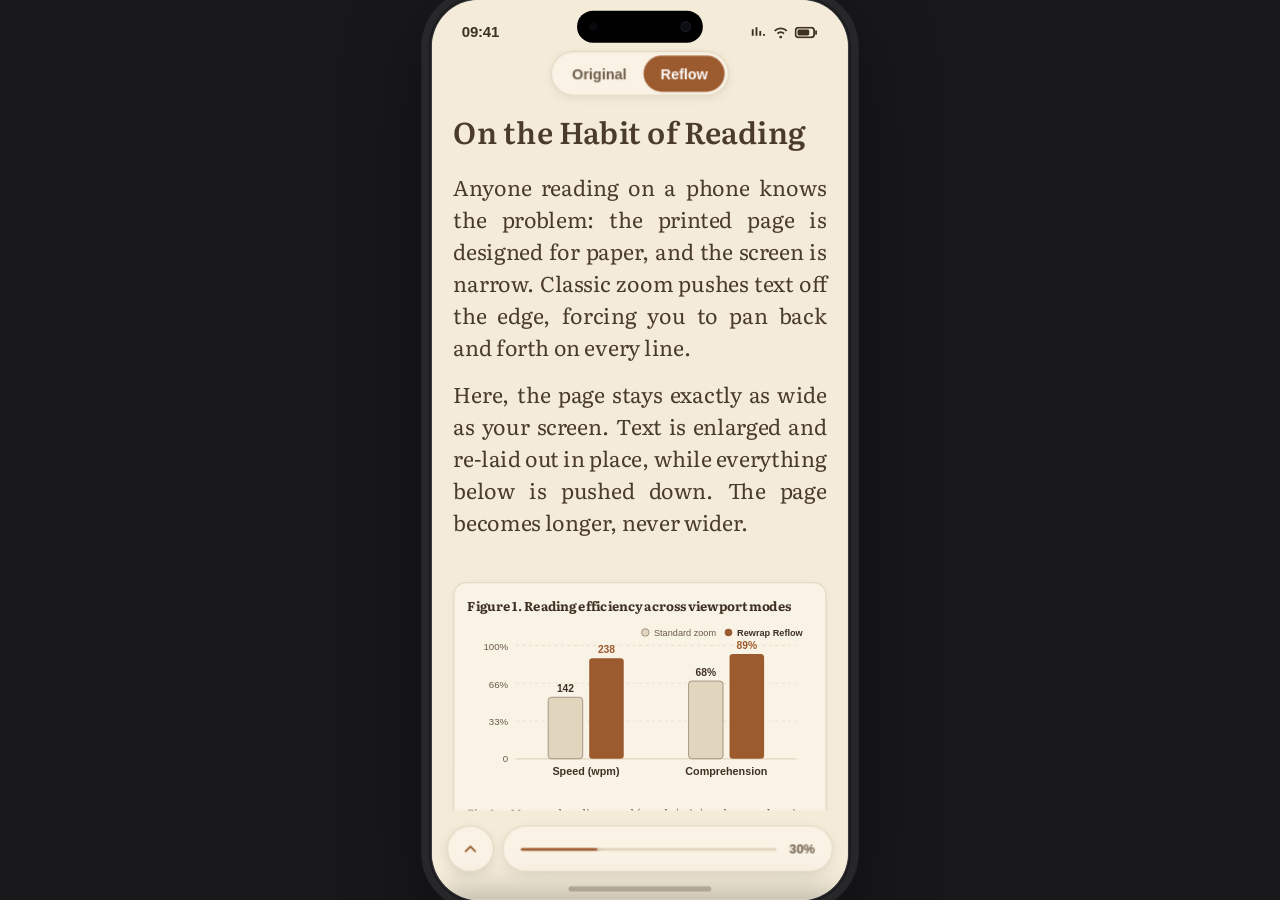
==== demo/index.html @ 90823c43 "Macheta interactiva in 9 limbi cu diagrama si derulare; redesign Hero cu banner centrat; rezolvare b" ====
<!doctype html>
<html lang="en">
<head>
  <meta charset="utf-8">
  <meta name="viewport" content="width=device-width, initial-scale=1, viewport-fit=cover">
  <title>Rewrap — Interactive Live Demo</title>
  <link rel="preconnect" href="https://fonts.googleapis.com">
  <link rel="preconnect" href="https://fonts.gstatic.com" crossorigin>
  <link href="https://fonts.googleapis.com/css2?family=Literata:ital,opsz,wght@0,7..72,400;0,7..72,500;0,7..72,600;1,7..72,400&display=swap" rel="stylesheet">
  <style>
    :root {
      --stage-bg: #18181b;
      --font-serif: "Literata", "Iowan Old Style", Georgia, serif;
      --font-sans: -apple-system, BlinkMacSystemFont, "SF Pro Text", "Segoe UI", Roboto, Helvetica, Arial, sans-serif;
      --font-mono: ui-monospace, SFMono-Regular, Menlo, monospace;
      color-scheme: light dark;
      box-sizing: border-box;
    }
    *, *::before, *::after { box-sizing: inherit; }

    html, body {
      margin: 0;
      padding: 0;
      width: 100%;
      height: 100%;
      background: var(--stage-bg);
      font-family: var(--font-sans);
      overflow: hidden;
      display: flex;
      align-items: center;
      justify-content: center;
      -webkit-font-smoothing: antialiased;
      user-select: none;
      -webkit-user-select: none;
    }

    button {
      font: inherit;
      color: inherit;
      background: transparent;
      border: 0;
      padding: 0;
      cursor: pointer;
      display: inline-flex;
      align-items: center;
      justify-content: center;
      touch-action: manipulation;
    }
    button:focus-visible {
      outline: 2px solid var(--accent);
      outline-offset: 2px;
    }

    /* Container de scalare proportionala */
    #device-viewport {
      position: absolute;
      width: 390px;
      height: 844px;
      transform-origin: 0 0;
      left: 0;
      top: 0;
    }

    /* Corpul telefonului */
    .phone {
      position: relative;
      width: 390px;
      height: 844px;
      border-radius: 44px;
      overflow: hidden;
      background: var(--page);
      color: var(--fg);
      box-shadow:
        0 0 0 1px rgba(255, 255, 255, 0.15),
        0 0 0 3px #1c1c1f,
        0 0 0 10px #27272a,
        0 0 0 11px #18181b,
        0 28px 75px rgba(0, 0, 0, 0.55);
      transition: background 0.25s ease, color 0.25s ease;
    }

    /* Dynamic Island */
    .dynamic-island {
      position: absolute;
      top: 10px;
      left: 50%;
      transform: translateX(-50%);
      width: 118px;
      height: 30px;
      background: #000;
      border-radius: 20px;
      z-index: 900;
      pointer-events: none;
      display: flex;
      align-items: center;
      justify-content: space-between;
      padding: 0 11px;
    }
    .dynamic-island .camera {
      width: 10px;
      height: 10px;
      border-radius: 50%;
      background: #0d0d16;
      border: 1px solid #1a1a24;
    }
    .dynamic-island .sensor {
      width: 8px;
      height: 8px;
      border-radius: 50%;
      background: #08080d;
    }

    /* Bara de stare iOS */
    .status-bar {
      position: absolute;
      top: 0;
      left: 0;
      right: 0;
      height: 48px;
      display: flex;
      align-items: center;
      justify-content: space-between;
      padding: 12px 28px 0 28px;
      font-size: 14px;
      font-weight: 600;
      letter-spacing: -0.2px;
      z-index: 850;
      pointer-events: none;
      color: var(--fg);
    }
    .status-bar .icons {
      display: flex;
      align-items: center;
      gap: 6px;
    }

    /* Home indicator iOS */
    .home-indicator {
      position: absolute;
      bottom: 8px;
      left: 50%;
      transform: translateX(-50%);
      width: 134px;
      height: 5px;
      border-radius: 3px;
      background: var(--fg);
      opacity: 0.28;
      z-index: 850;
      pointer-events: none;
    }

    /* Ecrane */
    .screen {
      position: absolute;
      inset: 0;
      display: none;
      flex-direction: column;
      overflow: hidden;
    }
    .screen.active {
      display: flex;
    }

    /* =========================================================
       1. BIBLIOTECA
       ========================================================= */
    #screen-library {
      padding: 54px 20px 24px 20px;
      background: var(--sheet);
    }
    .lib-header {
      display: flex;
      align-items: center;
      justify-content: space-between;
      margin-bottom: 14px;
    }
    .lib-header h1 {
      margin: 0;
      font-family: var(--font-serif);
      font-size: 32px;
      font-weight: 600;
      letter-spacing: -0.5px;
    }
    .lib-actions {
      display: flex;
      gap: 4px;
    }
    .icon-btn {
      width: 44px;
      height: 44px;
      border-radius: 12px;
      color: var(--fg);
      transition: background 0.15s;
    }
    .icon-btn:hover { background: var(--line); }

    .lib-search {
      display: flex;
      align-items: center;
      gap: 8px;
      height: 44px;
      border-radius: 12px;
      background: var(--page);
      border: 1px solid var(--line);
      padding: 0 12px;
      color: var(--sub);
      font-size: 14.5px;
      margin-bottom: 16px;
    }
    .lib-search .chip {
      margin-left: auto;
      font-size: 12.5px;
      padding: 4px 10px;
      border-radius: 999px;
      background: var(--line);
      color: var(--fg);
      font-weight: 500;
    }

    .resume-card {
      display: flex;
      gap: 16px;
      padding: 16px;
      border-radius: 18px;
      background: var(--page);
      border: 1px solid var(--line);
      margin-bottom: 20px;
      box-shadow: 0 4px 14px rgba(0,0,0,0.06);
    }
    .resume-thumb {
      width: 82px;
      height: 122px;
      border-radius: 6px;
      background: #5D7A8C;
      flex-shrink: 0;
      display: flex;
      align-items: flex-end;
      padding: 8px;
      color: #fff;
      font-family: var(--font-serif);
      font-size: 11px;
      line-height: 1.2;
      box-shadow: 0 4px 12px rgba(0,0,0,0.18);
    }
    .resume-meta {
      display: flex;
      flex-direction: column;
      gap: 5px;
      min-width: 0;
    }
    .resume-eyebrow {
      font-size: 11px;
      font-weight: 600;
      letter-spacing: 0.6px;
      text-transform: uppercase;
      color: var(--accent);
    }
    .resume-title {
      font-family: var(--font-serif);
      font-size: 16.5px;
      font-weight: 600;
      line-height: 1.25;
      color: var(--fg);
    }
    .resume-sub {
      font-size: 13px;
      color: var(--sub);
    }
    .resume-btn {
      align-self: flex-start;
      margin-top: 6px;
      height: 38px;
      padding: 0 18px;
      border-radius: 999px;
      background: var(--accent);
      color: var(--accent-fg);
      font-weight: 600;
      font-size: 13.5px;
      box-shadow: 0 3px 10px rgba(0,0,0,0.12);
    }

    .books-section-title {
      display: flex;
      align-items: baseline;
      justify-content: space-between;
      font-size: 14px;
      font-weight: 600;
      color: var(--fg);
      margin-bottom: 12px;
    }
    .books-grid {
      display: grid;
      grid-template-columns: repeat(3, 1fr);
      gap: 14px;
      overflow-y: auto;
      padding-bottom: 60px;
    }
    .book-item {
      display: flex;
      flex-direction: column;
      gap: 6px;
      text-align: left;
    }
    .book-cover {
      aspect-ratio: 2 / 3;
      width: 100%;
      border-radius: 6px;
      box-shadow: 0 3px 8px rgba(0,0,0,0.16);
      display: flex;
      align-items: flex-end;
      padding: 6px;
      color: #fff;
      font-family: var(--font-serif);
      font-size: 9.5px;
      line-height: 1.15;
      position: relative;
      overflow: hidden;
      transition: transform 0.15s ease;
    }
    .book-item:active .book-cover { transform: scale(0.97); }
    .book-title {
      font-family: var(--font-serif);
      font-size: 12px;
      line-height: 1.25;
      color: var(--fg);
      display: -webkit-box;
      -webkit-line-clamp: 2;
      -webkit-box-orient: vertical;
      overflow: hidden;
    }
    .book-meta {
      font-size: 11px;
      color: var(--sub);
    }
    .fab-add {
      position: absolute;
      right: 20px;
      bottom: 28px;
      height: 50px;
      padding: 0 20px;
      border-radius: 999px;
      background: var(--fg);
      color: var(--sheet);
      font-weight: 600;
      font-size: 14.5px;
      gap: 8px;
      box-shadow: 0 8px 22px rgba(0,0,0,0.24);
      z-index: 10;
    }

    /* =========================================================
       2. CITITORUL (READER) — Facelift v4
       ========================================================= */
    #screen-reader {
      background: var(--page);
      color: var(--ink);
    }

    /* Bara de sus cu instrumentele deschise: ‹ Library  ≡ Book */
    .reader-top-bar {
      position: absolute;
      top: 48px;
      left: 14px;
      right: 14px;
      height: 38px;
      display: none;
      align-items: center;
      justify-content: space-between;
      z-index: 100;
      animation: fadeIn 0.18s ease;
    }
    .reader-top-bar.active { display: flex; }

    .nav-pill-btn {
      height: 34px;
      padding: 0 13px;
      border-radius: 999px;
      border: 1px solid var(--line);
      background: var(--chrome);
      backdrop-filter: blur(20px);
      -webkit-backdrop-filter: blur(20px);
      font-size: 13px;
      font-weight: 500;
      color: var(--sub);
      gap: 6px;
      box-shadow: 0 2px 8px rgba(0,0,0,0.06);
    }
    .nav-pill-btn:hover { color: var(--fg); }

    /* Comutatorul central Original | Reflow */
    .mode-switch-wrap {
      position: absolute;
      top: 48px;
      left: 50%;
      transform: translateX(-50%);
      display: flex;
      padding: 3px;
      border-radius: 999px;
      background: var(--chrome);
      backdrop-filter: blur(20px);
      -webkit-backdrop-filter: blur(20px);
      border: 1px solid var(--line);
      box-shadow: 0 2px 10px rgba(0,0,0,0.08);
      z-index: 110;
      transition: top 0.22s cubic-bezier(0.16, 1, 0.3, 1);
    }
    .mode-switch-wrap.tools-open {
      top: 92px; /* Coboara sub bara de sus cand uneltele sunt deschise */
    }
    .mode-btn {
      height: 34px;
      padding: 0 16px;
      border-radius: 999px;
      font-size: 13.5px;
      font-weight: 600;
      color: var(--sub);
      transition: background 0.15s, color 0.15s;
    }
    .mode-btn.active {
      background: var(--accent);
      color: var(--accent-fg);
    }

    /* Pagina de lectura — cu scroll complet pana la capat! */
    .reader-page-viewport {
      position: absolute;
      left: 0;
      right: 0;
      top: 98px;
      bottom: 84px;
      overflow-y: auto;
      -webkit-overflow-scrolling: touch;
      padding: 8px 20px 96px; /* 96px spatiu generos pentru a derula pana la capatul textului! */
      scrollbar-width: thin;
      scrollbar-color: var(--line) transparent;
      transition: top 0.22s cubic-bezier(0.16, 1, 0.3, 1);
    }
    .reader-page-viewport.tools-open {
      top: 140px;
    }
    .reader-page-viewport::-webkit-scrollbar { width: 4px; }
    .reader-page-viewport::-webkit-scrollbar-thumb { background: var(--line); border-radius: 4px; }

    /* Text Reflow */
    .view-reflow {
      display: flex;
      flex-direction: column;
      gap: 16px;
    }
    .view-reflow h2 {
      margin: 0 0 4px;
      font-family: var(--font-serif);
      font-weight: 600;
      line-height: 1.22;
      color: var(--ink);
    }
    .view-reflow p {
      margin: 0;
      color: var(--ink);
      text-align: justify;
    }

    /* Diagrama intercalata */
    .doc-figure-card {
      margin: 12px 0 6px 0;
      padding: 12px;
      border-radius: 12px;
      background: var(--sheet);
      border: 1px solid var(--line);
      box-shadow: 0 2px 8px rgba(0,0,0,0.04);
      display: flex;
      flex-direction: column;
      gap: 8px;
    }
    .doc-figure-card .fig-title {
      font-size: 12px;
      font-weight: 700;
      color: var(--fg);
      letter-spacing: -0.1px;
    }
    .doc-figure-card svg {
      width: 100%;
      height: auto;
      display: block;
    }
    .doc-figure-card .fig-caption {
      font-size: 11px;
      line-height: 1.4;
      color: var(--sub);
      font-style: italic;
    }

    /* Sfarsit de pagina indicator */
    .page-end-mark {
      text-align: center;
      margin: 20px 0 10px;
      color: var(--sub);
      font-size: 12px;
      letter-spacing: 2px;
      opacity: 0.7;
    }

    /* Modul Original (2 coloane, fidel tiparului) */
    .view-original {
      display: none;
      flex-direction: column;
      gap: 10px;
      font-family: var(--font-serif);
    }
    .view-original .orig-header {
      font-size: 13px;
      font-weight: 600;
      text-align: center;
      margin-bottom: 6px;
      border-bottom: 1px solid var(--line);
      padding-bottom: 6px;
    }
    .view-original .orig-cols {
      column-count: 2;
      column-gap: 16px;
      font-size: 8.5px;
      line-height: 1.42;
      text-align: justify;
    }
    .view-original p {
      margin: 0 0 6px 0;
      text-indent: 8px;
    }

    /* Rigla de citire */
    .reading-ruler-overlay {
      position: absolute;
      inset: 0;
      pointer-events: none;
      display: none;
      z-index: 50;
    }
    .reading-ruler-overlay.active { display: block; }
    .ruler-dim-top {
      position: absolute;
      left: 0; right: 0; top: 0;
      height: 140px;
      background: rgba(0,0,0,0.45);
      backdrop-filter: blur(1.5px);
    }
    .ruler-dim-bottom {
      position: absolute;
      left: 0; right: 0; bottom: 0; top: 250px;
      background: rgba(0,0,0,0.45);
      backdrop-filter: blur(1.5px);
    }

    /* =========================================================
       BARA DE JOS (CHROME JOS) — FACELIFT v4
       ========================================================= */
    .reader-bottom-chrome {
      position: absolute;
      left: 14px;
      right: 14px;
      bottom: 22px;
      display: flex;
      align-items: center;
      gap: 8px;
      z-index: 120;
      height: 52px;
    }

    /* Butonul rotund ▲ / ▼ */
    .btn-toggle-arrow {
      width: 44px;
      height: 44px;
      border-radius: 50%;
      background: var(--chrome);
      backdrop-filter: blur(20px);
      -webkit-backdrop-filter: blur(20px);
      border: 1px solid var(--line);
      box-shadow: 0 3px 12px rgba(0,0,0,0.1);
      color: var(--accent);
      flex-shrink: 0;
      transition: background 0.15s;
    }
    .btn-toggle-arrow svg {
      transition: transform 0.25s cubic-bezier(0.16, 1, 0.3, 1);
    }
    .btn-toggle-arrow.open svg {
      transform: rotate(180deg);
    }

    /* 1. Starea DE REPAUS: Linia de progres subțire + procent */
    .progress-track-row {
      flex: 1;
      height: 44px;
      border-radius: 999px;
      background: var(--chrome);
      backdrop-filter: blur(20px);
      -webkit-backdrop-filter: blur(20px);
      border: 1px solid var(--line);
      box-shadow: 0 3px 12px rgba(0,0,0,0.08);
      display: flex;
      align-items: center;
      padding: 0 16px;
      gap: 12px;
      cursor: pointer;
      position: relative;
    }
    .progress-line-track {
      flex: 1;
      height: 3px;
      border-radius: 3px;
      background: var(--line);
      overflow: hidden;
      position: relative;
    }
    .progress-line-fill {
      width: 30%;
      height: 100%;
      border-radius: 3px;
      background: var(--accent);
      box-shadow: 0 0 6px var(--accent);
    }
    .progress-label-pct {
      font-size: 12px;
      color: var(--sub);
      font-variant-numeric: tabular-nums;
      font-weight: 600;
    }
    /* Info bucla: Titlu · Pagina (apare PE LOC la tap pe bara) */
    .progress-info-bubble {
      position: absolute;
      inset: 0;
      display: none;
      align-items: center;
      justify-content: center;
      gap: 6px;
      font-size: 13px;
      color: var(--fg);
      background: var(--chrome);
      border-radius: 999px;
      padding: 0 14px;
    }
    .progress-info-bubble.active { display: flex; }
    .progress-info-bubble .b-title {
      font-family: var(--font-serif);
      font-weight: 700;
      white-space: nowrap;
      overflow: hidden;
      text-overflow: ellipsis;
    }
    .progress-info-bubble .b-pos {
      color: var(--sub);
      font-variant-numeric: tabular-nums;
      white-space: nowrap;
    }

    /* 2. Starea CU INSTRUMENTE: Pill cu 7 unelte + Buton Aa */
    .tools-pill-group {
      flex: 1;
      display: none;
      align-items: center;
      gap: 8px;
    }
    .tools-pill-group.active { display: flex; }

    .actions-pill {
      flex: 1;
      height: 44px;
      border-radius: 999px;
      background: var(--chrome);
      backdrop-filter: blur(24px);
      -webkit-backdrop-filter: blur(24px);
      border: 1px solid var(--line);
      box-shadow: 0 4px 16px rgba(0,0,0,0.12);
      display: flex;
      align-items: center;
      justify-content: space-around;
      padding: 0 4px;
    }
    .tool-btn {
      width: 36px;
      height: 38px;
      border-radius: 8px;
      color: var(--accent);
      transition: background 0.15s;
    }
    .tool-btn:hover { background: var(--line); }

    .btn-aa {
      height: 44px;
      min-width: 54px;
      padding: 0 14px;
      border-radius: 999px;
      background: var(--accent);
      color: var(--accent-fg);
      font-family: var(--font-serif);
      font-weight: 600;
      font-size: 18px;
      flex-shrink: 0;
      box-shadow: 0 4px 14px rgba(0,0,0,0.14);
      transition: transform 0.15s ease;
    }
    .btn-aa:active { transform: scale(0.96); }

    /* =========================================================
       3. SERTARUL „Aa” REAL (FACELIFT v4)
       316px lățime, plutitor deasupra butonului Aa
       ========================================================= */
    .aa-drawer-card {
      position: absolute;
      right: 14px;
      bottom: 76px;
      width: 316px;
      border-radius: 20px;
      background: var(--menu);
      backdrop-filter: blur(32px) saturate(180%);
      -webkit-backdrop-filter: blur(32px) saturate(180%);
      border: 0.5px solid var(--line);
      box-shadow: 0 14px 44px rgba(0,0,0,0.28);
      color: var(--fg);
      z-index: 650;
      display: none;
      flex-direction: column;
      overflow: hidden;
      animation: drawerRise 0.2s cubic-bezier(0.16, 1, 0.3, 1);
    }
    .aa-drawer-card.active { display: flex; }
    @keyframes drawerRise {
      from { opacity: 0; transform: translateY(12px) scale(0.96); }
      to { opacity: 1; transform: translateY(0) scale(1); }
    }

    /* Filele din UISegmentedControl */
    .segmented-tabs-bar {
      display: flex;
      padding: 3px;
      margin: 10px 10px 6px 10px;
      border-radius: 10px;
      background: var(--line);
      gap: 2px;
    }
    .seg-tab-btn {
      flex: 1;
      height: 30px;
      border-radius: 8px;
      font-size: 12px;
      font-weight: 500;
      color: var(--sub);
      transition: background 0.15s, color 0.15s;
    }
    .seg-tab-btn.active {
      background: var(--page);
      color: var(--fg);
      font-weight: 600;
      box-shadow: 0 1px 3px rgba(0,0,0,0.1);
    }

    .drawer-content-body {
      padding: 6px 12px 14px 12px;
      display: flex;
      flex-direction: column;
      gap: 4px;
      max-height: 480px;
      overflow-y: auto;
    }

    .drawer-stepper-row {
      display: flex;
      align-items: center;
      justify-content: space-between;
      min-height: 42px;
    }
    .drawer-stepper-row .s-title {
      font-size: 14px;
      color: var(--fg);
    }
    .stepper-controls {
      display: flex;
      align-items: center;
      gap: 2px;
      background: var(--line);
      border-radius: 999px;
      padding: 2px;
    }
    .stepper-btn {
      width: 32px;
      height: 30px;
      border-radius: 50%;
      background: var(--page);
      color: var(--fg);
      font-size: 15px;
      font-weight: 600;
      box-shadow: 0 1px 2px rgba(0,0,0,0.06);
    }
    .stepper-val-label {
      min-width: 52px;
      text-align: center;
      font-size: 13px;
      font-weight: 600;
      font-variant-numeric: tabular-nums;
    }

    .drawer-switch-row {
      display: flex;
      align-items: center;
      justify-content: space-between;
      min-height: 42px;
    }
    .drawer-switch-row .sw-label-group {
      display: flex;
      flex-direction: column;
      gap: 1px;
    }
    .drawer-switch-row .sw-title { font-size: 14px; color: var(--fg); }
    .drawer-switch-row .sw-sub { font-size: 11.5px; color: var(--sub); }

    .drawer-sep {
      height: 0.5px;
      background: var(--line);
      margin: 6px 0;
    }

    .turn-pages-seg {
      display: flex;
      padding: 2px;
      border-radius: 8px;
      background: var(--line);
      gap: 2px;
    }
    .turn-pages-btn {
      padding: 4px 12px;
      border-radius: 6px;
      font-size: 14px;
      color: var(--sub);
    }
    .turn-pages-btn.active {
      background: var(--page);
      color: var(--fg);
      font-weight: 600;
      box-shadow: 0 1px 2px rgba(0,0,0,0.08);
    }

    /* 4 buline curate de temă */
    .theme-dots-row {
      display: flex;
      justify-content: space-around;
      align-items: center;
      padding: 8px 10px 4px 10px;
    }
    .theme-dot-btn {
      width: 40px;
      height: 40px;
      border-radius: 50%;
      border: 1px solid var(--line);
      transition: transform 0.15s ease, box-shadow 0.15s ease;
      cursor: pointer;
    }
    .theme-dot-btn:active { transform: scale(0.92); }
    .theme-dot-btn.active {
      box-shadow: 0 0 0 3px var(--accent) !important;
    }

    .ios-switch {
      width: 46px;
      height: 28px;
      border-radius: 999px;
      background: var(--off);
      position: relative;
      cursor: pointer;
      flex-shrink: 0;
      transition: background 0.2s ease;
    }
    .ios-switch.on { background: var(--accent); }
    .ios-switch .knob {
      position: absolute;
      top: 2px;
      left: 2px;
      width: 24px;
      height: 24px;
      border-radius: 50%;
      background: #fff;
      box-shadow: 0 2px 4px rgba(0,0,0,0.22);
      transition: transform 0.2s cubic-bezier(0.16, 1, 0.3, 1);
    }
    .ios-switch.on .knob { transform: translateX(18px); }

    .drawer-action-btn {
      display: flex;
      align-items: center;
      justify-content: space-between;
      height: 40px;
      padding: 0 12px;
      border-radius: 10px;
      background: var(--page);
      border: 1px solid var(--line);
      font-size: 13.5px;
      color: var(--fg);
      margin-top: 4px;
    }
    .drawer-action-btn:hover { background: var(--sheet); }
    .drawer-reset-btn {
      height: 38px;
      color: var(--accent);
      font-size: 13.5px;
      font-weight: 600;
      margin-top: 6px;
      justify-content: center;
    }

    .drawer-group-header {
      font-size: 11px;
      font-weight: 700;
      color: var(--sub);
      text-transform: uppercase;
      letter-spacing: 0.5px;
      margin: 8px 0 2px 0;
    }

    .drawer-tab-view { display: none; flex-direction: column; gap: 4px; }
    .drawer-tab-view.active { display: flex; }

    /* =========================================================
       4. MENIUL CARTEA (iOS DROPDOWN)
       ========================================================= */
    .book-menu {
      position: absolute;
      top: 86px;
      right: 14px;
      width: 254px;
      border-radius: 16px;
      background: var(--menu);
      backdrop-filter: blur(28px) saturate(180%);
      -webkit-backdrop-filter: blur(28px) saturate(180%);
      border: 0.5px solid var(--line);
      box-shadow: 0 14px 40px rgba(0,0,0,0.22);
      color: var(--fg);
      z-index: 700;
      overflow: hidden;
      display: none;
      transform-origin: top right;
      animation: menuIn 0.18s cubic-bezier(0.16, 1, 0.3, 1);
    }
    .book-menu.active { display: block; }
    @keyframes menuIn {
      from { opacity: 0; transform: scale(0.92); }
      to { opacity: 1; transform: scale(1); }
    }
    .menu-item {
      width: 100%;
      display: flex;
      align-items: center;
      gap: 10px;
      min-height: 42px;
      padding: 0 16px;
      border-top: 0.5px solid var(--line);
      font-size: 15px;
      color: var(--fg);
      text-align: left;
    }
    .menu-item:first-child { border-top: 0; }
    .menu-item:hover { background: var(--line); }
    .menu-item .label { flex: 1; }
    .menu-item .count { font-size: 13.5px; color: var(--sub); font-variant-numeric: tabular-nums; }
    .menu-gap { height: 7px; background: var(--menu-gap); }

    /* =========================================================
       5. SETĂRILE APLICAȚIEI
       ========================================================= */
    #screen-app {
      padding: 54px 20px 24px 20px;
      background: var(--sheet);
      gap: 12px;
    }
    .app-cards-list {
      display: flex;
      flex-direction: column;
      gap: 10px;
      overflow-y: auto;
      padding-bottom: 40px;
    }
    .app-card-btn {
      display: flex;
      align-items: center;
      gap: 12px;
      min-height: 58px;
      padding: 10px 14px;
      border-radius: 14px;
      background: var(--page);
      border: 1px solid var(--line);
      text-align: left;
      color: var(--fg);
    }
    .app-card-btn:hover { background: var(--sheet); }
    .app-card-btn.premium-highlight { border-color: var(--accent); }
    .app-card-btn .card-meta { display: flex; flex-direction: column; gap: 2px; flex-grow: 1; }
    .app-card-btn .card-title { font-weight: 600; font-size: 14.5px; }
    .app-card-btn .card-sub { font-size: 12.5px; color: var(--sub); }
    .app-card-btn.premium-highlight .card-sub { color: var(--accent); font-weight: 500; }

    .dismiss-scrim {
      position: absolute;
      inset: 0;
      z-index: 600;
      display: none;
    }
    .dismiss-scrim.active { display: block; }

    /* Modal Premium */
    .premium-sheet {
      position: absolute;
      left: 0;
      right: 0;
      bottom: 0;
      top: 50px;
      border-radius: 26px 26px 0 0;
      background: var(--sheet);
      color: var(--fg);
      padding: 18px 22px 34px 22px;
      display: flex;
      flex-direction: column;
      gap: 12px;
      box-shadow: 0 -8px 30px rgba(0,0,0,0.24);
      z-index: 750;
      transform: translateY(100%);
      transition: transform 0.25s cubic-bezier(0.16, 1, 0.3, 1);
    }
    .premium-sheet.active { transform: translateY(0); }
    .premium-sheet h2 {
      margin: 0;
      font-family: var(--font-serif);
      font-size: 26px;
      font-weight: 600;
    }
    .premium-reason-pill { font-size: 13px; color: var(--accent); font-weight: 600; }
    .feature-list { font-size: 14px; line-height: 1.6; color: var(--fg); margin: 4px 0; }

    /* Modal Selector Limbă (9 limbi) */
    .lang-sheet {
      position: absolute;
      left: 0;
      right: 0;
      bottom: 0;
      top: 80px;
      border-radius: 26px 26px 0 0;
      background: var(--sheet);
      color: var(--fg);
      padding: 16px 20px 34px 20px;
      display: flex;
      flex-direction: column;
      gap: 12px;
      box-shadow: 0 -8px 30px rgba(0,0,0,0.32);
      z-index: 760;
      transform: translateY(105%);
      transition: transform 0.28s cubic-bezier(0.16, 1, 0.3, 1);
    }
    .lang-sheet.active { transform: translateY(0); }
    .lang-sheet-header {
      display: flex;
      align-items: center;
      justify-content: space-between;
      border-bottom: 1px solid var(--line);
      padding-bottom: 10px;
    }
    .lang-sheet-title {
      font-size: 17px;
      font-weight: 700;
      color: var(--fg);
    }
    .lang-options-list {
      display: flex;
      flex-direction: column;
      gap: 4px;
      overflow-y: auto;
      flex: 1;
      padding-right: 2px;
    }
    .lang-option-btn {
      display: flex;
      align-items: center;
      justify-content: space-between;
      padding: 12px 14px;
      border-radius: 12px;
      border: 1px solid transparent;
      color: var(--fg);
      font-size: 15px;
      font-weight: 500;
      text-align: left;
      transition: background 0.15s, border-color 0.15s;
      width: 100%;
    }
    .lang-option-btn:hover { background: var(--page); }
    .lang-option-btn.active {
      background: var(--page);
      border-color: var(--line);
      color: var(--accent);
      font-weight: 700;
    }
    .lang-option-btn .opt-left {
      display: flex;
      align-items: center;
      gap: 12px;
    }
    .lang-option-btn .opt-flag { font-size: 20px; line-height: 1; }
    .lang-option-btn .opt-check {
      font-size: 16px;
      color: var(--accent);
      opacity: 0;
      font-weight: 700;
    }
    .lang-option-btn.active .opt-check { opacity: 1; }

    /* Toast */
    .toast-pill {
      position: absolute;
      left: 20px;
      right: 20px;
      top: 108px;
      padding: 12px 16px;
      border-radius: 14px;
      background: var(--fg);
      color: var(--sheet);
      font-size: 13.5px;
      text-align: center;
      box-shadow: 0 8px 24px rgba(0,0,0,0.25);
      z-index: 950;
      opacity: 0;
      transform: translateY(-8px);
      transition: opacity 0.2s, transform 0.2s;
      pointer-events: none;
    }
    .toast-pill.visible { opacity: 1; transform: translateY(0); }

    /* Palete de culori */
    .theme-alb {
      --page: #FFFFFF;
      --ink: #1F1F1F;
      --sheet: #F4F4F6;
      --fg: #1C1C1E;
      --sub: #636366;
      --line: #E2E2E6;
      --chrome: rgba(244,244,246,0.94);
      --accent: #9C5B2E;
      --accent-fg: #FFFFFF;
      --off: #C9C9CF;
      --menu: rgba(250,250,252,0.92);
      --menu-gap: rgba(0,0,0,0.06);
    }
    .theme-sepia {
      --page: #F4ECD8;
      --ink: #4A3B2C;
      --sheet: #F9F3E6;
      --fg: #3E3124;
      --sub: #6B5A47;
      --line: #E2D5BE;
      --chrome: rgba(249,243,230,0.94);
      --accent: #9C5B2E;
      --accent-fg: #FFFFFF;
      --off: #CDBFA6;
      --menu: rgba(251,246,236,0.94);
      --menu-gap: rgba(90,60,30,0.08);
    }
    .theme-noapte {
      --page: #121212;
      --ink: #E4E4E4;
      --sheet: #1E2126;
      --fg: #ECE8E1;
      --sub: #ADA79D;
      --line: #353A41;
      --chrome: rgba(30,33,38,0.94);
      --accent: #D98B6F;
      --accent-fg: #1A1410;
      --off: #4A4F57;
      --menu: rgba(38,41,47,0.94);
      --menu-gap: rgba(0,0,0,0.28);
    }
    .theme-amoled {
      --page: #000000;
      --ink: #D8D8D8;
      --sheet: #121212;
      --fg: #ECECEC;
      --sub: #A8A8A8;
      --line: #282828;
      --chrome: rgba(18,18,18,0.94);
      --accent: #D98B6F;
      --accent-fg: #1A1410;
      --off: #444444;
      --menu: rgba(26,26,28,0.95);
      --menu-gap: rgba(0,0,0,0.45);
    }
  </style>
</head>
<body class="theme-sepia">

  <div id="device-viewport">
    <div class="phone theme-sepia" id="phone-container">

      <!-- Dynamic Island -->
      <div class="dynamic-island">
        <div class="sensor"></div>
        <div class="camera"></div>
      </div>

      <!-- Bara de stare iOS -->
      <div class="status-bar">
        <span>09:41</span>
        <div class="icons">
          <!-- Semnal -->
          <svg width="15" height="11" viewBox="0 0 17 11" fill="currentColor"><path d="M1 9h2V2H1v7zm4 0h2V0H5v9zm4 0h2V4H9v5zm4 0h2V7h-2v2z"/></svg>
          <!-- Wi-Fi -->
          <svg width="14" height="11" viewBox="0 0 16 12" fill="currentColor"><path d="M8 9.5a1.5 1.5 0 1 1 0 3 1.5 1.5 0 0 1 0-3zm-4.2-3a5.9 5.9 0 0 1 8.4 0l-1.4 1.4a3.9 3.9 0 0 0-5.6 0L3.8 6.5zm-3-3a10.1 10.1 0 0 1 14.4 0l-1.4 1.4a8.1 8.1 0 0 0-11.6 0L.8 3.5z"/></svg>
          <!-- Baterie -->
          <svg width="22" height="11" viewBox="0 0 24 12" fill="currentColor"><rect x="1" y="1" width="19" height="10" rx="3" fill="none" stroke="currentColor" stroke-width="1.8"/><path d="M22 4.5v3" stroke="currentColor" stroke-width="1.8" stroke-linecap="round"/><rect x="3" y="3" width="12" height="6" rx="1.5"/></svg>
        </div>
      </div>

      <!-- =========================================================
           1. ECRAN BIBLIOTECA
           ========================================================= -->
      <section class="screen" id="screen-library">
        <div class="lib-header">
          <h1 id="txt-lib-title">Library</h1>
          <div class="lib-actions">
            <button class="icon-btn" id="btn-lib-toggle-view" aria-label="Toggle view">
              <svg width="22" height="22" viewBox="0 0 24 24" fill="none" stroke="currentColor" stroke-width="1.8" stroke-linecap="round"><path d="M8 6h13M8 12h13M8 18h13M3.5 6h.01M3.5 12h.01M3.5 18h.01"/></svg>
            </button>
            <button class="icon-btn" id="btn-open-app-settings" aria-label="Settings">
              <svg width="22" height="22" viewBox="0 0 24 24" fill="none" stroke="currentColor" stroke-width="1.8" stroke-linecap="round"><circle cx="12" cy="12" r="3"/><path d="M19.4 15a1.65 1.65 0 0 0 .33 1.82l.06.06a2 2 0 1 1-2.83 2.83l-.06-.06a1.65 1.65 0 0 0-1.82-.33 1.65 1.65 0 0 0-1 1.51V21a2 2 0 1 1-4 0v-.09A1.65 1.65 0 0 0 9 19.4a1.65 1.65 0 0 0-1.82.33l-.06.06a2 2 0 1 1-2.83-2.83l.06-.06A1.65 1.65 0 0 0 4.68 15a1.65 1.65 0 0 0-1.51-1H3a2 2 0 1 1 0-4h.09A1.65 1.65 0 0 0 4.6 9a1.65 1.65 0 0 0-.33-1.82l-.06-.06a2 2 0 1 1 2.83-2.83l.06.06A1.65 1.65 0 0 0 9 4.68a1.65 1.65 0 0 0 1-1.51V3a2 2 0 1 1 4 0v.09a1.65 1.65 0 0 0 1 1.51 1.65 1.65 0 0 0 1.82-.33l.06-.06a2 2 0 1 1 2.83 2.83l-.06.06A1.65 1.65 0 0 0 19.4 9a1.65 1.65 0 0 0 1.51 1H21a2 2 0 1 1 0 4h-.09a1.65 1.65 0 0 0-1.51 1z"/></svg>
            </button>
          </div>
        </div>

        <div class="lib-search">
          <svg width="18" height="18" viewBox="0 0 24 24" fill="none" stroke="currentColor" stroke-width="2" stroke-linecap="round"><circle cx="11" cy="11" r="7"/><path d="m20 20-3.5-3.5"/></svg>
          <span id="txt-lib-search">Search library…</span>
          <span class="chip" id="txt-lib-recent">Recent</span>
        </div>

        <!-- Continuă lectura -->
        <div class="resume-card">
          <div class="resume-thumb" id="resume-thumb-title">On the Habit of Reading</div>
          <div class="resume-meta">
            <span class="resume-eyebrow" id="txt-continue-eyebrow">Continue reading</span>
            <span class="resume-title" id="resume-card-title">On the Habit of Reading</span>
            <span class="resume-sub" id="txt-continue-pos">Page 3 of 10 · 30%</span>
            <button class="resume-btn" id="btn-resume-read">Continue</button>
          </div>
        </div>

        <div class="books-section-title">
          <span id="txt-all-books">All books · 6</span>
        </div>

        <div class="books-grid" id="books-grid-container"></div>

        <button class="fab-add" id="btn-fab-add">
          <svg width="18" height="18" viewBox="0 0 24 24" fill="none" stroke="currentColor" stroke-width="2.4" stroke-linecap="round"><path d="M12 5v14M5 12h14"/></svg>
          <span id="txt-btn-add">Add</span>
        </button>
      </section>

      <!-- =========================================================
           2. ECRAN CITITOR (READER)
           ========================================================= -->
      <section class="screen active" id="screen-reader">
        <!-- Bara de sus: apare DOAR cu instrumentele deschise -->
        <div class="reader-top-bar" id="reader-top-bar">
          <button class="nav-pill-btn" id="btn-back-library">‹ <span id="txt-back-lib">Library</span></button>
          <button class="nav-pill-btn" id="btn-open-book-menu">
            <svg width="14" height="14" viewBox="0 0 24 24" fill="none" stroke="currentColor" stroke-width="2.2" stroke-linecap="round"><path d="M4 7h16M4 12h16M4 17h16"/></svg>
            <span id="txt-btn-book">Book</span>
          </button>
        </div>

        <!-- Comutator central Original | Reflow -->
        <div class="mode-switch-wrap" id="mode-switch-pill">
          <button class="mode-btn" id="btn-mode-orig">Original</button>
          <button class="mode-btn active" id="btn-mode-reflow">Reflow</button>
        </div>

        <!-- Rigla de citire -->
        <div class="reading-ruler-overlay" id="reading-ruler">
          <div class="ruler-dim-top"></div>
          <div class="ruler-dim-bottom"></div>
        </div>

        <!-- Pagina cărții (în fundal, observabilă direct la ajustări și cu derulare completă!) -->
        <div class="reader-page-viewport" id="reader-viewport">
          <!-- Modul Reflow -->
          <div class="view-reflow" id="view-reflow-content">
            <h2 id="reflow-heading" style="font-size: 26px;">On the Habit of Reading</h2>
            <div id="reflow-paragraphs-p1"></div>

            <!-- DIAGRAMA INTERCALATĂ (FIGURA 1) -->
            <div class="doc-figure-card" id="reflow-figure-card">
              <span class="fig-title" id="fig-title-text">Figure 1. Reading efficiency across viewport modes</span>
              <svg viewBox="0 0 320 160" fill="none" xmlns="http://www.w3.org/2000/svg">
                <!-- Linii de grilă fundal -->
                <line x1="45" y1="20" x2="305" y2="20" stroke="var(--line)" stroke-dasharray="3 3" opacity="0.6"/>
                <line x1="45" y1="55" x2="305" y2="55" stroke="var(--line)" stroke-dasharray="3 3" opacity="0.6"/>
                <line x1="45" y1="90" x2="305" y2="90" stroke="var(--line)" stroke-dasharray="3 3" opacity="0.6"/>
                <line x1="45" y1="125" x2="305" y2="125" stroke="var(--line)" stroke-width="1.2"/>

                <!-- Etichete axa Y -->
                <text x="38" y="24" fill="var(--sub)" font-size="9" text-anchor="end" font-family="sans-serif">100%</text>
                <text x="38" y="59" fill="var(--sub)" font-size="9" text-anchor="end" font-family="sans-serif">66%</text>
                <text x="38" y="94" fill="var(--sub)" font-size="9" text-anchor="end" font-family="sans-serif">33%</text>
                <text x="38" y="128" fill="var(--sub)" font-size="9" text-anchor="end" font-family="sans-serif">0</text>

                <!-- Bare Grupul 1: Reading Speed -->
                <rect x="75" y="68" width="32" height="57" rx="3" fill="var(--line)" stroke="var(--sub)" stroke-width="0.5"/>
                <text x="91" y="63" fill="var(--fg)" font-size="9.5" font-weight="600" text-anchor="middle" font-family="sans-serif">142</text>
                <rect x="113" y="32" width="32" height="93" rx="3" fill="var(--accent)"/>
                <text x="129" y="27" fill="var(--accent)" font-size="9.5" font-weight="700" text-anchor="middle" font-family="sans-serif">238</text>
                <text x="110" y="140" fill="var(--fg)" font-size="10" font-weight="600" text-anchor="middle" font-family="sans-serif" id="fig-lbl-speed">Speed (wpm)</text>

                <!-- Bare Grupul 2: Comprehension Retention -->
                <rect x="205" y="53" width="32" height="72" rx="3" fill="var(--line)" stroke="var(--sub)" stroke-width="0.5"/>
                <text x="221" y="48" fill="var(--fg)" font-size="9.5" font-weight="600" text-anchor="middle" font-family="sans-serif">68%</text>
                <rect x="243" y="28" width="32" height="97" rx="3" fill="var(--accent)"/>
                <text x="259" y="23" fill="var(--accent)" font-size="9.5" font-weight="700" text-anchor="middle" font-family="sans-serif">89%</text>
                <text x="240" y="140" fill="var(--fg)" font-size="10" font-weight="600" text-anchor="middle" font-family="sans-serif" id="fig-lbl-comp">Comprehension</text>

                <!-- Legendă sus dreapta -->
                <circle cx="165" cy="8" r="3.5" fill="var(--line)" stroke="var(--sub)" stroke-width="0.5"/>
                <text x="173" y="11" fill="var(--sub)" font-size="8.5" font-family="sans-serif" id="fig-legend-zoom">Standard zoom</text>
                <circle cx="242" cy="8" r="3.5" fill="var(--accent)"/>
                <text x="250" y="11" fill="var(--fg)" font-size="8.5" font-weight="600" font-family="sans-serif" id="fig-legend-reflow">Rewrap Reflow</text>
              </svg>
              <div class="fig-caption" id="fig-caption-text">Fig. 1 — Measured reading speed (words/min) and comprehension retention under adaptive reflow vs. manual viewport zoom.</div>
            </div>

            <div id="reflow-paragraphs-p2"></div>

            <div class="page-end-mark" id="page-end-indicator">❖ Page 3 of 10 ❖</div>
          </div>

          <!-- Modul Original (2 coloane, fidel tiparului) -->
          <div class="view-original" id="view-original-content">
            <div class="orig-header" id="orig-heading">On the Habit of Reading — Academic Edition</div>
            <div class="orig-cols" id="orig-paragraphs"></div>
          </div>
        </div>

        <!-- =========================================================
             CHROME DE JOS (FACELIFT v4)
             ========================================================= -->
        <div class="reader-bottom-chrome">
          <!-- Butonul săgeată ▲ / ▼ (în stânga, 44px, fără suprapunere) -->
          <button class="btn-toggle-arrow" id="btn-toggle-tools" aria-label="Tools">
            <svg width="18" height="18" viewBox="0 0 24 24" fill="none" stroke="currentColor" stroke-width="2.4" stroke-linecap="round" stroke-linejoin="round"><path d="m18 15-6-6-6 6"/></svg>
          </button>

          <!-- 1. Starea DE REPAUS: Linia de progres + procent -->
          <div class="progress-track-row" id="progress-track-row">
            <div class="progress-line-track">
              <div class="progress-line-fill"></div>
            </div>
            <span class="progress-label-pct">30%</span>

            <!-- Info balon la tap pe linie -->
            <div class="progress-info-bubble" id="progress-info-bubble">
              <span class="b-title" id="info-bubble-title">On the Habit of Reading</span>
              <span class="b-pos" id="info-bubble-pos">· Page 3 of 10</span>
            </div>
          </div>

          <!-- 2. Starea CU INSTRUMENTE: Pill-ul celor 7 unelte + Butonul Aa -->
          <div class="tools-pill-group" id="tools-pill-group">
            <div class="actions-pill">
              <button class="tool-btn" id="btn-tool-search" aria-label="Search">
                <svg width="18" height="18" viewBox="0 0 24 24" fill="none" stroke="currentColor" stroke-width="2" stroke-linecap="round"><circle cx="11" cy="11" r="7"/><path d="m20 20-3.5-3.5"/></svg>
              </button>
              <button class="tool-btn" id="btn-tool-page" aria-label="Go to page">
                <svg width="18" height="18" viewBox="0 0 24 24" fill="none" stroke="currentColor" stroke-width="2" stroke-linecap="round"><path d="M5 4h14v16H5z"/><path d="m9 9 3-3 3 3M12 6v8"/></svg>
              </button>
              <button class="tool-btn" id="btn-tool-voice" aria-label="Voice">
                <svg width="18" height="18" viewBox="0 0 24 24" fill="none" stroke="currentColor" stroke-width="2" stroke-linecap="round"><rect x="9" y="3" width="6" height="11" rx="3"/><path d="M5 11a7 7 0 0 0 14 0M12 18v3"/></svg>
              </button>
              <button class="tool-btn" id="btn-tool-highlight" aria-label="Highlight">
                <svg width="18" height="18" viewBox="0 0 24 24" fill="none" stroke="currentColor" stroke-width="2" stroke-linecap="round"><path d="m4 20 4-1 11-11-3-3L5 16zM14 7l3 3"/></svg>
              </button>
              <button class="tool-btn" id="btn-tool-note" aria-label="Note">
                <svg width="18" height="18" viewBox="0 0 24 24" fill="none" stroke="currentColor" stroke-width="2" stroke-linecap="round"><path d="M5 3h10l4 4v14H5z"/><path d="M14 3v5h5M8 13h8M8 17h5"/></svg>
              </button>
              <button class="tool-btn" id="btn-tool-bookmark" aria-label="Bookmark">
                <svg width="18" height="18" viewBox="0 0 24 24" fill="none" stroke="currentColor" stroke-width="2" stroke-linecap="round"><path d="M6 3h12v18l-6-4-6 4z"/></svg>
              </button>
              <button class="tool-btn" id="btn-tool-correct" aria-label="Correct">
                <svg width="18" height="18" viewBox="0 0 24 24" fill="none" stroke="currentColor" stroke-width="2" stroke-linecap="round"><path d="M4 19 9 5l5 14M6 14h6M18 5v14"/></svg>
              </button>
            </div>
            <button class="btn-aa" id="btn-open-aa" aria-label="Aa Settings">Aa</button>
          </div>
        </div>

        <!-- =========================================================
             SERTARUL „Aa” REAL (FACELIFT v4)
             ========================================================= -->
        <div class="aa-drawer-card" id="aa-drawer">
          <div class="segmented-tabs-bar">
            <button class="seg-tab-btn active" data-tab="rapid" id="tab-btn-aa">Aa</button>
            <button class="seg-tab-btn" data-tab="citire" id="tab-btn-reading">Reading</button>
            <button class="seg-tab-btn" data-tab="voce" id="tab-btn-voice">Voice</button>
            <button class="seg-tab-btn" data-tab="text" id="tab-btn-text">Text</button>
            <button class="seg-tab-btn" data-tab="document" id="tab-btn-doc">Document</button>
          </div>

          <div class="drawer-content-body">
            <!-- 1. FILA Aa (Meniul rapid) -->
            <div class="drawer-tab-view active" id="tab-v-rapid">
              <div class="drawer-stepper-row">
                <span class="s-title" id="txt-aa-fs">Text size</span>
                <div class="stepper-controls">
                  <button class="stepper-btn" id="btn-dec-fs">−</button>
                  <span class="stepper-val-label" id="lbl-fs">140%</span>
                  <button class="stepper-btn" id="btn-inc-fs">+</button>
                </div>
              </div>

              <div class="drawer-stepper-row">
                <span class="s-title" id="txt-aa-lh">Line spacing</span>
                <div class="stepper-controls">
                  <button class="stepper-btn" id="btn-dec-lh">−</button>
                  <span class="stepper-val-label" id="lbl-lh">Normal</span>
                  <button class="stepper-btn" id="btn-inc-lh">+</button>
                </div>
              </div>

              <div class="drawer-stepper-row">
                <span class="s-title" id="txt-aa-ls">Letter spacing</span>
                <div class="stepper-controls">
                  <button class="stepper-btn" id="btn-dec-ls">−</button>
                  <span class="stepper-val-label" id="lbl-ls">+0%</span>
                  <button class="stepper-btn" id="btn-inc-ls">+</button>
                </div>
              </div>

              <div class="drawer-switch-row">
                <div class="sw-label-group">
                  <span class="sw-title" id="txt-aa-orig">Original letters</span>
                  <span class="sw-sub" id="txt-aa-orig-sub">printed letters cut from page</span>
                </div>
                <div class="ios-switch on" id="sw-orig-letters"><div class="knob"></div></div>
              </div>

              <div class="drawer-sep"></div>

              <div class="drawer-stepper-row">
                <span class="s-title" id="txt-aa-turn">Turn pages</span>
                <div class="turn-pages-seg">
                  <button class="turn-pages-btn active" id="btn-turn-scroll">↕</button>
                  <button class="turn-pages-btn" id="btn-turn-pages">↔</button>
                </div>
              </div>

              <div class="theme-dots-row">
                <button class="theme-dot-btn" data-theme="alb" style="background: #FFFFFF;" aria-label="White"></button>
                <button class="theme-dot-btn active" data-theme="sepia" style="background: #F4ECD8;" aria-label="Sepia"></button>
                <button class="theme-dot-btn" data-theme="noapte" style="background: #121212;" aria-label="Night"></button>
                <button class="theme-dot-btn" data-theme="amoled" style="background: #000000;" aria-label="AMOLED"></button>
              </div>
            </div>

            <!-- 2. FILA Citire -->
            <div class="drawer-tab-view" id="tab-v-citire">
              <div class="drawer-stepper-row">
                <div class="sw-label-group">
                  <span class="sw-title" id="txt-speed-title">Scroll speed</span>
                  <span class="sw-sub" id="lbl-speed-sub">one screen in ~42 s</span>
                </div>
                <div class="stepper-controls">
                  <button class="stepper-btn" id="btn-dec-speed">−</button>
                  <span class="stepper-val-label" id="lbl-speed">55 px/s</span>
                  <button class="stepper-btn" id="btn-inc-speed">+</button>
                </div>
              </div>

              <div class="drawer-group-header" id="txt-theme-hdr">THEME</div>

              <div class="drawer-switch-row">
                <div class="sw-label-group">
                  <span class="sw-title" id="txt-follow-sys">Follow phone theme</span>
                  <span class="sw-sub" id="txt-follow-sys-sub">dark at night, light by day</span>
                </div>
                <div class="ios-switch" id="sw-follow-sys"><div class="knob"></div></div>
              </div>

              <div class="drawer-switch-row">
                <div class="sw-label-group">
                  <span class="sw-title" id="txt-book-only">This book only</span>
                  <span class="sw-sub" id="txt-book-only-sub">theme applies only to this book</span>
                </div>
                <div class="ios-switch" id="sw-book-only"><div class="knob"></div></div>
              </div>

              <div class="drawer-switch-row">
                <div class="sw-label-group">
                  <span class="sw-title" id="txt-orig-colors">Original colors</span>
                  <span class="sw-sub" id="txt-orig-colors-sub">uncolored original page</span>
                </div>
                <div class="ios-switch" id="sw-orig-colors"><div class="knob"></div></div>
              </div>
            </div>

            <!-- 3. FILA Voce -->
            <div class="drawer-tab-view" id="tab-v-voce">
              <div class="drawer-stepper-row">
                <div class="sw-label-group">
                  <span class="sw-title" id="txt-voice-speed">Voice speed</span>
                  <span class="sw-sub" id="lbl-voice-sub">natural</span>
                </div>
                <div class="stepper-controls">
                  <button class="stepper-btn" id="btn-dec-voice">−</button>
                  <span class="stepper-val-label" id="lbl-voice">×1.00</span>
                  <button class="stepper-btn" id="btn-inc-voice">+</button>
                </div>
              </div>

              <button class="drawer-action-btn" id="btn-pick-voice">
                <span id="txt-voice-name">Voice: English (Samantha)</span>
                <span style="color: var(--sub);">›</span>
              </button>

              <div class="drawer-action-btn" style="border: 0; background: transparent; padding: 0;">
                <span style="color: var(--sub); font-size: 12.5px;" id="txt-voice-engine">Engine: Apple system speech</span>
              </div>
            </div>

            <!-- 4. FILA Text -->
            <div class="drawer-tab-view" id="tab-v-text">
              <div class="drawer-switch-row">
                <div class="sw-label-group">
                  <span class="sw-title" id="txt-dyslexia">Dyslexia font</span>
                  <span class="sw-sub" id="txt-dyslexia-sub">OpenDyslexic, even on scans</span>
                </div>
                <div class="ios-switch" id="sw-dyslexia"><div class="knob"></div></div>
              </div>

              <div class="drawer-switch-row">
                <div class="sw-label-group">
                  <span class="sw-title" id="txt-bionic">Bionic reading</span>
                  <span class="sw-sub" id="txt-bionic-sub">start of each word in bold</span>
                </div>
                <div class="ios-switch" id="sw-bionic"><div class="knob"></div></div>
              </div>

              <div class="drawer-switch-row">
                <div class="sw-label-group">
                  <span class="sw-title" id="txt-ruler">Reading ruler</span>
                  <span class="sw-sub" id="txt-ruler-sub">dims the rest of the page</span>
                </div>
                <div class="ios-switch" id="sw-ruler"><div class="knob"></div></div>
              </div>

              <button class="drawer-reset-btn" id="btn-reset-text">Reset text settings</button>
            </div>

            <!-- 5. FILA Document -->
            <div class="drawer-tab-view" id="tab-v-document">
              <button class="drawer-action-btn" id="btn-pick-doc-lang">
                <span id="txt-doc-lang">Language: Auto (English)</span>
                <span style="color: var(--sub);">›</span>
              </button>

              <div class="drawer-switch-row">
                <div class="sw-label-group">
                  <span class="sw-title" id="txt-force-ocr">Force OCR</span>
                  <span class="sw-sub" id="txt-force-ocr-sub">file text layer is damaged</span>
                </div>
                <div class="ios-switch" id="sw-force-ocr"><div class="knob"></div></div>
              </div>

              <div class="drawer-switch-row">
                <div class="sw-label-group">
                  <span class="sw-title" id="txt-enhance">Enhance scans</span>
                  <span class="sw-sub" id="txt-enhance-sub">higher contrast for OCR</span>
                </div>
                <div class="ios-switch on" id="sw-enhance"><div class="knob"></div></div>
              </div>

              <div class="drawer-switch-row">
                <div class="sw-label-group">
                  <span class="sw-title" id="txt-clean-read">Clean reading</span>
                  <span class="sw-sub" id="txt-clean-read-sub">remove headers and page numbers</span>
                </div>
                <div class="ios-switch" id="sw-clean-read"><div class="knob"></div></div>
              </div>
            </div>
          </div>
        </div>

        <div class="dismiss-scrim" id="dismiss-scrim"></div>
      </section>

      <!-- =========================================================
           MENIUL CARTEA (iOS DROPDOWN)
           ========================================================= -->
      <div class="book-menu" id="book-menu">
        <button class="menu-item" data-action="toc">
          <span class="label" id="bm-toc">Table of contents</span>
          <svg width="18" height="18" viewBox="0 0 24 24" fill="none" stroke="currentColor" stroke-width="1.8"><path d="M8 6h13M8 12h13M8 18h13M3.5 6h.01M3.5 12h.01M3.5 18h.01"/></svg>
        </button>
        <button class="menu-item" data-action="goto">
          <span class="label" id="bm-goto">Go to page…</span>
          <svg width="18" height="18" viewBox="0 0 24 24" fill="none" stroke="currentColor" stroke-width="1.8"><path d="M5 12h14M13 6l6 6-6 6"/></svg>
        </button>

        <div class="menu-gap"></div>

        <button class="menu-item" data-action="bookmarks">
          <span class="label" id="bm-bm">Bookmarks</span>
          <span class="count">3</span>
          <svg width="18" height="18" viewBox="0 0 24 24" fill="none" stroke="currentColor" stroke-width="1.8"><path d="M6 3h12v18l-6-4-6 4z"/></svg>
        </button>
        <button class="menu-item" data-action="highlights">
          <span class="label" id="bm-hl">Highlights</span>
          <span class="count">5</span>
          <svg width="18" height="18" viewBox="0 0 24 24" fill="none" stroke="currentColor" stroke-width="1.8"><path d="m4 20 4-1 11-11-3-3L5 16zM14 7l3 3"/></svg>
        </button>
        <button class="menu-item" data-action="notes">
          <span class="label" id="bm-nt">Notes</span>
          <span class="count">2</span>
          <svg width="18" height="18" viewBox="0 0 24 24" fill="none" stroke="currentColor" stroke-width="1.8"><path d="M5 3h10l4 4v14H5z"/><path d="M14 3v5h5M8 13h8M8 17h5"/></svg>
        </button>
        <button class="menu-item" data-action="corrections">
          <span class="label" id="bm-cr">Corrections</span>
          <span class="count">1</span>
          <svg width="18" height="18" viewBox="0 0 24 24" fill="none" stroke="currentColor" stroke-width="1.8"><path d="M4 19 9 5l5 14M6 14h6M18 5v14"/></svg>
        </button>

        <div class="menu-gap"></div>

        <button class="menu-item" data-action="export">
          <span class="label" id="bm-ex">Export as…</span>
          <svg width="18" height="18" viewBox="0 0 24 24" fill="none" stroke="currentColor" stroke-width="1.8"><path d="M12 3v12M8 7l4-4 4 4M5 13v7h14v-7"/></svg>
        </button>
        <button class="menu-item" data-action="share">
          <span class="label" id="bm-sh">Share file</span>
          <svg width="18" height="18" viewBox="0 0 24 24" fill="none" stroke="currentColor" stroke-width="1.8"><path d="M21 3 3 10l7 3 3 7zM10 13 21 3"/></svg>
        </button>

        <div class="menu-gap"></div>

        <button class="menu-item" data-action="report">
          <span class="label" id="bm-rp">Report an issue</span>
          <svg width="18" height="18" viewBox="0 0 24 24" fill="none" stroke="currentColor" stroke-width="1.8"><path d="M12 9v4M12 16.5h.01M10.3 3.9 2 18a2 2 0 0 0 1.7 3h16.6a2 2 0 0 0 1.7-3L13.7 3.9a2 2 0 0 0-3.4 0z"/></svg>
        </button>
        <button class="menu-item" data-action="guide">
          <span class="label" id="bm-gd">Quick guide</span>
          <svg width="18" height="18" viewBox="0 0 24 24" fill="none" stroke="currentColor" stroke-width="1.8"><path d="M4 4h12a4 4 0 0 1 4 4v12H8a4 4 0 0 0-4 4zM4 4v16a4 4 0 0 1 4-4h12"/></svg>
        </button>
      </div>

      <!-- =========================================================
           5. ECRAN SETĂRILE APLICAȚIEI
           ========================================================= -->
      <section class="screen" id="screen-app">
        <div class="lib-header">
          <h1 id="txt-app-title">Settings</h1>
          <button class="icon-btn" id="btn-close-app-settings" aria-label="Close">
            <svg width="20" height="20" viewBox="0 0 24 24" fill="none" stroke="currentColor" stroke-width="2.2" stroke-linecap="round"><path d="M18 6 6 18M6 6l12 12"/></svg>
          </button>
        </div>
        <span style="font-size: 13px; color: var(--sub);" id="txt-app-sub">App only. Book settings are inside the book at “Aa”.</span>

        <div class="app-cards-list">
          <button class="app-card-btn premium-highlight" id="btn-open-premium-card">
            <div class="card-meta">
              <span class="card-title">Rewrap Premium</span>
              <span class="card-sub" id="txt-card-premium-sub">14-day free trial available — unlock all</span>
            </div>
            <svg width="16" height="16" viewBox="0 0 24 24" fill="none" stroke="currentColor" stroke-width="2.2" stroke-linecap="round"><path d="m9 6 6 6-6 6"/></svg>
          </button>

          <!-- Comutare limbă direct din mock-up! -->
          <button class="app-card-btn" id="btn-app-toggle-lang">
            <div class="card-meta">
              <span class="card-title" id="txt-card-lang-title">App language</span>
              <span class="card-sub" id="txt-card-lang-sub">English (tap to change)</span>
            </div>
            <svg width="16" height="16" viewBox="0 0 24 24" fill="none" stroke="currentColor" stroke-width="2.2" stroke-linecap="round"><path d="m9 6 6 6-6 6"/></svg>
          </button>

          <button class="app-card-btn" data-action="about">
            <div class="card-meta">
              <span class="card-title" id="txt-card-about-title">About Rewrap</span>
              <span class="card-sub" id="txt-card-about-sub">What Rewrap does — and quick guide</span>
            </div>
            <svg width="16" height="16" viewBox="0 0 24 24" fill="none" stroke="currentColor" stroke-width="2.2" stroke-linecap="round"><path d="m9 6 6 6-6 6"/></svg>
          </button>

          <button class="app-card-btn" data-action="cloud">
            <div class="card-meta">
              <span class="card-title" id="txt-card-backup-title">Backups</span>
              <span class="card-sub" id="txt-card-backup-sub">Optional — phone's standard backup</span>
            </div>
            <svg width="16" height="16" viewBox="0 0 24 24" fill="none" stroke="currentColor" stroke-width="2.2" stroke-linecap="round"><path d="m9 6 6 6-6 6"/></svg>
          </button>

          <button class="app-card-btn" data-action="storage">
            <div class="card-meta">
              <span class="card-title" id="txt-card-storage-title">Storage used</span>
              <span class="card-sub" id="txt-card-storage-sub">Recognized text and temp files: 13 MB</span>
            </div>
            <svg width="16" height="16" viewBox="0 0 24 24" fill="none" stroke="currentColor" stroke-width="2.2" stroke-linecap="round"><path d="m9 6 6 6-6 6"/></svg>
          </button>
        </div>
      </section>

      <!-- =========================================================
           MODAL DEBLOCARE PREMIUM
           ========================================================= -->
      <div class="premium-sheet" id="premium-sheet">
        <div style="display: flex; justify-content: flex-end;">
          <button class="icon-btn" id="btn-close-premium" style="width: 32px; height: 32px;">✕</button>
        </div>
        <h2 id="txt-prem-title">Unlock Rewrap</h2>
        <div class="premium-reason-pill" id="premium-reason-text">All heavy-lifting features with a single purchase.</div>
        <div style="font-weight: 600; font-size: 15px;" id="txt-prem-included">One unlock, everything below:</div>
        <div class="feature-list" id="txt-prem-features">
          • On-device scan recognition (local OCR)<br>
          • Camera book scanner<br>
          • Read aloud with zero limits<br>
          • Convert to EPUB, TXT, DOCX, PDF<br>
          • Clean reading (remove headers and page numbers)
        </div>
        <span style="font-size: 12px; color: var(--sub); line-height: 1.4;" id="txt-prem-note">
          Free for 14 days with everything open. When the trial ends, basic reading remains free forever; advanced tools require the one-time unlock (£6.99).
        </span>
        <button class="resume-btn" id="btn-start-trial" style="height: 48px; border-radius: 14px; width: 100%; justify-content: center; font-size: 15px; margin-top: 4px;">
          Start 14-day free trial
        </button>
        <span style="font-size: 12px; color: var(--sub); text-align: center;" id="txt-prem-sub">One-time payment. No subscriptions.</span>
      </div>

      <!-- =========================================================
           MODAL SELECTOR LIMBĂ (9 LIMBI)
           ========================================================= -->
      <div class="lang-sheet" id="lang-sheet">
        <div class="lang-sheet-header">
          <span class="lang-sheet-title" id="txt-lang-sheet-title">Select Language</span>
          <button class="icon-btn" id="btn-close-lang-sheet" style="width: 32px; height: 32px;">✕</button>
        </div>
        <div class="lang-options-list" id="lang-options-container"></div>
      </div>

      <!-- TOAST NOTIFICARE -->
      <div class="toast-pill" id="toast-pill"></div>

      <!-- Home Indicator -->
      <div class="home-indicator"></div>

    </div>
  </div>

  <script>
    (function() {
      // Dictionar bilingv complet (Engleză implicită + Română)
      const ALL_LANGS = ["en","ro","de","fr","hu","pl","ru","lt","lv"];
      const LANG_NAMES = {
  "en": "English",
  "ro": "Română",
  "de": "Deutsch",
  "fr": "Français",
  "hu": "Magyar",
  "pl": "Polski",
  "ru": "Русский",
  "lt": "Lietuvių",
  "lv": "Latviešu"
};
      const I18N = {
  "en": {
    "lib_title": "Library",
    "lib_search": "Search library…",
    "lib_recent": "Recent",
    "continue_eyebrow": "Continue reading",
    "book_title": "On the Habit of Reading",
    "continue_pos": "Page 3 of 10 · 30%",
    "continue_btn": "Continue",
    "all_books": "All books · 6",
    "btn_add": "Add",
    "back_lib": "Library",
    "btn_book": "Book",
    "mode_orig": "Original",
    "mode_reflow": "Reflow",
    "tab_aa": "Aa",
    "tab_reading": "Reading",
    "tab_voice": "Voice",
    "tab_text": "Text",
    "tab_doc": "Document",
    "aa_fs": "Text size",
    "aa_lh": "Line spacing",
    "aa_ls": "Letter spacing",
    "aa_orig": "Original letters",
    "aa_orig_sub": "printed letters cut from page",
    "aa_turn": "Turn pages",
    "speed_title": "Scroll speed",
    "speed_sub": "one screen in ~",
    "theme_hdr": "THEME",
    "follow_sys": "Follow phone theme",
    "follow_sys_sub": "dark at night, light by day",
    "book_only": "This book only",
    "book_only_sub": "theme applies only to this book",
    "orig_colors": "Original colors",
    "orig_colors_sub": "uncolored original page",
    "voice_speed": "Voice speed",
    "voice_speed_natural": "natural",
    "voice_speed_slower": "slower",
    "voice_speed_faster": "faster",
    "voice_name": "Voice: English (Samantha)",
    "voice_engine": "Engine: Apple system speech",
    "dyslexia": "Dyslexia font",
    "dyslexia_sub": "OpenDyslexic, even on scans",
    "bionic": "Bionic reading",
    "bionic_sub": "start of each word in bold",
    "ruler": "Reading ruler",
    "ruler_sub": "dims the rest of the page",
    "reset_text": "Reset text settings",
    "doc_lang": "Language: Auto (English)",
    "force_ocr": "Force OCR",
    "force_ocr_sub": "file text layer is damaged",
    "enhance": "Enhance scans",
    "enhance_sub": "higher contrast for OCR",
    "clean_read": "Clean reading",
    "clean_read_sub": "remove headers and page numbers",
    "app_title": "Settings",
    "app_sub": "App only. Book settings are inside the book at “Aa”.",
    "app_lang_title": "App language",
    "app_lang_sub": "English (tap to change)",
    "prem_card_sub": "14-day free trial available — unlock all",
    "prem_title": "Unlock Rewrap",
    "prem_reason_default": "All heavy-lifting features with a single purchase.",
    "prem_included": "One unlock, everything below:",
    "prem_note": "Free for 14 days with everything open. When the trial ends, basic reading remains free forever; advanced tools require the one-time unlock (£6.99).",
    "prem_btn": "Start 14-day free trial",
    "prem_footer": "One-time payment. No subscriptions.",
    "fig_title": "Figure 1. Reading efficiency across viewport modes",
    "fig_lbl_speed": "Speed (wpm)",
    "fig_lbl_comp": "Comprehension",
    "fig_legend_zoom": "Standard zoom",
    "fig_legend_reflow": "Rewrap Reflow",
    "fig_caption": "Fig. 1 — Measured reading speed (words/min) and comprehension retention under adaptive reflow vs. manual viewport zoom.",
    "page_end": "❖ Page 3 of 10 ❖",
    "orig_header": "On the Habit of Reading — Academic Edition",
    "toast_orig": "Original: exact two-column printed page.",
    "toast_reflow": "Reflow: text reflowed to your screen width.",
    "toast_ruler_on": "Reading ruler enabled",
    "toast_ruler_off": "Reading ruler disabled",
    "toast_bionic_on": "Bionic reading enabled",
    "toast_bionic_off": "Standard text enabled",
    "toast_dyslexia_on": "Dyslexia-friendly font enabled",
    "toast_dyslexia_off": "Standard font enabled",
    "toast_reset_text": "Text settings have been reset",
    "toast_trial_started": "14-day free trial started — everything is unlocked!",
    "books": [
      {
        "title": "On the Habit of Reading",
        "meta": "30%",
        "color": "#5D7A8C"
      },
      {
        "title": "Letters from Transylvania",
        "meta": "scan · 12%",
        "color": "#8C5D4A"
      },
      {
        "title": "The Winter Garden",
        "meta": "EPUB · completed",
        "color": "#5E7F5C"
      },
      {
        "title": "Manual of Photography",
        "meta": "unread",
        "color": "#3F4A63"
      },
      {
        "title": "Travel Notes",
        "meta": "TXT · 64%",
        "color": "#9A7B3E"
      },
      {
        "title": "Atlas of Northern Birds",
        "meta": "scan · unread",
        "color": "#6E5A7E"
      }
    ],
    "paragraphs_p1": [
      "Anyone reading on a phone knows the problem: the printed page is designed for paper, and the screen is narrow. Classic zoom pushes text off the edge, forcing you to pan back and forth on every line.",
      "Here, the page stays exactly as wide as your screen. Text is enlarged and re-laid out in place, while everything below is pushed down. The page becomes longer, never wider."
    ],
    "paragraphs_p2": [
      "Images, tables, and figures stay where the author placed them and scale with the font. Your notes and highlights stay anchored to their paragraph, no matter how much you enlarge.",
      "And when you want to see the page exactly as printed, a single tap takes you back to the original view, on the exact same page.",
      "Scanned books and photographed pages are recognized directly on your device. Local OCR repairs broken words using context from the document itself, with zero cloud upload.",
      "Old typefaces, accents, and special characters can be preserved as printed — smoothly redrawn from the original page cuts instead of being swapped for a generic phone font."
    ]
  },
  "ro": {
    "lib_title": "Biblioteca",
    "lib_search": "Caută în bibliotecă…",
    "lib_recent": "Recente",
    "continue_eyebrow": "Continuă lectura",
    "book_title": "Despre obiceiul de a citi",
    "continue_pos": "Pagina 3 din 10 · 30%",
    "continue_btn": "Continuă",
    "all_books": "Toate cărțile · 6",
    "btn_add": "Adaugă",
    "back_lib": "Bibliotecă",
    "btn_book": "Cartea",
    "mode_orig": "Original",
    "mode_reflow": "Reașază",
    "tab_aa": "Aa",
    "tab_reading": "Citire",
    "tab_voice": "Voce",
    "tab_text": "Text",
    "tab_doc": "Document",
    "aa_fs": "Mărimea textului",
    "aa_lh": "Spațierea rândurilor",
    "aa_ls": "Spațierea literelor",
    "aa_orig": "Literele originale",
    "aa_orig_sub": "literele din tipar, decupate din pagină",
    "aa_turn": "Întoarcerea paginilor",
    "speed_title": "Viteza derulării",
    "speed_sub": "un ecran în ~",
    "theme_hdr": "TEMA",
    "follow_sys": "Tema după telefon",
    "follow_sys_sub": "întunecată noaptea, luminoasă ziua",
    "book_only": "Doar cartea asta",
    "book_only_sub": "tema aleasă se aplică numai acestei cărți",
    "orig_colors": "Culorile originale",
    "orig_colors_sub": "pagina originală nerecolorată",
    "voice_speed": "Viteza vocii",
    "voice_speed_natural": "natural",
    "voice_speed_slower": "mai lent",
    "voice_speed_faster": "mai rapid",
    "voice_name": "Vocea: Română (Ioana)",
    "voice_engine": "Motorul: Sinteza Apple pe iPhone",
    "dyslexia": "Font pentru dislexie",
    "dyslexia_sub": "OpenDyslexic, și pe cărțile scanate",
    "bionic": "Îngroșare bionică",
    "bionic_sub": "începutul fiecărui cuvânt aldin",
    "ruler": "Riglă de citire",
    "ruler_sub": "estompează restul paginii",
    "reset_text": "Resetează setările de text",
    "doc_lang": "Limba: Auto (Română)",
    "force_ocr": "OCR forțat",
    "force_ocr_sub": "stratul de text al fișierului e defect",
    "enhance": "Îmbunătățirea scanurilor",
    "enhance_sub": "contrast sporit pentru recunoaștere",
    "clean_read": "Lectură curată",
    "clean_read_sub": "fără anteturi și numere de pagină",
    "app_title": "Setări",
    "app_sub": "Doar ce ține de aplicație. Setările cărții sunt în carte, la „Aa”.",
    "app_lang_title": "Limba aplicației",
    "app_lang_sub": "Română (atinge pentru engleză)",
    "prem_card_sub": "Probă gratuită de 14 zile disponibilă — deblochează tot",
    "prem_title": "Deblochează Rewrap",
    "prem_reason_default": "Toate funcțiile avansate, cu o singură plată.",
    "prem_included": "O deblocare, tot ce urmează:",
    "prem_note": "Gratuit 14 zile, cu tot deblocat — nu se plătește nimic. Când proba se încheie, cititul de bază rămâne gratuit; funcțiile cer deblocarea unică (£6,99).",
    "prem_btn": "Începe proba gratuită de 14 zile",
    "prem_footer": "O singură plată. Fără abonamente.",
    "fig_title": "Figura 1. Eficiența lecturii în funcție de mod",
    "fig_lbl_speed": "Viteză (cpm)",
    "fig_lbl_comp": "Comprehensiune",
    "fig_legend_zoom": "Zoom clasic",
    "fig_legend_reflow": "Reașezare Rewrap",
    "fig_caption": "Fig. 1 — Viteza de lectură măsurată (cuvinte/minut) și retenția informației sub reașezarea adaptivă (Reflow) comparată cu mărirea clasică prin zoom pe mobil.",
    "page_end": "❖ Pagina 3 din 10 ❖",
    "orig_header": "Despre obiceiul de a citi — Exemplar tipărit",
    "toast_orig": "Original: pagina exact ca în tipar pe două coloane.",
    "toast_reflow": "Reașază: text adaptat lățimii ecranului.",
    "toast_ruler_on": "Riglă de citire activată",
    "toast_ruler_off": "Riglă de citire dezactivată",
    "toast_bionic_on": "Îngroșare bionică activată",
    "toast_bionic_off": "Citire standard activată",
    "toast_dyslexia_on": "Font pentru dislexie activat",
    "toast_dyslexia_off": "Font standard activat",
    "toast_reset_text": "Setările de text au fost resetate",
    "toast_trial_started": "Proba de 14 zile a pornit — totul este deblocat!",
    "books": [
      {
        "title": "Despre obiceiul de a citi",
        "meta": "30%",
        "color": "#5D7A8C"
      },
      {
        "title": "Scrisori din Ardeal",
        "meta": "scan · 12%",
        "color": "#8C5D4A"
      },
      {
        "title": "Grădina de iarnă",
        "meta": "EPUB · terminată",
        "color": "#5E7F5C"
      },
      {
        "title": "Manual de fotografie",
        "meta": "necitită",
        "color": "#3F4A63"
      },
      {
        "title": "Note de călătorie",
        "meta": "TXT · 64%",
        "color": "#9A7B3E"
      },
      {
        "title": "Atlasul păsărilor",
        "meta": "scan · necitită",
        "color": "#6E5A7E"
      }
    ],
    "paragraphs_p1": [
      "Cine citește pe telefon cunoaște problema: pagina tipărită e gândită pentru hârtie, iar ecranul e îngust. Mărirea clasică împinge textul în lateral și te obligă să muți pagina cu degetul la fiecare rând.",
      "Aici pagina rămâne lată cât ecranul. Textul se mărește și se reașază pe loc, iar tot ce era dedesubt coboară. Pagina devine mai lungă, niciodată mai lată."
    ],
    "paragraphs_p2": [
      "Imaginile, tabelele și figurile rămân unde le-a pus autorul și cresc odată cu textul. Notițele și evidențierile tale stau legate de paragraf, oricât ai mări.",
      "Iar când vrei pagina exact cum a fost tipărită, un singur comutator te duce înapoi la original, pe aceeași pagină.",
      "Cărțile scanate și paginile fotografiate sunt recunoscute direct pe dispozitiv. OCR-ul local repară cuvintele defecte pe baza contextului cărții, fără încărcare în cloud.",
      "Literele tipărite pot fi păstrate exact din tipar — decupate din pagină și redesenate clar, fără a fi înlocuite cu un font generic de telefon."
    ]
  },
  "de": {
    "lib_title": "Bibliothek",
    "lib_search": "In Bibliothek suchen…",
    "lib_recent": "Zuletzt",
    "continue_eyebrow": "Weiterlesen",
    "book_title": "Vom Brauch des Lesens",
    "continue_pos": "Seite 3 von 10 · 30%",
    "continue_btn": "Weiterlesen",
    "all_books": "Alle Bücher · 6",
    "btn_add": "Hinzufügen",
    "back_lib": "Bibliothek",
    "btn_book": "Buch",
    "mode_orig": "Original",
    "mode_reflow": "Reflow",
    "tab_aa": "Aa",
    "tab_reading": "Lesen",
    "tab_voice": "Stimme",
    "tab_text": "Text",
    "tab_doc": "Dokument",
    "aa_fs": "Schriftgröße",
    "aa_lh": "Zeilenabstand",
    "aa_ls": "Zeichenabstand",
    "aa_orig": "Gedruckte Buchstaben",
    "aa_orig_sub": "aus der Seite ausgeschnitten",
    "aa_turn": "Umblättern",
    "speed_title": "Scroll-Tempo",
    "speed_sub": "ein Bildschirm in ~",
    "theme_hdr": "DESIGN",
    "follow_sys": "Wie Systemeinstellung",
    "follow_sys_sub": "nachts dunkel, tagsüber hell",
    "book_only": "Nur dieses Buch",
    "book_only_sub": "Design gilt nur hier",
    "orig_colors": "Originalfarben",
    "orig_colors_sub": "originale Seite ohne Umfärbung",
    "voice_speed": "Sprechtempo",
    "voice_speed_natural": "natürlich",
    "voice_speed_slower": "langsamer",
    "voice_speed_faster": "schneller",
    "voice_name": "Stimme: Deutsch (Anna)",
    "voice_engine": "Engine: Apple Sprachsynthese",
    "dyslexia": "Schrift für Legasthenie",
    "dyslexia_sub": "OpenDyslexic, auch auf Scans",
    "bionic": "Bionisches Lesen",
    "bionic_sub": "Wortanfänge fett hervorgehoben",
    "ruler": "Lese-Lineal",
    "ruler_sub": "dunkelt den Rest der Seite ab",
    "reset_text": "Schrift zurücksetzen",
    "doc_lang": "Sprache: Auto (Deutsch)",
    "force_ocr": "OCR erzwingen",
    "force_ocr_sub": "Textebene der Datei beschädigt",
    "enhance": "Scans verbessern",
    "enhance_sub": "höherer Kontrast für Erkennung",
    "clean_read": "Sauberes Lesen",
    "clean_read_sub": "ohne Kopfzeilen und Seitenzahlen",
    "app_title": "Einstellungen",
    "app_sub": "Nur App. Bucheinstellungen befinden sich im Buch unter „Aa“.",
    "app_lang_title": "App-Sprache",
    "app_lang_sub": "Deutsch (tippen zum Wechseln)",
    "prem_card_sub": "14 Tage kostenlos testen — alles freischalten",
    "prem_title": "Rewrap freischalten",
    "prem_reason_default": "Alle Profi-Funktionen mit einem einzigen Kauf.",
    "prem_included": "Einmal freischalten, alles inklusive:",
    "prem_note": "14 Tage kostenlos mit allen Funktionen. Danach bleibt das normale Lesen dauerhaft kostenlos; Profi-Werkzeuge erfordern die einmalige Freischaltung (7,99 €).",
    "prem_btn": "14 Tage kostenlos testen",
    "prem_footer": "Einmalige Zahlung. Kein Abonnement.",
    "fig_title": "Abbildung 1. Lese-Effizienz nach Anzeigemodus",
    "fig_lbl_speed": "Tempo (WpM)",
    "fig_lbl_comp": "Verständnis",
    "fig_legend_zoom": "Standard-Zoom",
    "fig_legend_reflow": "Rewrap Reflow",
    "fig_caption": "Abb. 1 — Gemessene Lesegeschwindigkeit (Wörter/Min) und Textverständnis bei adaptivem Reflow im Vergleich zum manuellen Zoom.",
    "page_end": "❖ Seite 3 von 10 ❖",
    "orig_header": "Vom Brauch des Lesens — Wissenschaftliche Ausgabe",
    "toast_orig": "Original: exakte zweispaltige gedruckte Seite.",
    "toast_reflow": "Reflow: Text an die Bildschirmbreite angepasst.",
    "toast_ruler_on": "Lese-Lineal aktiviert",
    "toast_ruler_off": "Lese-Lineal deaktiviert",
    "toast_bionic_on": "Bionisches Lesen aktiviert",
    "toast_bionic_off": "Standardtext aktiviert",
    "toast_dyslexia_on": "Legasthenie-Schrift aktiviert",
    "toast_dyslexia_off": "Standardschrift aktiviert",
    "toast_reset_text": "Texteinstellungen zurückgesetzt",
    "toast_trial_started": "14-tägige Testphase gestartet — alles freigeschaltet!",
    "books": [
      {
        "title": "Vom Brauch des Lesens",
        "meta": "30%",
        "color": "#5D7A8C"
      },
      {
        "title": "Briefe aus Siebenbürgen",
        "meta": "Scan · 12%",
        "color": "#8C5D4A"
      },
      {
        "title": "Der Wintergarten",
        "meta": "EPUB · beendet",
        "color": "#5E7F5C"
      },
      {
        "title": "Handbuch der Fotografie",
        "meta": "ungelesen",
        "color": "#3F4A63"
      },
      {
        "title": "Reisenotizen",
        "meta": "TXT · 64%",
        "color": "#9A7B3E"
      },
      {
        "title": "Atlas der Vögel",
        "meta": "Scan · ungelesen",
        "color": "#6E5A7E"
      }
    ],
    "paragraphs_p1": [
      "Wer auf dem Telefon liest, kennt das Problem: Die gedruckte Seite ist für Papier gedacht, und das Display ist schmal. Klassischer Zoom schiebt den Text zur Seite und zwingt dazu, bei jeder Zeile mit dem Finger hin und her zu wischen.",
      "Hier bleibt die Seite exakt so breit wie der Bildschirm. Der Text wächst und bricht an Ort und Stelle um, während alles darunter nach unten wandert. Die Seite wird länger, niemals breiter."
    ],
    "paragraphs_p2": [
      "Bilder, Tabellen und Abbildungen bleiben dort, wo der Autor sie platziert hat, und wachsen mit der Schriftgröße mit. Deine Notizen und Markierungen bleiben fest an ihren Absatz gebunden.",
      "Und wenn du die Seite genau wie gedruckt sehen möchtest, bringt ein einziger Schalter sofort die Originalansicht auf derselben Seite zurück.",
      "Gescannte Bücher und fotografierte Seiten werden direkt auf dem Gerät erkannt. Lokales OCR repariert beschädigte Wörter anhand des Dokumentkontexts — ganz ohne Cloud.",
      "Alte Schriften, Akzente und Sonderzeichen können genau wie im Druck erhalten bleiben — gestochen scharf aus der Seite geschnitten statt durch eine Handyschrift ersetzt."
    ]
  },
  "fr": {
    "lib_title": "Bibliothèque",
    "lib_search": "Rechercher dans la bibliothèque…",
    "lib_recent": "Récents",
    "continue_eyebrow": "Reprendre la lecture",
    "book_title": "De l’habitude de lire",
    "continue_pos": "Page 3 sur 10 · 30%",
    "continue_btn": "Reprendre",
    "all_books": "Tous les livres · 6",
    "btn_add": "Ajouter",
    "back_lib": "Bibliothèque",
    "btn_book": "Livre",
    "mode_orig": "Original",
    "mode_reflow": "Réagencer",
    "tab_aa": "Aa",
    "tab_reading": "Lecture",
    "tab_voice": "Voix",
    "tab_text": "Texte",
    "tab_doc": "Document",
    "aa_fs": "Taille du texte",
    "aa_lh": "Interligne",
    "aa_ls": "Espacement lettres",
    "aa_orig": "Lettres imprimées",
    "aa_orig_sub": "découpées dans la page",
    "aa_turn": "Tourner les pages",
    "speed_title": "Vitesse de défilement",
    "speed_sub": "un écran en ~",
    "theme_hdr": "THÈME",
    "follow_sys": "Suivre le système",
    "follow_sys_sub": "sombre la nuit, clair le jour",
    "book_only": "Ce livre seulement",
    "book_only_sub": "s’applique uniquement à ce livre",
    "orig_colors": "Couleurs d’origine",
    "orig_colors_sub": "page originale non recolorée",
    "voice_speed": "Vitesse vocale",
    "voice_speed_natural": "naturel",
    "voice_speed_slower": "plus lent",
    "voice_speed_faster": "plus rapide",
    "voice_name": "Voix : Français (Thomas)",
    "voice_engine": "Moteur : Synthèse vocale Apple",
    "dyslexia": "Police dyslexie",
    "dyslexia_sub": "OpenDyslexic, même sur scans",
    "bionic": "Lecture bionique",
    "bionic_sub": "début de chaque mot en gras",
    "ruler": "Règle de lecture",
    "ruler_sub": "estompe le reste de la page",
    "reset_text": "Réinitialiser le texte",
    "doc_lang": "Langue : Auto (Français)",
    "force_ocr": "Forcer l’OCR",
    "force_ocr_sub": "couche de texte endommagée",
    "enhance": "Améliorer les scans",
    "enhance_sub": "contraste accru pour l’OCR",
    "clean_read": "Lecture propre",
    "clean_read_sub": "sans en-têtes ni numéros de page",
    "app_title": "Réglages",
    "app_sub": "Application uniquement. Les réglages du livre sont dans le livre à « Aa ».",
    "app_lang_title": "Langue de l’app",
    "app_lang_sub": "Français (toucher pour changer)",
    "prem_card_sub": "Essai gratuit de 14 jours disponible — tout débloquer",
    "prem_title": "Débloquer Rewrap",
    "prem_reason_default": "Toutes les fonctions avancées en un seul achat.",
    "prem_included": "Un seul achat, tout ce qui suit :",
    "prem_note": "Gratuit pendant 14 jours avec tout débloqué. À la fin de l’essai, la lecture de base reste gratuite pour toujours ; les fonctions avancées nécessitent le déblocage unique (7,99 €).",
    "prem_btn": "Démarrer l’essai gratuit de 14 jours",
    "prem_footer": "Paiement unique. Aucun abonnement.",
    "fig_title": "Figure 1. Efficacité de lecture selon le mode d’affichage",
    "fig_lbl_speed": "Vitesse (mots/min)",
    "fig_lbl_comp": "Compréhension",
    "fig_legend_zoom": "Zoom classique",
    "fig_legend_reflow": "Rewrap Réagencement",
    "fig_caption": "Fig. 1 — Vitesse de lecture mesurée (mots/min) et rétention de compréhension sous réagencement adaptatif vs zoom classique.",
    "page_end": "❖ Page 3 sur 10 ❖",
    "orig_header": "De l’habitude de lire — Édition universitaire",
    "toast_orig": "Original : page d’origine sur deux colonnes.",
    "toast_reflow": "Réagencement : texte adapté à la largeur de votre écran.",
    "toast_ruler_on": "Règle de lecture activée",
    "toast_ruler_off": "Règle de lecture désactivée",
    "toast_bionic_on": "Lecture bionique activée",
    "toast_bionic_off": "Texte standard activé",
    "toast_dyslexia_on": "Police dyslexie activée",
    "toast_dyslexia_off": "Police standard activée",
    "toast_reset_text": "Réglages de texte réinitialisés",
    "toast_trial_started": "Essai gratuit de 14 jours démarré — tout est débloqué !",
    "books": [
      {
        "title": "De l’habitude de lire",
        "meta": "30%",
        "color": "#5D7A8C"
      },
      {
        "title": "Lettres de Transylvanie",
        "meta": "scan · 12%",
        "color": "#8C5D4A"
      },
      {
        "title": "Le Jardin d’hiver",
        "meta": "EPUB · terminé",
        "color": "#5E7F5C"
      },
      {
        "title": "Manuel de photographie",
        "meta": "non lu",
        "color": "#3F4A63"
      },
      {
        "title": "Notes de voyage",
        "meta": "TXT · 64%",
        "color": "#9A7B3E"
      },
      {
        "title": "Atlas des oiseaux",
        "meta": "scan · non lu",
        "color": "#6E5A7E"
      }
    ],
    "paragraphs_p1": [
      "Quiconque lit sur un téléphone connaît le problème : la page imprimée est conçue pour le papier, et l’écran est étroit. Le zoom classique pousse le texte sur le côté et vous oblige à faire défiler à chaque ligne.",
      "Ici, la page reste exactement aussi large que votre écran. Le texte s’agrandit et se remet en page sur place, tandis que tout ce qui était en dessous descend. La page devient plus longue, jamais plus large."
    ],
    "paragraphs_p2": [
      "Les images, tableaux et figures restent là où l’auteur les a placés et grandissent avec la police. Vos notes et surlignages restent ancrés à leur paragraphe, quel que soit l’agrandissement.",
      "Et quand vous voulez voir la page exactement telle qu’imprimée, un seul bouton vous ramène à la vue d’origine, sur la même page.",
      "Les livres scannés et les pages photographiées sont reconnus directement sur votre appareil. L’OCR local répare les mots abîmés grâce au contexte du document, sans transfert vers le cloud.",
      "Les polices anciennes, accents et caractères spéciaux peuvent être préservés comme imprimés — redessinés nets à partir de la page au lieu d’être remplacés par une police de téléphone générique."
    ]
  },
  "hu": {
    "lib_title": "Könyvtár",
    "lib_search": "Keresés a könyvtárban…",
    "lib_recent": "Legutóbbiak",
    "continue_eyebrow": "Olvasás folytatása",
    "book_title": "Az olvasás szokásáról",
    "continue_pos": "3. oldal a 10-ből · 30%",
    "continue_btn": "Folytatás",
    "all_books": "Összes könyv · 6",
    "btn_add": "Hozzáadás",
    "back_lib": "Könyvtár",
    "btn_book": "Könyv",
    "mode_orig": "Eredeti",
    "mode_reflow": "Újratördelés",
    "tab_aa": "Aa",
    "tab_reading": "Olvasás",
    "tab_voice": "Hang",
    "tab_text": "Szöveg",
    "tab_doc": "Dokumentum",
    "aa_fs": "Betűméret",
    "aa_lh": "Sorköz",
    "aa_ls": "Betűköz",
    "aa_orig": "Eredeti betűk",
    "aa_orig_sub": "az eredeti lapból kivágva",
    "aa_turn": "Lapozás",
    "speed_title": "Görgetési sebesség",
    "speed_sub": "egy képernyő ~",
    "theme_hdr": "TÉMA",
    "follow_sys": "Rendszertéma követése",
    "follow_sys_sub": "éjjel sötét, nappal világos",
    "book_only": "Csak ez a könyv",
    "book_only_sub": "a téma csak erre érvényes",
    "orig_colors": "Eredeti színek",
    "orig_colors_sub": "színezetlen eredeti oldal",
    "voice_speed": "Beszédsebesség",
    "voice_speed_natural": "természetes",
    "voice_speed_slower": "lassabb",
    "voice_speed_faster": "gyorsabb",
    "voice_name": "Hang: Magyar (Eszter)",
    "voice_engine": "Motor: Apple beszédszintézis",
    "dyslexia": "Diszlexiabarát betűk",
    "dyslexia_sub": "OpenDyslexic, szkenneléseken is",
    "bionic": "Bionikus olvasás",
    "bionic_sub": "a szavak eleje félkövér",
    "ruler": "Olvasóvonalzó",
    "ruler_sub": "elhalványítja az oldal többi részét",
    "reset_text": "Szöveg visszaállítása",
    "doc_lang": "Nyelv: Auto (Magyar)",
    "force_ocr": "Kényszerített OCR",
    "force_ocr_sub": "a fájl szövegrétege sérült",
    "enhance": "Szkennelések javítása",
    "enhance_sub": "nagyobb kontraszt a felismeréshez",
    "clean_read": "Tiszta olvasás",
    "clean_read_sub": "fejlécek és oldalszámok nélkül",
    "app_title": "Beállítások",
    "app_sub": "Csak az alkalmazás. A könyv beállításai a könyvben, az „Aa”-nál vannak.",
    "app_lang_title": "Alkalmazás nyelve",
    "app_lang_sub": "Magyar (érintsd meg a váltáshoz)",
    "prem_card_sub": "14 napos ingyenes próba elérhető — minden feloldása",
    "prem_title": "Rewrap feloldása",
    "prem_reason_default": "Minden haladó funkció egyetlen vásárlással.",
    "prem_included": "Egyetlen feloldás, minden alábbi funkció:",
    "prem_note": "14 napig ingyenes, minden feloldva. A próba lejárta után az alapvető olvasás örökre ingyenes marad; a haladó eszközökhöz egyszeri feloldás szükséges (7,99 €).",
    "prem_btn": "14 napos ingyenes próba indítása",
    "prem_footer": "Egyszeri fizetés. Nincs előfizetés.",
    "fig_title": "1. ábra. Olvasási hatékonyság a nézetmódok szerint",
    "fig_lbl_speed": "Sebesség (szó/perc)",
    "fig_lbl_comp": "Szövegértés",
    "fig_legend_zoom": "Hagyományos zoom",
    "fig_legend_reflow": "Rewrap Újratördelés",
    "fig_caption": "1. ábra — Mért olvasási sebesség (szó/perc) és szövegértés az adaptív újratördelés és a hagyományos mobil zoom összehasonlításában.",
    "page_end": "❖ 3. oldal a 10-ből ❖",
    "orig_header": "Az olvasás szokásáról — Akadémiai kiadás",
    "toast_orig": "Eredeti: pontos kétoszlopos nyomtatott oldal.",
    "toast_reflow": "Újratördelés: a szöveg a kijelző szélességéhez igazítva.",
    "toast_ruler_on": "Olvasóvonalzó bekapcsolva",
    "toast_ruler_off": "Olvasóvonalzó kikapcsolva",
    "toast_bionic_on": "Bionikus olvasás bekapcsolva",
    "toast_bionic_off": "Normál szöveg bekapcsolva",
    "toast_dyslexia_on": "Diszlexiabarát betűkészlet bekapcsolva",
    "toast_dyslexia_off": "Normál betűkészlet bekapcsolva",
    "toast_reset_text": "A szövegbeállítások visszaállítva",
    "toast_trial_started": "14 napos próba elindult — minden feloldva!",
    "books": [
      {
        "title": "Az olvasás szokásáról",
        "meta": "30%",
        "color": "#5D7A8C"
      },
      {
        "title": "Erdélyi levelek",
        "meta": "szkennelt · 12%",
        "color": "#8C5D4A"
      },
      {
        "title": "A téli kert",
        "meta": "EPUB · befejezve",
        "color": "#5E7F5C"
      },
      {
        "title": "A fotózás kézikönyve",
        "meta": "olvasatlan",
        "color": "#3F4A63"
      },
      {
        "title": "Utazási jegyzetek",
        "meta": "TXT · 64%",
        "color": "#9A7B3E"
      },
      {
        "title": "Északi madarak atlasza",
        "meta": "szkennelt · olvasatlan",
        "color": "#6E5A7E"
      }
    ],
    "paragraphs_p1": [
      "Aki telefonon olvas, jól ismeri a gondot: a nyomtatott oldal papírra készült, a kijelző pedig keskeny. A hagyományos nagyítás kinyomja a szöveget a képernyőről, és minden sornál ujjunkkal kell ide-oda görgetnünk.",
      "Itt az oldal pontosan akkora szélességű marad, mint a képernyő. A szöveg megnő és helyben újratördelődik, míg alatta minden lejjebb csúszik. Az oldal hosszabb lesz, soha nem szélesebb."
    ],
    "paragraphs_p2": [
      "A képek, táblázatok és ábrák ott maradnak, ahová a szerző helyezte őket, és arányosan növekednek a szöveggel. A jegyzetek és kiemelések az adott bekezdéshez kötve maradnak.",
      "Amikor pedig pontosan úgy szeretnéd látni az oldalt, ahogy kinyomtatták, egyetlen érintéssel visszatérhetsz az eredeti nézethez, pontosan ugyanazon az oldalon.",
      "A szkennelt könyveket és lefotózott oldalakat a telefon közvetlenül felismeri. A helyi OCR kijavítja a hibás szavakat a dokumentum saját szövegösszefüggése alapján, felhő használata nélkül.",
      "A régi betűtípusok, ékezetek és különleges karakterek pontosan megmaradhatnak — az eredeti oldalról élesen újrarajzolva, nem pedig egy általános telefonos betűkészlettel helyettesítve."
    ]
  },
  "pl": {
    "lib_title": "Biblioteka",
    "lib_search": "Szukaj w bibliotece…",
    "lib_recent": "Ostatnie",
    "continue_eyebrow": "Kontynuuj czytanie",
    "book_title": "O nawyku czytania",
    "continue_pos": "Strona 3 z 10 · 30%",
    "continue_btn": "Kontynuuj",
    "all_books": "Wszystkie książki · 6",
    "btn_add": "Dodaj",
    "back_lib": "Biblioteka",
    "btn_book": "Książka",
    "mode_orig": "Oryginał",
    "mode_reflow": "Dostosuj",
    "tab_aa": "Aa",
    "tab_reading": "Czytanie",
    "tab_voice": "Głos",
    "tab_text": "Tekst",
    "tab_doc": "Dokument",
    "aa_fs": "Rozmiar tekstu",
    "aa_lh": "Interlinia",
    "aa_ls": "Odstęp liter",
    "aa_orig": "Oryginalne litery",
    "aa_orig_sub": "wycięte z oryginalnej strony",
    "aa_turn": "Zmiana stron",
    "speed_title": "Szybkość przewijania",
    "speed_sub": "jeden ekran w ~",
    "theme_hdr": "MOTYW",
    "follow_sys": "Zgodnie z systemem",
    "follow_sys_sub": "ciemny w nocy, jasny w dzień",
    "book_only": "Tylko ta książka",
    "book_only_sub": "motyw tylko dla tej książki",
    "orig_colors": "Kolory oryginalne",
    "orig_colors_sub": "oryginalna strona bez zmian",
    "voice_speed": "Prędkość głosu",
    "voice_speed_natural": "naturalna",
    "voice_speed_slower": "wolniej",
    "voice_speed_faster": "szybciej",
    "voice_name": "Głos: Polski (Zofia)",
    "voice_engine": "Silnik: Synteza mowy Apple",
    "dyslexia": "Czcionka dla dyslektyków",
    "dyslexia_sub": "OpenDyslexic, także na skanach",
    "bionic": "Czytanie bioniczne",
    "bionic_sub": "początek każdego słowa pogrubiony",
    "ruler": "Linijka do czytania",
    "ruler_sub": "przyciemnia resztę strony",
    "reset_text": "Zresetuj ustawienia tekstu",
    "doc_lang": "Język: Auto (Polski)",
    "force_ocr": "Wymuś OCR",
    "force_ocr_sub": "warstwa tekstu pliku jest uszkodzona",
    "enhance": "Ulepszanie skanów",
    "enhance_sub": "wyższy kontrast dla rozpoznawania",
    "clean_read": "Czyste czytanie",
    "clean_read_sub": "bez nagłówków i numerów stron",
    "app_title": "Ustawienia",
    "app_sub": "Tylko aplikacja. Ustawienia książki znajdują się w książce pod „Aa”.",
    "app_lang_title": "Język aplikacji",
    "app_lang_sub": "Polski (dotknij, aby zmienić)",
    "prem_card_sub": "Darmowy 14-dniowy okres próbny — odblokuj wszystko",
    "prem_title": "Odblokuj Rewrap",
    "prem_reason_default": "Wszystkie zaawansowane funkcje za jednym zakupem.",
    "prem_included": "Jedno odblokowanie, wszystko poniżej:",
    "prem_note": "Bezpłatnie przez 14 dni ze wszystkimi funkcjami. Po zakończeniu okresu próbnego podstawowe czytanie pozostaje bezpłatne na zawsze; zaawansowane narzędzia wymagają jednorazowego zakupu (39,99 zł).",
    "prem_btn": "Rozpocznij 14-dniowy okres próbny",
    "prem_footer": "Płatność jednorazowa. Bez subskrypcji.",
    "fig_title": "Rysunek 1. Wydajność czytania w zależności od trybu",
    "fig_lbl_speed": "Prędkość (słowa/min)",
    "fig_lbl_comp": "Zrozumienie",
    "fig_legend_zoom": "Zwykły zoom",
    "fig_legend_reflow": "Rewrap Dostosuj",
    "fig_caption": "Rys. 1 — Zmierzona prędkość czytania (słowa/min) oraz zrozumienie tekstu w trybie adaptacyjnym w porównaniu ze zwykłym powiększaniem strony na telefonie.",
    "page_end": "❖ Strona 3 z 10 ❖",
    "orig_header": "O nawyku czytania — Wydanie naukowe",
    "toast_orig": "Oryginał: dokładna dwukolumnowa strona drukowana.",
    "toast_reflow": "Dostosuj: tekst dopasowany do szerokości ekranu.",
    "toast_ruler_on": "Linijka do czytania włączona",
    "toast_ruler_off": "Linijka do czytania wyłączona",
    "toast_bionic_on": "Czytanie bioniczne włączone",
    "toast_bionic_off": "Standardowy tekst włączony",
    "toast_dyslexia_on": "Czcionka dla dyslektyków włączona",
    "toast_dyslexia_off": "Standardowa czcionka włączona",
    "toast_reset_text": "Ustawienia tekstu zostały zresetowane",
    "toast_trial_started": "14-dniowy okres próbny rozpoczęty — wszystko odblokowane!",
    "books": [
      {
        "title": "O nawyku czytania",
        "meta": "30%",
        "color": "#5D7A8C"
      },
      {
        "title": "Listy z Siedmiogrodu",
        "meta": "skan · 12%",
        "color": "#8C5D4A"
      },
      {
        "title": "Ogród zimowy",
        "meta": "EPUB · przeczytane",
        "color": "#5E7F5C"
      },
      {
        "title": "Podręcznik fotografii",
        "meta": "nieprzeczytane",
        "color": "#3F4A63"
      },
      {
        "title": "Notatki z podróży",
        "meta": "TXT · 64%",
        "color": "#9A7B3E"
      },
      {
        "title": "Atlas ptaków północy",
        "meta": "skan · nieprzeczytane",
        "color": "#6E5A7E"
      }
    ],
    "paragraphs_p1": [
      "Każdy, kto czyta na telefonie, zna ten problem: drukowana strona powstała z myślą o papierze, a ekran telefonu jest wąski. Klasyczne powiększanie wypycha tekst poza krawędź i zmusza do przesuwania strony palcem w każdej linijce.",
      "Tutaj strona zachowuje dokładnie szerokość Twojego ekranu. Tekst powiększa się i układa na nowo w miejscu, a wszystko poniżej przesuwa się w dół. Strona staje się dłuższa, nigdy szersza."
    ],
    "paragraphs_p2": [
      "Ilustracje, tabele i rysunki pozostają dokładnie tam, gdzie umieścił je autor, i skalują się proporcjonalnie do czcionki. Twoje notatki i wyróżnienia pozostają przypisane do danego akapitu.",
      "A gdy chcesz zobaczyć stronę dokładnie tak, jak została wydrukowana, jedno dotknięcie przełącza widok na oryginał na tej samej stronie.",
      "Zeskanowane książki i sfotografowane strony są rozpoznawane bezpośrednio na urządzeniu. Lokalny OCR naprawia uszkodzone słowa na podstawie kontekstu z samego dokumentu, bez wysyłania do chmury.",
      "Dawne kroje pisma, akcenty i znaki specjalne mogą zostać zachowane dokładnie jak w druku — wycięte ze strony i ostro odrysowane, zamiast zastępowane zwykłą czcionką telefonu."
    ]
  },
  "ru": {
    "lib_title": "Библиотека",
    "lib_search": "Поиск в библиотеке…",
    "lib_recent": "Недавние",
    "continue_eyebrow": "Продолжить чтение",
    "book_title": "О привычке читать",
    "continue_pos": "Страница 3 из 10 · 30%",
    "continue_btn": "Продолжить",
    "all_books": "Все книги · 6",
    "btn_add": "Добавить",
    "back_lib": "Библиотека",
    "btn_book": "Книга",
    "mode_orig": "Оригинал",
    "mode_reflow": "Перевёрстка",
    "tab_aa": "Aa",
    "tab_reading": "Чтение",
    "tab_voice": "Голос",
    "tab_text": "Текст",
    "tab_doc": "Документ",
    "aa_fs": "Размер текста",
    "aa_lh": "Интервал строк",
    "aa_ls": "Интервал букв",
    "aa_orig": "Печатные буквы",
    "aa_orig_sub": "вырезанные со страницы",
    "aa_turn": "Перелистывание",
    "speed_title": "Скорость прокрутки",
    "speed_sub": "один экран за ~",
    "theme_hdr": "ТЕМА",
    "follow_sys": "По теме системы",
    "follow_sys_sub": "тёмная ночью, светлая днём",
    "book_only": "Только эта книга",
    "book_only_sub": "тема только для этой книги",
    "orig_colors": "Исходные цвета",
    "orig_colors_sub": "исходная страница без перекрашивания",
    "voice_speed": "Скорость голоса",
    "voice_speed_natural": "естественная",
    "voice_speed_slower": "медленнее",
    "voice_speed_faster": "быстрее",
    "voice_name": "Голос: Русский (Милена)",
    "voice_engine": "Движок: Синтез речи Apple",
    "dyslexia": "Шрифт для дислексии",
    "dyslexia_sub": "OpenDyslexic, даже на сканах",
    "bionic": "Бионическое чтение",
    "bionic_sub": "начало каждого слова полужирным",
    "ruler": "Линейка для чтения",
    "ruler_sub": "затемняет остальную страницу",
    "reset_text": "Сбросить настройки текста",
    "doc_lang": "Язык: Авто (Русский)",
    "force_ocr": "Принудительный OCR",
    "force_ocr_sub": "текстовый слой файла повреждён",
    "enhance": "Улучшение сканов",
    "enhance_sub": "повышенный контраст для распознавания",
    "clean_read": "Чистое чтение",
    "clean_read_sub": "без колонтитулов и номеров страниц",
    "app_title": "Настройки",
    "app_sub": "Только приложение. Настройки книги находятся внутри книги в «Aa».",
    "app_lang_title": "Язык приложения",
    "app_lang_sub": "Русский (коснитесь для смены)",
    "prem_card_sub": "Доступен 14-дневный пробный период — разблокировать всё",
    "prem_title": "Разблокировать Rewrap",
    "prem_reason_default": "Все мощные функции с одной покупкой.",
    "prem_included": "Одна покупка, всё нижеперечисленное:",
    "prem_note": "Бесплатно 14 дней со всеми открытыми возможностями. По истечении срока базовое чтение остаётся бесплатным навсегда; расширенные инструменты требуют единоразовой покупки (£6.99).",
    "prem_btn": "Начать 14 дней бесплатно",
    "prem_footer": "Единоразовый платёж. Без подписок.",
    "fig_title": "Рис. 1. Эффективность чтения по режимам отображения",
    "fig_lbl_speed": "Скорость (слов/мин)",
    "fig_lbl_comp": "Понимание",
    "fig_legend_zoom": "Обычный зум",
    "fig_legend_reflow": "Rewrap Перевёрстка",
    "fig_caption": "Рис. 1 — Измеренная скорость чтения (слов/мин) и понимание материала при адаптивной перевёрстке в сравнении с ручным зумом на мобильном.",
    "page_end": "❖ Страница 3 из 10 ❖",
    "orig_header": "О привычке читать — Научное издание",
    "toast_orig": "Оригинал: точная двухколоночная печатная страница.",
    "toast_reflow": "Перевёрстка: текст перестроен под ширину экрана.",
    "toast_ruler_on": "Линейка для чтения включена",
    "toast_ruler_off": "Линейка для чтения отключена",
    "toast_bionic_on": "Бионическое чтение включено",
    "toast_bionic_off": "Стандартный текст включён",
    "toast_dyslexia_on": "Шрифт для дислексии включён",
    "toast_dyslexia_off": "Стандартный шрифт включён",
    "toast_reset_text": "Настройки текста сброшены",
    "toast_trial_started": "14-дневный пробный период начался — всё разблокировано!",
    "books": [
      {
        "title": "О привычке читать",
        "meta": "30%",
        "color": "#5D7A8C"
      },
      {
        "title": "Письма из Трансильвании",
        "meta": "скан · 12%",
        "color": "#8C5D4A"
      },
      {
        "title": "Зимний сад",
        "meta": "EPUB · прочитано",
        "color": "#5E7F5C"
      },
      {
        "title": "Руководство по фотографии",
        "meta": "не прочитано",
        "color": "#3F4A63"
      },
      {
        "title": "Путевые заметки",
        "meta": "TXT · 64%",
        "color": "#9A7B3E"
      },
      {
        "title": "Атлас северных птиц",
        "meta": "скан · не прочитано",
        "color": "#6E5A7E"
      }
    ],
    "paragraphs_p1": [
      "Любой, кто читает с телефона, знает проблему: печатная страница создана для бумаги, а экран смартфона узок. Обычный зум выталкивает текст за край и заставляет двигать страницу пальцем на каждой строчке.",
      "Здесь страница остаётся ровно по ширине вашего экрана. Текст увеличивается и перестраивается прямо на месте, а всё, что было ниже, опускается. Страница становится длиннее, но никогда шире."
    ],
    "paragraphs_p2": [
      "Иллюстрации, таблицы и схемы остаются там, где их разместил автор, и масштабируются вместе со шрифтом. Ваши заметки и выделения привязаны к своему абзацу, как бы сильно вы ни увеличивали текст.",
      "А когда нужно увидеть страницу ровно так, как она была напечатана, один переключатель вернёт исходный вид на той же самой странице.",
      "Отсканированные книги и сфотографированные страницы распознаются прямо на устройстве. Локальный OCR восстанавливает повреждённые слова по контексту документа — без загрузки в облако.",
      "Старые шрифты, ударения и особые символы сохраняются именно так, как напечатаны — чётко перерисованными из книги, а не заменёнными стандартным шрифтом телефона."
    ]
  },
  "lt": {
    "lib_title": "Biblioteka",
    "lib_search": "Ieškoti bibliotekoje…",
    "lib_recent": "Naujausi",
    "continue_eyebrow": "Tęsti skaitymą",
    "book_title": "Apie skaitymo įprotį",
    "continue_pos": "3 puslapis iš 10 · 30%",
    "continue_btn": "Tęsti",
    "all_books": "Visos knygos · 6",
    "btn_add": "Pridėti",
    "back_lib": "Biblioteka",
    "btn_book": "Knyga",
    "mode_orig": "Originalas",
    "mode_reflow": "Pertvarkymas",
    "tab_aa": "Aa",
    "tab_reading": "Skaitymas",
    "tab_voice": "Balsas",
    "tab_text": "Tekstas",
    "tab_doc": "Dokumentas",
    "aa_fs": "Teksto dydis",
    "aa_lh": "Eilučių tarpas",
    "aa_ls": "Burtų tarpas",
    "aa_orig": "Spausdintos raidės",
    "aa_orig_sub": "iškirptos iš puslapio",
    "aa_turn": "Puslapių vartymas",
    "speed_title": "Slinkties greitis",
    "speed_sub": "vienas ekranas per ~",
    "theme_hdr": "TEMA",
    "follow_sys": "Pagal telefono temą",
    "follow_sys_sub": "tamsi naktį, šviesi dieną",
    "book_only": "Tik šiai knygai",
    "book_only_sub": "tema galioja tik šiai knygai",
    "orig_colors": "Originalios spalvos",
    "orig_colors_sub": "neperspalvintas originalus puslapis",
    "voice_speed": "Balso greitis",
    "voice_speed_natural": "natūralus",
    "voice_speed_slower": "lėčiau",
    "voice_speed_faster": "greičiau",
    "voice_name": "Balsas: Lietuvių",
    "voice_engine": "Variklis: „Apple“ sintezė",
    "dyslexia": "Šriftas disleksijai",
    "dyslexia_sub": "OpenDyslexic, net skenuotuose",
    "bionic": "Bioninis skaitymas",
    "bionic_sub": "kiekvieno žodžio pradžia paryškinta",
    "ruler": "Skaitymo liniuotė",
    "ruler_sub": "pritemdo likusį puslapį",
    "reset_text": "Atkurti teksto nustatymus",
    "doc_lang": "Kalba: Auto (Lietuvių)",
    "force_ocr": "Priverstinis OCR",
    "force_ocr_sub": "failo teksto sluoksnis pažeistas",
    "enhance": "Pagerinti skenavimus",
    "enhance_sub": "didesnis kontrastas atpažinimui",
    "clean_read": "Švarus skaitymas",
    "clean_read_sub": "be antraščių ir puslapių numerių",
    "app_title": "Nustatymai",
    "app_sub": "Tik programėlė. Knygos nustatymai yra knygoje ties „Aa“.",
    "app_lang_title": "Programėlės kalba",
    "app_lang_sub": "Lietuvių (palieskite, kad pakeistumėte)",
    "prem_card_sub": "Galimas 14 dienų nemokamas bandymas — atrakinti viską",
    "prem_title": "Atrakinti „Rewrap“",
    "prem_reason_default": "Visos pažangios funkcijos vienu pirkiniu.",
    "prem_included": "Vienas atrakinimas, viskas toliau:",
    "prem_note": "14 dienų nemokamai su visomis atvertomis funkcijomis. Pasibaigus bandymui, pagrindinis skaitymas lieka nemokamas visam laikui; pažangūs įrankiai reikalauja vienkartinio atrakinimo (7,99 €).",
    "prem_btn": "Pradėti 14 dienų nemokamą bandymą",
    "prem_footer": "Vienkartinis mokėjimas. Be prenumeratų.",
    "fig_title": "1 pav. Skaitymo efektyvumas pagal rodymo režimą",
    "fig_lbl_speed": "Greitis (žodž./min)",
    "fig_lbl_comp": "Supratimas",
    "fig_legend_zoom": "Įprastas didinimas",
    "fig_legend_reflow": "„Rewrap“ pertvarkymas",
    "fig_caption": "1 pav. — Išmatuotas skaitymo greitis (žodžiai/min) ir teksto supratimas naudojant adaptyvų pertvarkymą, palyginti su įprastu puslapio didinimu telefone.",
    "page_end": "❖ 3 puslapis iš 10 ❖",
    "orig_header": "Apie skaitymo įprotį — Akademinis leidimas",
    "toast_orig": "Originalas: tikslus dviejų stulpelių spausdintas puslapis.",
    "toast_reflow": "Pertvarkymas: tekstas pritaikytas ekrano pločiui.",
    "toast_ruler_on": "Skaitymo liniuotė įjungta",
    "toast_ruler_off": "Skaitymo liniuotė išjungta",
    "toast_bionic_on": "Bioninis skaitymas įjungtas",
    "toast_bionic_off": "Standartinis tekstas įjungtas",
    "toast_dyslexia_on": "Disleksijos šriftas įjungtas",
    "toast_dyslexia_off": "Standartinis šriftas įjungtas",
    "toast_reset_text": "Teksto nustatymai atkurti",
    "toast_trial_started": "14 dienų bandomasis laikotarpis prasidėjo — viskas atrakinta!",
    "books": [
      {
        "title": "Apie skaitymo įprotį",
        "meta": "30%",
        "color": "#5D7A8C"
      },
      {
        "title": "Laiškai iš Transilvanijos",
        "meta": "sken. · 12%",
        "color": "#8C5D4A"
      },
      {
        "title": "Žiemos sodas",
        "meta": "EPUB · perskaityta",
        "color": "#5E7F5C"
      },
      {
        "title": "Fotografijos vadovas",
        "meta": "neskaityta",
        "color": "#3F4A63"
      },
      {
        "title": "Kelionių užrašai",
        "meta": "TXT · 64%",
        "color": "#9A7B3E"
      },
      {
        "title": "Šiaurės paukščių atlasas",
        "meta": "sken. · neskaityta",
        "color": "#6E5A7E"
      }
    ],
    "paragraphs_p1": [
      "Kiekvienas, skaitantis telefone, žino problemą: spausdintas puslapis sukurtas popieriui, o ekranas yra siauras. Įprastas didinimas išstumia tekstą į šoną ir verčia slinkti pirštu kiekvienoje eilutėje.",
      "Čia puslapis išlieka tiksliai tokio pločio, kaip jūsų ekranas. Tekstas didėja ir persidėlioja vietoje, o viskas apačioje pasislenka žemyn. Puslapis ilgėja, bet niekada neplatėja."
    ],
    "paragraphs_p2": [
      "Paveikslėliai, lentelės ir schemos lieka ten, kur juos patalpino autorius, ir proporcingai didėja su šriftu. Jūsų pastabos ir paryškinimai lieka susieti su atitinkama pastraipa.",
      "O kai norite pamatyti puslapį lygiai taip, kaip jis buvo atspausdintas, vienas mygtukas grąžina originalų vaizdą tame pačiame puslapyje.",
      "Nuskenuotos knygos ir nufotografuoti puslapiai atpažįstami tiesiai jūsų įrenginyje. Vietinis OCR pataiso pažeistus žodžius pagal paties dokumento kontekstą, be siuntimo į debesis.",
      "Senieji šriftai, diakritiniai ženklai ir ypatingos raidės išsaugomi kaip originale — ryškiai perpiešti iš puslapio, o ne pakeisti paprastu telefono šriftu."
    ]
  },
  "lv": {
    "lib_title": "Bibliotēka",
    "lib_search": "Meklēt bibliotēkā…",
    "lib_recent": "Nesen lasītie",
    "continue_eyebrow": "Turpināt lasīšanu",
    "book_title": "Par lasīšanas ieradumu",
    "continue_pos": "3. lapa no 10 · 30%",
    "continue_btn": "Turpināt",
    "all_books": "Visas grāmatas · 6",
    "btn_add": "Pievienot",
    "back_lib": "Bibliotēka",
    "btn_book": "Grāmata",
    "mode_orig": "Oriģināls",
    "mode_reflow": "Pārkārtot",
    "tab_aa": "Aa",
    "tab_reading": "Lasīšana",
    "tab_voice": "Balss",
    "tab_text": "Teksts",
    "tab_doc": "Dokuments",
    "aa_fs": "Teksta izmērs",
    "aa_lh": "Rindstarpa",
    "aa_ls": "Burtu atstarpe",
    "aa_orig": "Drukātie burti",
    "aa_orig_sub": "izgriezti no lappuses",
    "aa_turn": "Pāršķirt lapas",
    "speed_title": "Ritināšanas ātrums",
    "speed_sub": "viens ekrāns ~",
    "theme_hdr": "TĒMA",
    "follow_sys": "Sekot tālruņa tēmai",
    "follow_sys_sub": "tumša naktī, gaiša dienā",
    "book_only": "Tikai šai grāmatai",
    "book_only_sub": "tēma attiecas tikai uz šo grāmatu",
    "orig_colors": "Oriģinālās krāsas",
    "orig_colors_sub": "nepārkrāsota oriģinālā lapa",
    "voice_speed": "Balss ātrums",
    "voice_speed_natural": "dabisks",
    "voice_speed_slower": "lēnāk",
    "voice_speed_faster": "ātrāk",
    "voice_name": "Balss: Latviešu",
    "voice_engine": "Dzinējs: Apple balss sintēze",
    "dyslexia": "Fonti disleksijai",
    "dyslexia_sub": "OpenDyslexic, arī skenējumos",
    "bionic": "Bioniskā lasīšana",
    "bionic_sub": "katra vārda sākums treknrakstā",
    "ruler": "Lasīšanas lineāls",
    "ruler_sub": "aptumšo pārējo lapu",
    "reset_text": "Atiestatīt teksta iestatījumus",
    "doc_lang": "Valoda: Auto (Latviešu)",
    "force_ocr": "Piespiedu OCR",
    "force_ocr_sub": "faila teksta slānis bojāts",
    "enhance": "Uzlabot skenējumus",
    "enhance_sub": "augstāks kontrasts atpazīšanai",
    "clean_read": "Tīra lasīšana",
    "clean_read_sub": "bez galvenēm un lapu numuriem",
    "app_title": "Iestatījumi",
    "app_sub": "Tikai lietotne. Grāmatas iestatījumi ir grāmatā pie „Aa”.",
    "app_lang_title": "Lietotnes valoda",
    "app_lang_sub": "Latviešu (pieskarieties, lai mainītu)",
    "prem_card_sub": "Pieejams 14 dienu bezmaksas izmēģinājums — atbloķēt visu",
    "prem_title": "Atbloķēt Rewrap",
    "prem_reason_default": "Visas uzlabotās funkcijas ar vienu pirkumu.",
    "prem_included": "Viens pirkums, viss zemāk:",
    "prem_note": "14 dienas bez maksas ar visām pieejamajām funkcijām. Kad izmēģinājums beidzas, pamata lasīšana paliek bezmaksas uz visiem laikiem; papildu rīkiem nepieciešams vienreizējs pirkums (7,99 €).",
    "prem_btn": "Sākt 14 dienu bezmaksas izmēģinājumu",
    "prem_footer": "Vienreizējs maksājums. Bez abonementiem.",
    "fig_title": "1. attēls. Lasīšanas efektivitāte atkarībā no režīma",
    "fig_lbl_speed": "Ātrums (vārdi/min)",
    "fig_lbl_comp": "Izpratne",
    "fig_legend_zoom": "Standarta tālummaiņa",
    "fig_legend_reflow": "Rewrap pārkārtojums",
    "fig_caption": "1. att. — Izmērītais lasīšanas ātrums (vārdi/min) un izpratnes noturība adaptīvā pārkārtojumā salīdzinājumā ar parasto tālummaiņu mobilajā ierīcē.",
    "page_end": "❖ 3. lapa no 10 ❖",
    "orig_header": "Par lasīšanas ieradumu — Akadēmiskais izdevums",
    "toast_orig": "Oriģināls: precīza divu kolonnu drukātā lapa.",
    "toast_reflow": "Pārkārtojums: teksts pielāgots ekrāna platumam.",
    "toast_ruler_on": "Lasīšanas lineāls ieslēgts",
    "toast_ruler_off": "Lasīšanas lineāls izslēgts",
    "toast_bionic_on": "Bioniskā lasīšana ieslēgta",
    "toast_bionic_off": "Standarta teksts ieslēgts",
    "toast_dyslexia_on": "Disleksijas fonts ieslēgts",
    "toast_dyslexia_off": "Standarta fonts ieslēgts",
    "toast_reset_text": "Teksta iestatījumi atiestatīti",
    "toast_trial_started": "14 dienu izmēģinājums ir sācies — viss ir atbloķēts!",
    "books": [
      {
        "title": "Par lasīšanas ieradumu",
        "meta": "30%",
        "color": "#5D7A8C"
      },
      {
        "title": "Vēstules no Transilvānijas",
        "meta": "sken. · 12%",
        "color": "#8C5D4A"
      },
      {
        "title": "Ziemas dārzs",
        "meta": "EPUB · pabeigts",
        "color": "#5E7F5C"
      },
      {
        "title": "Fotogrāfijas rokasgrāmata",
        "meta": "nelasīts",
        "color": "#3F4A63"
      },
      {
        "title": "Ceļojuma piezīmes",
        "meta": "TXT · 64%",
        "color": "#9A7B3E"
      },
      {
        "title": "Ziemeļu putnu atlants",
        "meta": "sken. · nelasīts",
        "color": "#6E5A7E"
      }
    ],
    "paragraphs_p1": [
      "Ikviens, kurš lasa tālrunī, zina šo problēmu: drukātā lapa veidota papīram, bet ekrāns ir šaurs. Parastā tālummaiņa izstumj tekstu ārpus ekrāna un liek bīdīt lapu ar pirkstu pie katras rindiņas.",
      "Šeit lapa paliek tieši tik plata, cik tavs ekrāns. Teksts palielinās un pārkārtojas uz vietas, bet viss zem tā pavirzās uz leju. Lapa kļūst garāka, nekad platāka."
    ],
    "paragraphs_p2": [
      "Attēli, tabulas un zīmējumi paliek tur, kur autors tos novietojis, un proporcionāli maina izmēru līdz ar fontu. Tavas piezīmes un izcēlumi paliek piesaistīti savai rindkopai.",
      "Un, kad vēlies redzēt lapu tieši tādu, kāda tā tika iespiesta, viena poga aizved atpakaļ uz oriģinālo skatu tajā pašā lappusē.",
      "Skenētās grāmatas un nofotografētās lapas tiek atpazītas tieši tavā ierīcē. Vietējais OCR labo bojātos vārdus, izmantojot paša dokumenta kontekstu, bez augšupielādes mākonī.",
      "Senie fonti, akcenti un īpašās rakstzīmes tiek saglabātas kā iespiedumā — asi pārzīmētas no lappuses, nevis aizstātas ar parastu tālruņa fontu."
    ]
  }
};

      const SPACING_NAMES = {
  "en": [
    "Compact",
    "Normal",
    "Spacious",
    "Wide"
  ],
  "ro": [
    "Compact",
    "Normal",
    "Aerisit",
    "Larg"
  ],
  "de": [
    "Kompakt",
    "Normal",
    "Großzügig",
    "Weit"
  ],
  "fr": [
    "Compact",
    "Normal",
    "Aéré",
    "Large"
  ],
  "hu": [
    "Tömör",
    "Normál",
    "Szellős",
    "Széles"
  ],
  "pl": [
    "Zwarty",
    "Normalny",
    "Przestronny",
    "Szeroki"
  ],
  "ru": [
    "Компактный",
    "Обычный",
    "Просторный",
    "Широкий"
  ],
  "lt": [
    "Kompaktiškas",
    "Normalus",
    "Erdvus",
    "Platus"
  ],
  "lv": [
    "Kompakts",
    "Normāls",
    "Plašs",
    "Plats"
  ]
};
            const SPACING_VALS = [1.32, 1.50, 1.74, 1.98];

      // Starea curentă (Engleză implicită)
      const state = {
        lang: 'en',
        screen: 'reader',
        mode: 'reflow',
        toolsOpen: false,
        aaOpen: false,
        bookMenuOpen: false,
        premiumOpen: false,
        activeTab: 'rapid',
        theme: 'sepia',
        fontSizePct: 140, // 80% .. 260%
        spacingIdx: 1,    // 0..3
        letterSpacingIdx: 0, // 0%, +2%, +4%, +6%
        origLetters: true,
        turnMode: 'scroll',
        scrollSpeed: 55,
        voiceSpeed: 1.0,
        dyslexia: false,
        bionic: false,
        ruler: false,
        isPremium: false,
        followSys: false,
        bookOnly: false,
        origColors: false,
        forceOcr: false,
        cleanRead: false,
        enhance: true
      };

      const $ = sel => document.querySelector(sel);
      const $$ = sel => document.querySelectorAll(sel);
      const phoneContainer = $('#phone-container');

      function t(key) {
        const dict = I18N[state.lang] || I18N.en;
        return dict[key] !== undefined ? dict[key] : (I18N.en[key] || key);
      }

      // Toast feedback
      let toastTimer = null;
      function showToast(msg) {
        const toast = $('#toast-pill');
        toast.textContent = msg;
        toast.classList.add('visible');
        clearTimeout(toastTimer);
        toastTimer = setTimeout(() => toast.classList.remove('visible'), 2400);
      }

      // Text Bionic
      function bionicText(text) {
        return text.split(' ').map(w => {
          if (w.length <= 1) return w;
          const mid = Math.ceil(w.length * 0.45);
          return '<b>' + w.slice(0, mid) + '</b>' + w.slice(mid);
        }).join(' ');
      }

      // Actualizare completă a textelor de interfață în funcție de limba aleasă
      function applyLanguageStrings() {
        document.documentElement.lang = state.lang;
        $('#txt-lib-title').textContent = t('lib_title');
        $('#txt-lib-search').textContent = t('lib_search');
        $('#txt-lib-recent').textContent = t('lib_recent');
        $('#txt-continue-eyebrow').textContent = t('continue_eyebrow');
        $('#resume-thumb-title').textContent = t('book_title');
        $('#resume-card-title').textContent = t('book_title');
        $('#txt-continue-pos').textContent = t('continue_pos');
        $('#btn-resume-read').textContent = t('continue_btn');
        $('#txt-all-books').textContent = t('all_books');
        $('#txt-btn-add').textContent = t('btn_add');

        $('#txt-back-lib').textContent = t('back_lib');
        $('#txt-btn-book').textContent = t('btn_book');
        $('#btn-mode-orig').textContent = t('mode_orig');
        $('#btn-mode-reflow').textContent = t('mode_reflow');

        $('#tab-btn-aa').textContent = t('tab_aa');
        $('#tab-btn-reading').textContent = t('tab_reading');
        $('#tab-btn-voice').textContent = t('tab_voice');
        $('#tab-btn-text').textContent = t('tab_text');
        $('#tab-btn-doc').textContent = t('tab_doc');

        $('#txt-aa-fs').textContent = t('aa_fs');
        $('#txt-aa-lh').textContent = t('aa_lh');
        $('#txt-aa-ls').textContent = t('aa_ls');
        $('#txt-aa-orig').textContent = t('aa_orig');
        $('#txt-aa-orig-sub').textContent = t('aa_orig_sub');
        $('#txt-aa-turn').textContent = t('aa_turn');

        $('#txt-speed-title').textContent = t('speed_title');
        $('#txt-theme-hdr').textContent = t('theme_hdr');
        $('#txt-follow-sys').textContent = t('follow_sys');
        $('#txt-follow-sys-sub').textContent = t('follow_sys_sub');
        $('#txt-book-only').textContent = t('book_only');
        $('#txt-book-only-sub').textContent = t('book_only_sub');
        $('#txt-orig-colors').textContent = t('orig_colors');
        $('#txt-orig-colors-sub').textContent = t('orig_colors_sub');

        $('#txt-voice-speed').textContent = t('voice_speed');
        $('#txt-voice-name').textContent = t('voice_name');
        $('#txt-voice-engine').textContent = t('voice_engine');

        $('#txt-dyslexia').textContent = t('dyslexia');
        $('#txt-dyslexia-sub').textContent = t('dyslexia_sub');
        $('#txt-bionic').textContent = t('bionic');
        $('#txt-bionic-sub').textContent = t('bionic_sub');
        $('#txt-ruler').textContent = t('ruler');
        $('#txt-ruler-sub').textContent = t('ruler_sub');
        $('#btn-reset-text').textContent = t('reset_text');

        $('#txt-doc-lang').textContent = t('doc_lang');
        $('#txt-force-ocr').textContent = t('force_ocr');
        $('#txt-force-ocr-sub').textContent = t('force_ocr_sub');
        $('#txt-enhance').textContent = t('enhance');
        $('#txt-enhance-sub').textContent = t('enhance_sub');
        $('#txt-clean-read').textContent = t('clean_read');
        $('#txt-clean-read-sub').textContent = t('clean_read_sub');

        $('#txt-app-title').textContent = t('app_title');
        $('#txt-app-sub').textContent = t('app_sub');
        $('#txt-card-lang-title').textContent = t('app_lang_title');
        $('#txt-card-lang-sub').textContent = (LANG_NAMES[state.lang] || state.lang) + ' ›';
        const langSheetTitles = {
          ro: 'Alege limba', en: 'Select Language', de: 'Sprache wählen',
          fr: 'Choisir la langue', hu: 'Nyelv kiválasztása', pl: 'Wybierz język',
          ru: 'Выберите язык', lt: 'Pasirinkite kalbą', lv: 'Izvēlieties valodu'
        };
        const titleEl = $('#txt-lang-sheet-title');
        if (titleEl) titleEl.textContent = langSheetTitles[state.lang] || 'Select Language';
        $('#txt-card-premium-sub').textContent = t('prem_card_sub');

        $('#txt-prem-title').textContent = t('prem_title');
        $('#premium-reason-text').textContent = t('prem_reason_default');
        $('#txt-prem-included').textContent = t('prem_included');
        $('#txt-prem-note').textContent = t('prem_note');
        $('#btn-start-trial').textContent = t('prem_btn');
        $('#txt-prem-sub').textContent = t('prem_footer');

        // Figura 1 texte
        $('#fig-title-text').textContent = t('fig_title');
        $('#fig-lbl-speed').textContent = t('fig_lbl_speed');
        $('#fig-lbl-comp').textContent = t('fig_lbl_comp');
        $('#fig-legend-zoom').textContent = t('fig_legend_zoom');
        $('#fig-legend-reflow').textContent = t('fig_legend_reflow');
        $('#fig-caption-text').textContent = t('fig_caption');
        $('#page-end-indicator').textContent = t('page_end');
        $('#orig-heading').textContent = t('orig_header');

        $('#reflow-heading').textContent = t('book_title');
        $('#info-bubble-title').textContent = t('book_title');
        $('#info-bubble-pos').textContent = '· ' + t('continue_pos');

        renderLibraryBooks();
        renderReaderText();
      }

      // Randare text pe ecranul cititorului (Reflow și Original)
      function renderReaderText() {
        const reflowBox1 = $('#reflow-paragraphs-p1');
        const reflowBox2 = $('#reflow-paragraphs-p2');
        const origBox = $('#orig-paragraphs');

        const basePx = Math.round(14 * (state.fontSizePct / 100));
        const lh = SPACING_VALS[state.spacingIdx];
        const lsVals = ['0em', '0.02em', '0.04em', '0.06em'];
        const ls = state.dyslexia ? '0.04em' : lsVals[state.letterSpacingIdx];
        const fontFam = state.dyslexia
          ? "'Comic Sans MS', 'Trebuchet MS', system-ui, sans-serif"
          : (state.origLetters ? 'var(--font-serif)' : 'var(--font-sans)');

        // Stiluri Reflow
        const vp = $('#view-reflow-content');
        vp.style.fontFamily = fontFam;
        vp.style.fontSize = basePx + 'px';
        vp.style.lineHeight = lh;
        vp.style.letterSpacing = ls;

        $('#reflow-heading').style.fontSize = (basePx + 8) + 'px';
        $('#reflow-heading').style.fontFamily = fontFam;

        const dict = I18N[state.lang] || I18N.en;
        const p1 = dict.paragraphs_p1 || I18N.en.paragraphs_p1;
        const p2 = dict.paragraphs_p2 || I18N.en.paragraphs_p2;

        reflowBox1.innerHTML = p1.map(p => {
          const content = state.bionic ? bionicText(p) : p;
          return `<p style="margin-bottom: 14px;">${content}</p>`;
        }).join('');

        reflowBox2.innerHTML = p2.map(p => {
          const content = state.bionic ? bionicText(p) : p;
          return `<p style="margin-bottom: 14px;">${content}</p>`;
        }).join('');

        // Original 2 coloane cu diagrama intercalată între coloane
        const figureSvg = `
          <div class="doc-figure-card orig-figure-card" style="column-span: all; margin: 10px 0 12px 0; padding: 10px; border-radius: 8px;">
            <span class="fig-title" style="font-size: 11px; font-weight: 700; color: var(--fg);">${dict.fig_title}</span>
            <svg viewBox="0 0 320 160" fill="none" xmlns="http://www.w3.org/2000/svg" style="width: 100%; height: auto; display: block; margin: 4px 0;">
              <line x1="45" y1="20" x2="305" y2="20" stroke="var(--line)" stroke-dasharray="3 3" opacity="0.6"/>
              <line x1="45" y1="55" x2="305" y2="55" stroke="var(--line)" stroke-dasharray="3 3" opacity="0.6"/>
              <line x1="45" y1="90" x2="305" y2="90" stroke="var(--line)" stroke-dasharray="3 3" opacity="0.6"/>
              <line x1="45" y1="125" x2="305" y2="125" stroke="var(--line)" stroke-width="1.2"/>

              <text x="38" y="24" fill="var(--sub)" font-size="9" text-anchor="end" font-family="sans-serif">100%</text>
              <text x="38" y="59" fill="var(--sub)" font-size="9" text-anchor="end" font-family="sans-serif">66%</text>
              <text x="38" y="94" fill="var(--sub)" font-size="9" text-anchor="end" font-family="sans-serif">33%</text>
              <text x="38" y="128" fill="var(--sub)" font-size="9" text-anchor="end" font-family="sans-serif">0</text>

              <rect x="75" y="68" width="32" height="57" rx="3" fill="var(--line)" stroke="var(--sub)" stroke-width="0.5"/>
              <text x="91" y="63" fill="var(--fg)" font-size="9.5" font-weight="600" text-anchor="middle" font-family="sans-serif">142</text>
              <rect x="113" y="32" width="32" height="93" rx="3" fill="var(--accent)"/>
              <text x="129" y="27" fill="var(--accent)" font-size="9.5" font-weight="700" text-anchor="middle" font-family="sans-serif">238</text>
              <text x="110" y="140" fill="var(--fg)" font-size="10" font-weight="600" text-anchor="middle" font-family="sans-serif">${dict.fig_lbl_speed}</text>

              <rect x="205" y="53" width="32" height="72" rx="3" fill="var(--line)" stroke="var(--sub)" stroke-width="0.5"/>
              <text x="221" y="48" fill="var(--fg)" font-size="9.5" font-weight="600" text-anchor="middle" font-family="sans-serif">68%</text>
              <rect x="243" y="28" width="32" height="97" rx="3" fill="var(--accent)"/>
              <text x="259" y="23" fill="var(--accent)" font-size="9.5" font-weight="700" text-anchor="middle" font-family="sans-serif">89%</text>
              <text x="240" y="140" fill="var(--fg)" font-size="10" font-weight="600" text-anchor="middle" font-family="sans-serif">${dict.fig_lbl_comp}</text>

              <circle cx="165" cy="8" r="3.5" fill="var(--line)" stroke="var(--sub)" stroke-width="0.5"/>
              <text x="173" y="11" fill="var(--sub)" font-size="8.5" font-family="sans-serif">${dict.fig_legend_zoom}</text>
              <circle cx="242" cy="8" r="3.5" fill="var(--accent)"/>
              <text x="250" y="11" fill="var(--fg)" font-size="8.5" font-weight="600" font-family="sans-serif">${dict.fig_legend_reflow}</text>
            </svg>
            <div class="fig-caption" style="font-size: 10px; font-style: italic; color: var(--sub);">${dict.fig_caption}</div>
          </div>
        `;

        const origHtml = [
          ...p1.map(p => `<p>${p}</p>`),
          figureSvg,
          ...p2.map(p => `<p>${p}</p>`),
          `<div class="page-end-mark" style="column-span: all; margin: 16px 0; text-align: center; color: var(--sub); font-size: 11px;">${dict.page_end}</div>`
        ].join('');
        origBox.innerHTML = origHtml;

        // Actualizare etichete în sertarul Aa
        $('#lbl-fs').textContent = state.fontSizePct + '%';
        const spNames = SPACING_NAMES[state.lang] || SPACING_NAMES.en;
        $('#lbl-lh').textContent = spNames[state.spacingIdx];
        $('#lbl-ls').textContent = '+' + (state.letterSpacingIdx * 2) + '%';
      }

      function renderLibraryBooks() {
        const dict = I18N[state.lang] || I18N.en;
        const books = dict.books || I18N.en.books;
        const grid = $('#books-grid-container');
        grid.innerHTML = books.map((b, idx) => `
          <button class="book-item" data-book-idx="${idx}">
            <div class="book-cover" style="background: ${b.color};">
              <span>${b.title}</span>
            </div>
            <span class="book-title">${b.title}</span>
            <span class="book-meta">${b.meta}</span>
          </button>
        `).join('');

        $$('.book-item').forEach(btn => {
          btn.addEventListener('click', () => showScreen('reader'));
        });
      }

      function showScreen(name) {
        state.screen = name;
        $$('.screen').forEach(s => s.classList.remove('active'));
        $(`#screen-${name}`).classList.add('active');
        if (name !== 'reader') closeDrawers();
      }

      function applyTheme(themeName) {
        state.theme = themeName;
        phoneContainer.className = 'phone theme-' + themeName;
        $$('.theme-dot-btn').forEach(btn => {
          btn.classList.toggle('active', btn.dataset.theme === themeName);
        });
      }

      function closeDrawers() {
        state.aaOpen = false;
        state.bookMenuOpen = false;
        state.premiumOpen = false;
        $('#aa-drawer').classList.remove('active');
        $('#book-menu').classList.remove('active');
        $('#premium-sheet').classList.remove('active');
        closeLangSheet();
        $('#dismiss-scrim').classList.remove('active');
      }

      const LANG_FLAGS = {
        en: '🇬🇧', ro: '🇷🇴', de: '🇩🇪', fr: '🇫🇷', hu: '🇭🇺',
        pl: '🇵🇱', ru: '🇷🇺', lt: '🇱🇹', lv: '🇱🇻'
      };

      function renderLangOptions() {
        const container = $('#lang-options-container');
        if (!container) return;
        container.innerHTML = ALL_LANGS.map(code => {
          const isActive = code === state.lang;
          const name = LANG_NAMES[code] || code;
          const flag = LANG_FLAGS[code] || '🌐';
          return `
            <button class="lang-option-btn ${isActive ? 'active' : ''}" data-code="${code}">
              <div class="opt-left">
                <span class="opt-flag">${flag}</span>
                <span>${name}</span>
              </div>
              <span class="opt-check">✓</span>
            </button>
          `;
        }).join('');

        container.querySelectorAll('.lang-option-btn').forEach(btn => {
          btn.addEventListener('click', () => {
            const code = btn.dataset.code;
            if (code && ALL_LANGS.includes(code)) {
              state.lang = code;
              applyLanguageStrings();
              closeLangSheet();
              showToast('✓ ' + (LANG_NAMES[code] || code));
              try {
                window.parent.postMessage({ type: 'set_lang', lang: code }, '*');
              } catch (e) {}
            }
          });
        });
      }

      function openLangSheet() {
        renderLangOptions();
        $('#lang-sheet').classList.add('active');
        $('#dismiss-scrim').classList.add('active');
      }

      function closeLangSheet() {
        $('#lang-sheet').classList.remove('active');
        if (!state.menuOpen && !state.drawerOpen && !state.premiumOpen) {
          $('#dismiss-scrim').classList.remove('active');
        }
      }

      function setToolsVisibility(open) {
        state.toolsOpen = open;
        const arrow = $('#btn-toggle-tools');
        const progressRow = $('#progress-track-row');
        const toolsGroup = $('#tools-pill-group');
        const topBar = $('#reader-top-bar');
        const modePill = $('#mode-switch-pill');
        const viewport = $('#reader-viewport');

        if (open) {
          arrow.classList.add('open');
          progressRow.style.display = 'none';
          toolsGroup.classList.add('active');
          topBar.classList.add('active');
          modePill.classList.add('tools-open');
          viewport.classList.add('tools-open');
        } else {
          arrow.classList.remove('open');
          toolsGroup.classList.remove('active');
          progressRow.style.display = 'flex';
          topBar.classList.remove('active');
          modePill.classList.remove('tools-open');
          viewport.classList.remove('tools-open');
          closeDrawers();
        }
      }

      function setupEvents() {
        $('#btn-resume-read').addEventListener('click', () => showScreen('reader'));
        $('#btn-fab-add').addEventListener('click', () => showToast(state.lang === 'ro' ? 'Deschide selectorul: PDF, EPUB, TXT' : 'Open document picker: PDF, EPUB, TXT'));
        $('#btn-open-app-settings').addEventListener('click', () => showScreen('app'));
        $('#btn-close-app-settings').addEventListener('click', () => showScreen('library'));
        $('#btn-back-library').addEventListener('click', () => showScreen('library'));

        $('#btn-lib-toggle-view').addEventListener('click', () => {
          showToast(state.lang === 'ro' ? 'Comutare listă / grilaj' : 'Toggle grid / list');
        });

        // Selector limbă prin modal cu toate cele 9 limbi!
        $('#btn-app-toggle-lang').addEventListener('click', openLangSheet);
        $('#btn-close-lang-sheet').addEventListener('click', closeLangSheet);

        // 1. Buton săgeată ▲ / ▼
        $('#btn-toggle-tools').addEventListener('click', () => {
          setToolsVisibility(!state.toolsOpen);
        });

        // 2. Tap pe linia de progres: comută titlul și pagina în loc
        let bubbleTimer = null;
        $('#progress-track-row').addEventListener('click', () => {
          const bubble = $('#progress-info-bubble');
          const isAct = bubble.classList.toggle('active');
          clearTimeout(bubbleTimer);
          if (isAct) {
            bubbleTimer = setTimeout(() => bubble.classList.remove('active'), 4500);
          }
        });

        // Comutator Original | Reflow
        $('#btn-mode-orig').addEventListener('click', () => {
          state.mode = 'original';
          $('#btn-mode-orig').classList.add('active');
          $('#btn-mode-reflow').classList.remove('active');
          $('#view-reflow-content').style.display = 'none';
          $('#view-original-content').style.display = 'flex';
          $('#reading-ruler').classList.remove('active');
          $('#reader-viewport').scrollTop = 0;
          showToast(t('toast_orig'));
        });
        $('#btn-mode-reflow').addEventListener('click', () => {
          state.mode = 'reflow';
          $('#btn-mode-reflow').classList.add('active');
          $('#btn-mode-orig').classList.remove('active');
          $('#view-reflow-content').style.display = 'flex';
          $('#view-original-content').style.display = 'none';
          if (state.ruler) $('#reading-ruler').classList.add('active');
          $('#reader-viewport').scrollTop = 0;
          showToast(t('toast_reflow'));
        });

        // Monitorizare derulare (scroll) pe pagina cititorului -> actualizează linia de progres
        const viewportEl = $('#reader-viewport');
        viewportEl.addEventListener('scroll', () => {
          const max = viewportEl.scrollHeight - viewportEl.clientHeight;
          if (max > 0) {
            const pct = Math.min(100, Math.max(30, Math.round(30 + (viewportEl.scrollTop / max) * 70)));
            const label = document.querySelector('.progress-label-pct');
            if (label) label.textContent = pct + '%';
            const fill = document.querySelector('.progress-line-fill');
            if (fill) fill.style.width = pct + '%';
          }
        }, { passive: true });

        // Instrumente pill
        $('#btn-tool-search').addEventListener('click', () => showToast(state.lang === 'ro' ? 'Căutare în carte…' : 'Search in book…'));
        $('#btn-tool-page').addEventListener('click', () => showToast(state.lang === 'ro' ? 'Mergi la pagina… (în demo: pag. 3)' : 'Go to page… (demo: page 3)'));
        $('#btn-tool-voice').addEventListener('click', () => {
          if (state.isPremium) showToast(state.lang === 'ro' ? 'Citirea cu voce tare a pornit de la pagina 3.' : 'Read aloud started from page 3.');
          else openPremium(state.lang === 'ro' ? 'Citirea cu voce tare cere deblocarea.' : 'Read aloud requires unlock.');
        });
        $('#btn-tool-highlight').addEventListener('click', () => showToast(state.lang === 'ro' ? 'Text evidențiat.' : 'Text highlighted.'));
        $('#btn-tool-note').addEventListener('click', () => showToast(state.lang === 'ro' ? 'Notiță adăugată.' : 'Note added.'));
        $('#btn-tool-bookmark').addEventListener('click', () => showToast(state.lang === 'ro' ? 'Semn de carte adăugat.' : 'Bookmark saved.'));
        $('#btn-tool-correct').addEventListener('click', () => showToast(state.lang === 'ro' ? 'Corectură A✓ activată.' : 'Correction A✓ activated.'));

        // 3. Deschidere sertar „Aa”
        $('#btn-open-aa').addEventListener('click', (e) => {
          e.stopPropagation();
          state.aaOpen = !state.aaOpen;
          $('#aa-drawer').classList.toggle('active', state.aaOpen);
          $('#dismiss-scrim').classList.toggle('active', state.aaOpen);
          if (state.aaOpen) $('#book-menu').classList.remove('active');
        });

        $('#dismiss-scrim').addEventListener('click', closeDrawers);

        // Meniul Cartea
        $('#btn-open-book-menu').addEventListener('click', (e) => {
          e.stopPropagation();
          state.bookMenuOpen = !state.bookMenuOpen;
          $('#book-menu').classList.toggle('active', state.bookMenuOpen);
          $('#dismiss-scrim').classList.toggle('active', state.bookMenuOpen);
          if (state.bookMenuOpen) $('#aa-drawer').classList.remove('active');
        });

        $$('#book-menu .menu-item').forEach(btn => {
          btn.addEventListener('click', () => {
            const label = btn.querySelector('.label').textContent;
            showToast(label + ' — ' + (state.lang === 'ro' ? 'selectat' : 'selected'));
            closeDrawers();
          });
        });

        // Filele sertarului Aa
        $$('.seg-tab-btn').forEach(btn => {
          btn.addEventListener('click', () => {
            const tabName = btn.dataset.tab;
            state.activeTab = tabName;
            $$('.seg-tab-btn').forEach(b => b.classList.toggle('active', b === btn));
            $$('.drawer-tab-view').forEach(p => p.classList.toggle('active', p.id === `tab-v-${tabName}`));
          });
        });

        // Controale Fila Aa
        $('#btn-dec-fs').addEventListener('click', () => {
          state.fontSizePct = Math.max(80, state.fontSizePct - 10);
          renderReaderText();
        });
        $('#btn-inc-fs').addEventListener('click', () => {
          state.fontSizePct = Math.min(260, state.fontSizePct + 10);
          renderReaderText();
        });

        $('#btn-dec-lh').addEventListener('click', () => {
          state.spacingIdx = Math.max(0, state.spacingIdx - 1);
          renderReaderText();
        });
        $('#btn-inc-lh').addEventListener('click', () => {
          state.spacingIdx = Math.min(3, state.spacingIdx + 1);
          renderReaderText();
        });

        $('#btn-dec-ls').addEventListener('click', () => {
          state.letterSpacingIdx = Math.max(0, state.letterSpacingIdx - 1);
          renderReaderText();
        });
        $('#btn-inc-ls').addEventListener('click', () => {
          state.letterSpacingIdx = Math.min(3, state.letterSpacingIdx + 1);
          renderReaderText();
        });

        $('#sw-orig-letters').addEventListener('click', () => {
          state.origLetters = !state.origLetters;
          $('#sw-orig-letters').classList.toggle('on', state.origLetters);
          renderReaderText();
          showToast(state.origLetters ? (state.lang === 'ro' ? 'Litere din tipar activate' : 'Original printed letters active') : (state.lang === 'ro' ? 'Font de sistem' : 'System font active'));
        });

        $('#btn-turn-scroll').addEventListener('click', () => {
          state.turnMode = 'scroll';
          $('#btn-turn-scroll').classList.add('active');
          $('#btn-turn-pages').classList.remove('active');
          showToast(state.lang === 'ro' ? 'Derulare continuă verticală' : 'Continuous vertical scrolling');
        });
        $('#btn-turn-pages').addEventListener('click', () => {
          state.turnMode = 'pages';
          $('#btn-turn-pages').classList.add('active');
          $('#btn-turn-scroll').classList.remove('active');
          showToast(state.lang === 'ro' ? 'Întoarcere pagină cu pagină' : 'Page-by-page turning');
        });

        // Teme
        $$('.theme-dot-btn').forEach(btn => {
          btn.addEventListener('click', () => applyTheme(btn.dataset.theme));
        });

        // Fila Citire
        $('#btn-dec-speed').addEventListener('click', () => {
          state.scrollSpeed = Math.max(20, state.scrollSpeed - 5);
          $('#lbl-speed').textContent = state.scrollSpeed + ' px/s';
          $('#lbl-speed-sub').textContent = t('speed_sub') + Math.round(844 / state.scrollSpeed) + ' s';
        });
        $('#btn-inc-speed').addEventListener('click', () => {
          state.scrollSpeed = Math.min(200, state.scrollSpeed + 5);
          $('#lbl-speed').textContent = state.scrollSpeed + ' px/s';
          $('#lbl-speed-sub').textContent = t('speed_sub') + Math.round(844 / state.scrollSpeed) + ' s';
        });

        const toggleSw = (id, key, label) => {
          $(id).addEventListener('click', () => {
            state[key] = !state[key];
            $(id).classList.toggle('on', state[key]);
            showToast(label + (state[key] ? ' ON' : ' OFF'));
          });
        };
        toggleSw('#sw-follow-sys', 'followSys', 'System theme');
        toggleSw('#sw-book-only', 'bookOnly', 'This book only');
        toggleSw('#sw-orig-colors', 'origColors', 'Original colors');

        // Fila Voce
        $('#btn-dec-voice').addEventListener('click', () => {
          state.voiceSpeed = Math.max(0.5, Math.round((state.voiceSpeed - 0.05) * 100) / 100);
          $('#lbl-voice').textContent = '×' + state.voiceSpeed.toFixed(2);
          $('#lbl-voice-sub').textContent = state.voiceSpeed < 0.9 ? t('voice_speed_slower') : (state.voiceSpeed > 1.1 ? t('voice_speed_faster') : t('voice_speed_natural'));
        });
        $('#btn-inc-voice').addEventListener('click', () => {
          state.voiceSpeed = Math.min(2.0, Math.round((state.voiceSpeed + 0.05) * 100) / 100);
          $('#lbl-voice').textContent = '×' + state.voiceSpeed.toFixed(2);
          $('#lbl-voice-sub').textContent = state.voiceSpeed < 0.9 ? t('voice_speed_slower') : (state.voiceSpeed > 1.1 ? t('voice_speed_faster') : t('voice_speed_natural'));
        });
        $('#btn-pick-voice').addEventListener('click', () => showToast(t('voice_name')));

        // Fila Text
        $('#sw-dyslexia').addEventListener('click', () => {
          state.dyslexia = !state.dyslexia;
          $('#sw-dyslexia').classList.toggle('on', state.dyslexia);
          renderReaderText();
          showToast(state.dyslexia ? t('toast_dyslexia_on') : t('toast_dyslexia_off'));
        });
        $('#sw-bionic').addEventListener('click', () => {
          state.bionic = !state.bionic;
          $('#sw-bionic').classList.toggle('on', state.bionic);
          renderReaderText();
          showToast(state.bionic ? t('toast_bionic_on') : t('toast_bionic_off'));
        });
        $('#sw-ruler').addEventListener('click', () => {
          state.ruler = !state.ruler;
          $('#sw-ruler').classList.toggle('on', state.ruler);
          if (state.mode === 'reflow') {
            $('#reading-ruler').classList.toggle('active', state.ruler);
          }
          showToast(state.ruler ? t('toast_ruler_on') : t('toast_ruler_off'));
        });
        $('#btn-reset-text').addEventListener('click', () => {
          state.fontSizePct = 140;
          state.spacingIdx = 1;
          state.letterSpacingIdx = 0;
          state.origLetters = true;
          state.dyslexia = false;
          state.bionic = false;
          state.ruler = false;
          $('#sw-orig-letters').classList.add('on');
          $('#sw-dyslexia').classList.remove('on');
          $('#sw-bionic').classList.remove('on');
          $('#sw-ruler').classList.remove('on');
          $('#reading-ruler').classList.remove('active');
          renderReaderText();
          showToast(t('toast_reset_text'));
        });

        // Fila Document
        $('#btn-pick-doc-lang').addEventListener('click', openLangSheet);
        toggleSw('#sw-force-ocr', 'forceOcr', 'Force OCR');
        toggleSw('#sw-enhance', 'enhance', 'Enhance scans');
        $('#sw-clean-read').addEventListener('click', () => {
          if (!state.isPremium) {
            openPremium(state.lang === 'ro' ? 'Lectura curată cere deblocarea.' : 'Clean reading requires unlock.');
          } else {
            state.cleanRead = !state.cleanRead;
            $('#sw-clean-read').classList.toggle('on', state.cleanRead);
            showToast('Clean reading: ' + (state.cleanRead ? 'ON' : 'OFF'));
          }
        });

        // Modal Premium
        $('#btn-open-premium-card').addEventListener('click', () => openPremium(t('prem_reason_default')));
        $('#btn-close-premium').addEventListener('click', closeDrawers);
        $('#btn-start-trial').addEventListener('click', () => {
          state.isPremium = true;
          closeDrawers();
          showToast(t('toast_trial_started'));
          $('#txt-card-premium-sub').textContent = state.lang === 'ro' ? 'Probă gratuită: 14 din 14 zile rămase — totul e deblocat' : 'Free trial: 14 of 14 days remaining — all unlocked';
        });

        function openPremium(reason) {
          state.premiumOpen = true;
          $('#premium-reason-text').textContent = reason || t('prem_reason_default');
          $('#premium-sheet').classList.add('active');
        }
      }

      function fitDevice() {
        const vp = $('#device-viewport');
        if (!vp) return;
        const w = window.innerWidth;
        const h = window.innerHeight;
        const scale = Math.min(w / 390, h / 844);
        vp.style.transform = `scale(${scale})`;
        vp.style.left = `${(w - 390 * scale) / 2}px`;
        vp.style.top = `${(h - 844 * scale) / 2}px`;
      }

      // Suport pentru parametri din URL și mesaje de sincronizare de la site
      function initSync() {
        const urlParams = new URLSearchParams(window.location.search);
        const urlLang = urlParams.get('lang');
        if (urlLang && ALL_LANGS.includes(urlLang)) {
          state.lang = urlLang;
        }
        const theme = urlParams.get('theme');
        if (theme && ['alb', 'sepia', 'noapte', 'amoled'].includes(theme)) {
          applyTheme(theme);
        }
        const mode = urlParams.get('mode');
        if (mode === 'original') {
          setTimeout(() => $('#btn-mode-orig')?.click(), 50);
        }
        const tools = urlParams.get('tools');
        if (tools) {
          setTimeout(() => setToolsVisibility(true), 50);
        }
        const aa = urlParams.get('aa');
        if (aa) {
          setTimeout(() => {
            setToolsVisibility(true);
            $('#btn-open-aa')?.click();
          }, 80);
        }
        const scroll = urlParams.get('scroll');
        if (scroll) {
          setTimeout(() => {
            const vp = $('#reader-viewport');
            if (vp) vp.scrollTop = parseInt(scroll, 10);
          }, 80);
        }

        window.addEventListener('message', (ev) => {
          if (!ev.data) return;
          if (ev.data.type === 'sync_state') {
            if (ev.data.theme) {
              const map = { light: 'alb', sepia: 'sepia', dark: 'noapte' };
              applyTheme(map[ev.data.theme] || ev.data.theme);
            }
            if (ev.data.lang) {
              const l = ev.data.lang;
            if (l && ALL_LANGS.includes(l) && state.lang !== l) {
                state.lang = l;
                applyLanguageStrings();
              }
            }
          } else if (ev.data.type === 'set_theme' && ev.data.theme) {
            const map = { light: 'alb', sepia: 'sepia', dark: 'noapte' };
            applyTheme(map[ev.data.theme] || ev.data.theme);
          } else if (ev.data.type === 'set_lang' && ev.data.lang) {
            const l = ev.data.lang;
            if (l && ALL_LANGS.includes(l) && state.lang !== l) {
              state.lang = l;
              applyLanguageStrings();
            }
          }
        });
      }

      window.addEventListener('resize', fitDevice);
      initSync();
      applyLanguageStrings();
      setupEvents();
      fitDevice();
    })();
  </script>
</body>
</html>
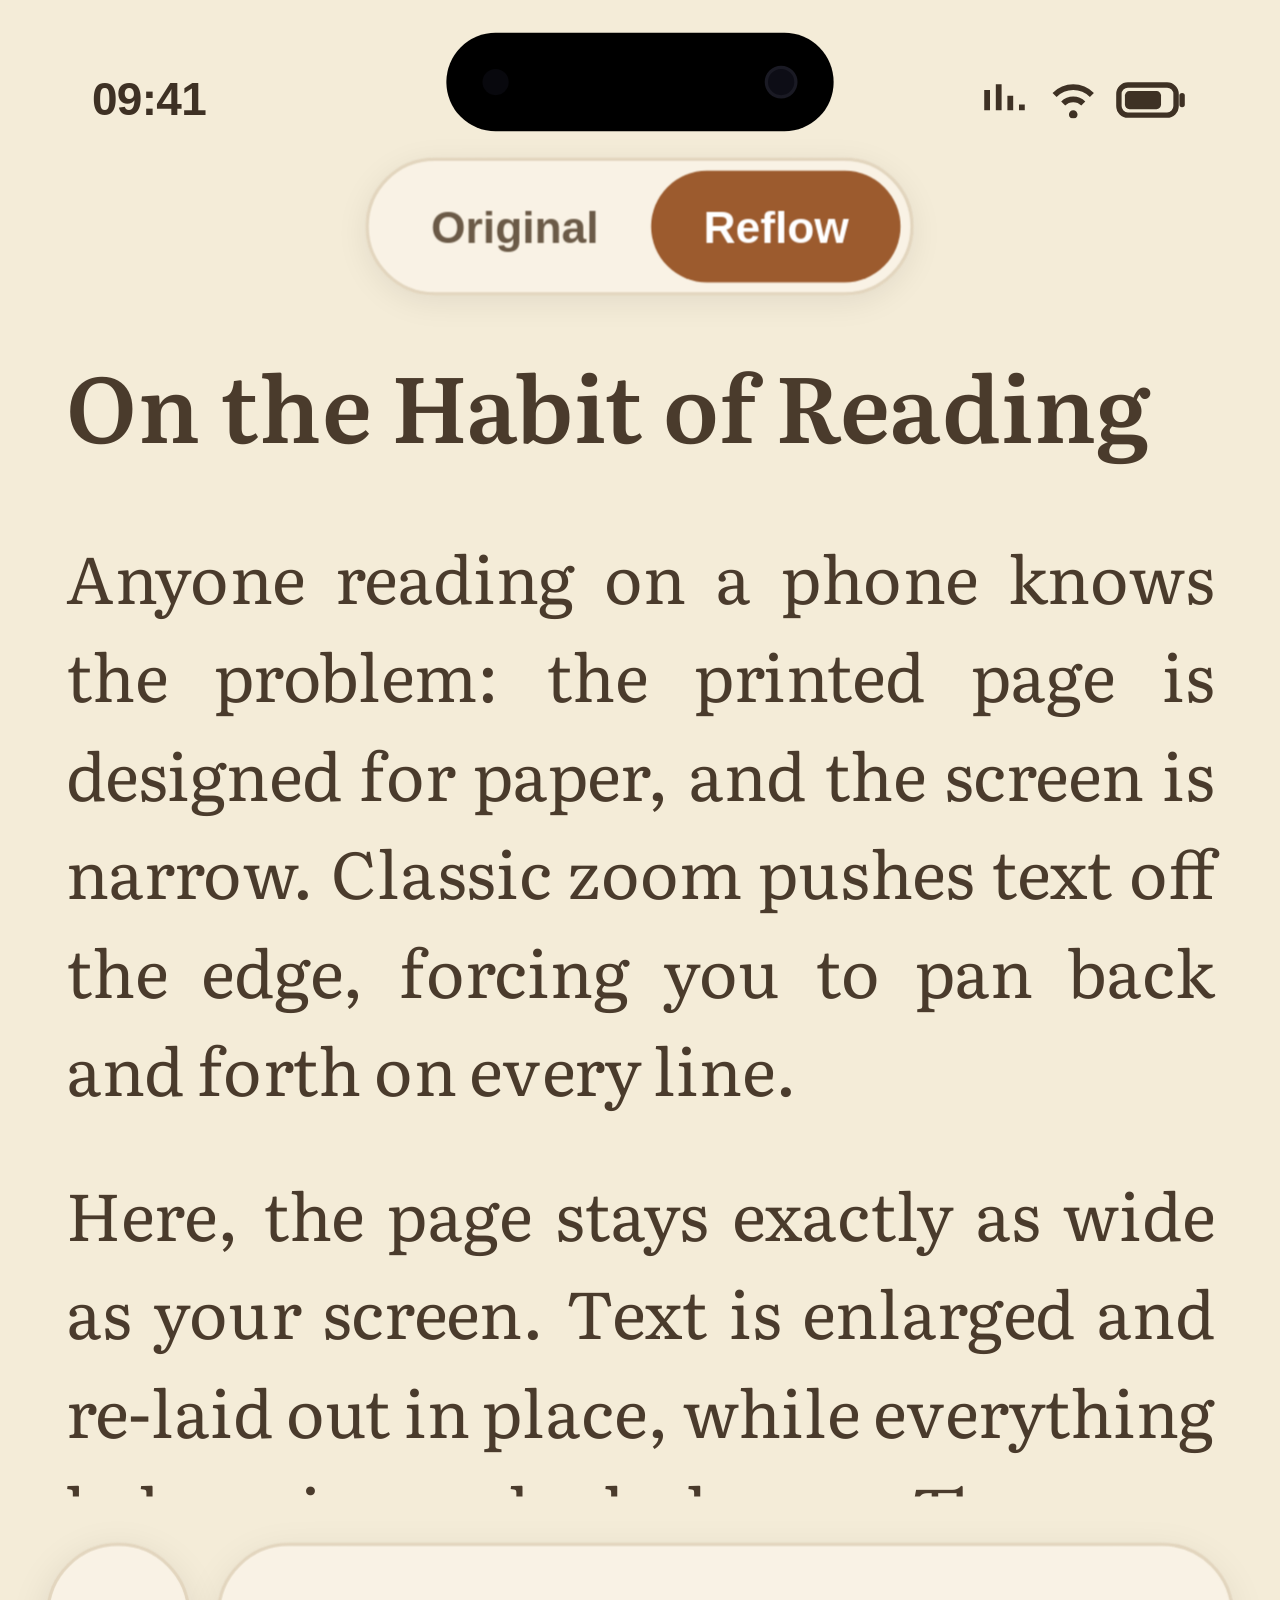
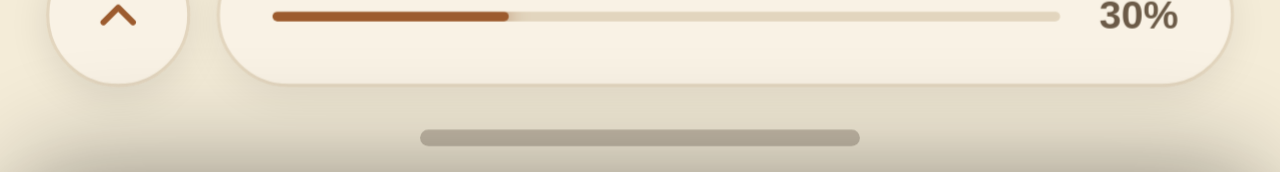
==== commit bdb749d1: "Fix mobile mock phone: single bezel frame, visible horizontal margins, and 100svh vertical fit" ====
--- a/demo/index.html
+++ b/demo/index.html
@@ -61,21 +61,16 @@
       top: 0;
     }
 
-    /* Corpul telefonului */
+    /* Corpul telefonului (fără ramă dublă — rama este desenată de containerul părinte .phone-frame) */
     .phone {
       position: relative;
       width: 390px;
       height: 844px;
-      border-radius: 44px;
+      border-radius: 0;
       overflow: hidden;
       background: var(--page);
       color: var(--fg);
-      box-shadow:
-        0 0 0 1px rgba(255, 255, 255, 0.15),
-        0 0 0 3px #1c1c1f,
-        0 0 0 10px #27272a,
-        0 0 0 11px #18181b,
-        0 28px 75px rgba(0, 0, 0, 0.55);
+      box-shadow: none;
       transition: background 0.25s ease, color 0.25s ease;
     }
 
@@ -292,6 +287,8 @@
       display: grid;
       grid-template-columns: repeat(3, 1fr);
       gap: 14px;
+      flex: 1;
+      min-height: 0;
       overflow-y: auto;
       padding-bottom: 60px;
     }
@@ -3607,13 +3604,18 @@
 
       function fitDevice() {
         const vp = $('#device-viewport');
+        const phone = $('#phone-container');
         if (!vp) return;
         const w = window.innerWidth;
         const h = window.innerHeight;
-        const scale = Math.min(w / 390, h / 844);
+        const scale = w / 390;
+        const logicalH = Math.max(540, Math.round(h / scale));
+        vp.style.width = '390px';
+        vp.style.height = logicalH + 'px';
+        if (phone) phone.style.height = logicalH + 'px';
         vp.style.transform = `scale(${scale})`;
-        vp.style.left = `${(w - 390 * scale) / 2}px`;
-        vp.style.top = `${(h - 844 * scale) / 2}px`;
+        vp.style.left = '0px';
+        vp.style.top = '0px';
       }
 
       // Suport pentru parametri din URL și mesaje de sincronizare de la site
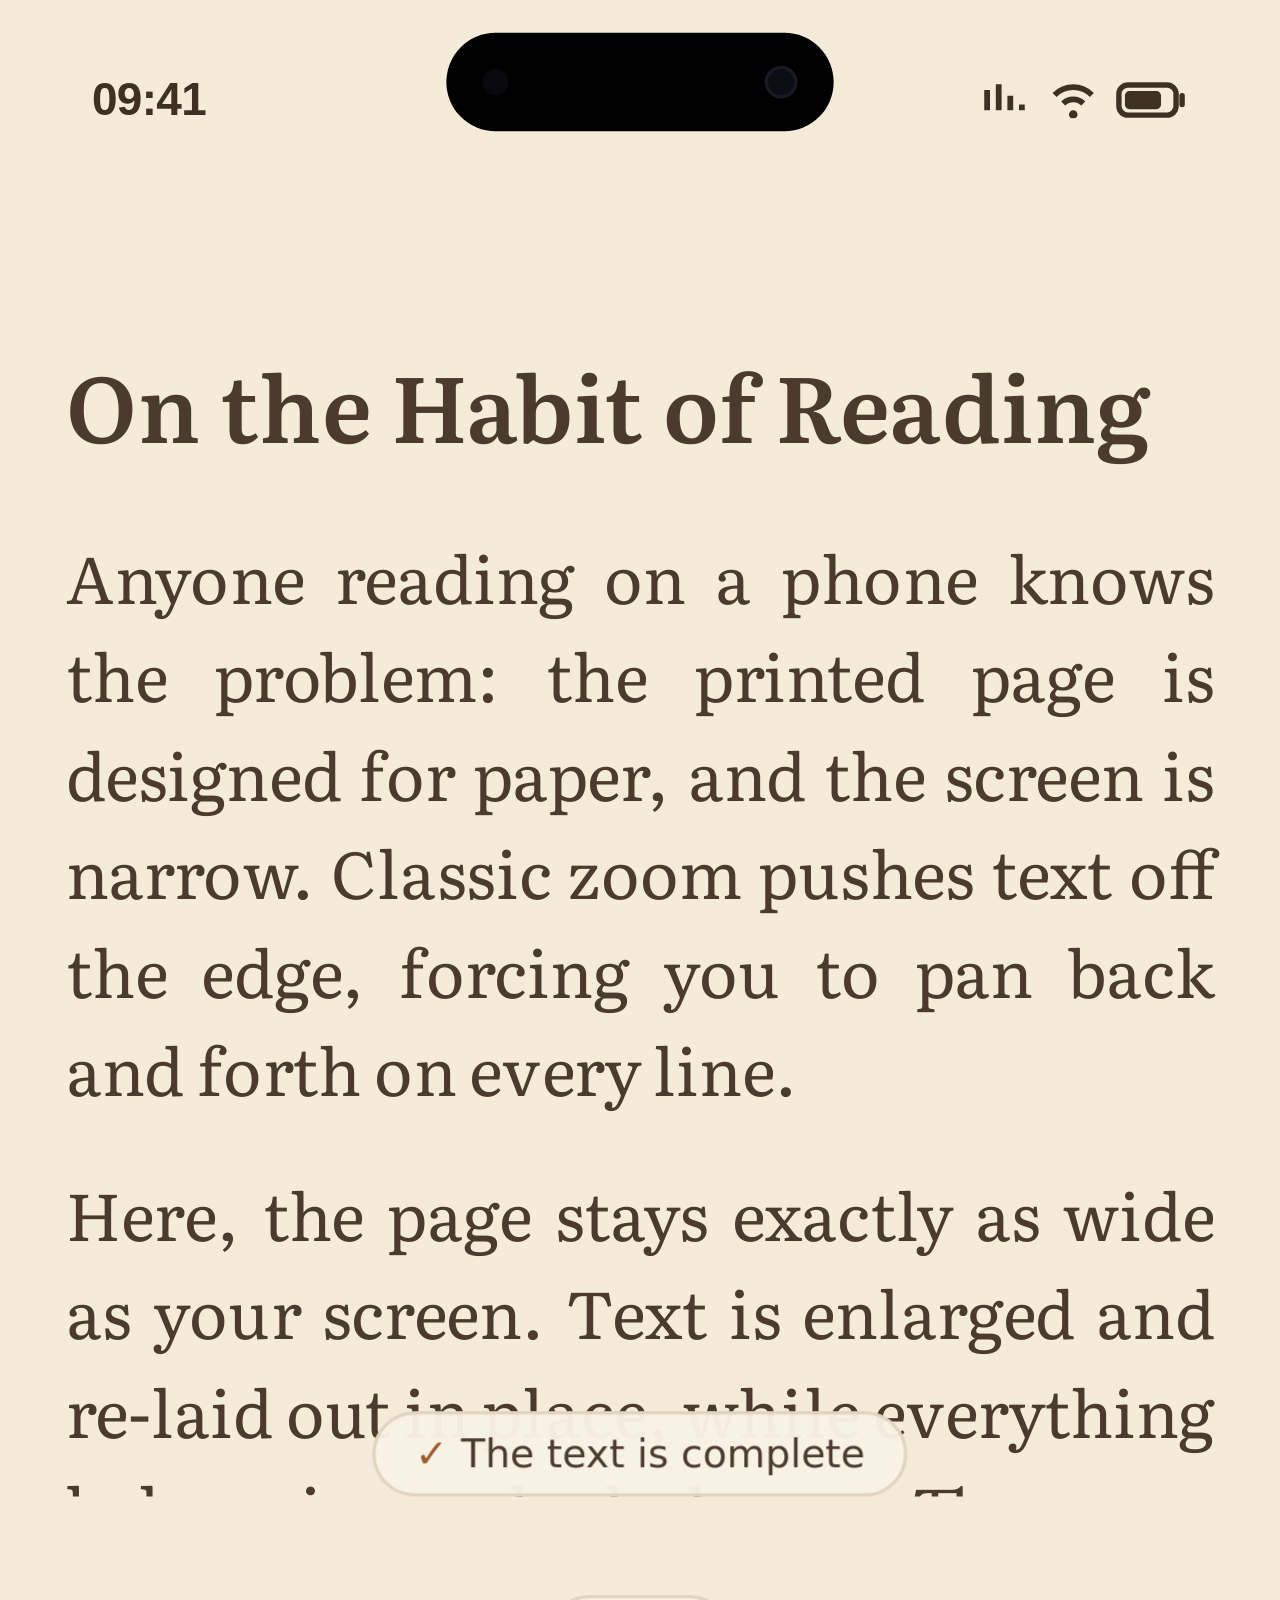
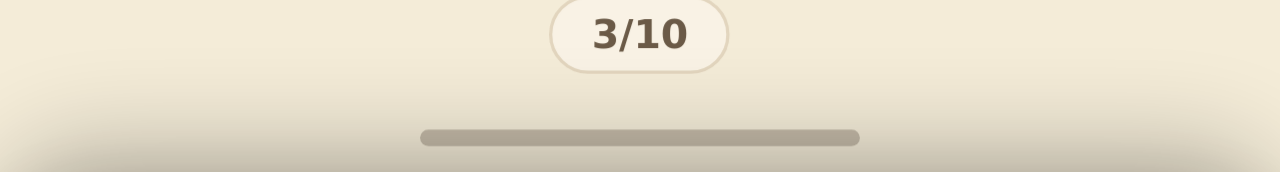
==== commit 8d1477c3: "Macheta interactiva dupa UI-ul din 49+: pilula de pagina si play in centru (fara sageata si linia de" ====
--- a/demo/index.html
+++ b/demo/index.html
@@ -457,7 +457,7 @@
       text-align: justify;
     }
 
-    /* Diagrama intercalata */
+    /* Diagrama intercalata + Lupa pentru benzi (b325) */
     .doc-figure-card {
       margin: 12px 0 6px 0;
       padding: 12px;
@@ -468,6 +468,67 @@
       display: flex;
       flex-direction: column;
       gap: 8px;
+      position: relative;
+      cursor: zoom-in;
+      user-select: none;
+      -webkit-user-select: none;
+    }
+    .doc-figure-card .fig-head-row {
+      display: flex;
+      align-items: center;
+      justify-content: space-between;
+      gap: 8px;
+    }
+    .doc-figure-card .fig-lupa-hint {
+      display: inline-flex;
+      align-items: center;
+      gap: 4px;
+      font-size: 10px;
+      font-weight: 600;
+      color: var(--accent);
+      background: rgba(156, 91, 46, 0.12);
+      padding: 2px 7px;
+      border-radius: 999px;
+      white-space: nowrap;
+      flex-shrink: 0;
+    }
+    .band-magnifier-loupe {
+      position: absolute;
+      width: 136px;
+      height: 136px;
+      border-radius: 50%;
+      border: 2.5px solid var(--accent);
+      box-shadow: 0 10px 28px rgba(0,0,0,0.34), 0 0 0 1px rgba(255,255,255,0.22) inset;
+      background: var(--sheet);
+      overflow: hidden;
+      pointer-events: none;
+      opacity: 0;
+      transform: scale(0.75);
+      transition: opacity 0.16s ease, transform 0.16s cubic-bezier(0.16, 1, 0.3, 1);
+      z-index: 40;
+    }
+    .band-magnifier-loupe.active {
+      opacity: 1;
+      transform: scale(1);
+    }
+    .band-magnifier-loupe .loupe-inner {
+      position: absolute;
+      top: 0;
+      left: 0;
+      transform-origin: 0 0;
+    }
+    .band-magnifier-loupe .loupe-badge {
+      position: absolute;
+      bottom: 6px;
+      left: 50%;
+      transform: translateX(-50%);
+      font-size: 9.5px;
+      font-weight: 700;
+      padding: 1px 6px;
+      border-radius: 999px;
+      background: var(--accent);
+      color: var(--accent-fg);
+      letter-spacing: 0.2px;
     }
     .doc-figure-card .fig-title {
       font-size: 12px;
@@ -1182,6 +1243,69 @@
       --menu: rgba(26,26,28,0.95);
       --menu-gap: rgba(0,0,0,0.45);
     }
+
+    /* ===== UI 49+ (macheta 2026-11-10): fara sageata si linia de progres; pilula de pagina,
+       play in centru, comutatorul apare doar cu instrumentele ===== */
+    .btn-toggle-arrow, .progress-track-row { display: none !important; }
+    .mode-switch-wrap { transition: opacity .2s ease; }
+    .mode-switch-wrap:not(.tools-open) { opacity: 0; pointer-events: none; }
+    .page-pill { position: absolute; left: 50%; bottom: 30px; transform: translateX(-50%); z-index: 121;
+      padding: 5px 12px; border-radius: 999px; background: var(--chrome); border: 1px solid var(--line);
+      backdrop-filter: blur(20px); -webkit-backdrop-filter: blur(20px); font: 600 12px/1 system-ui, sans-serif;
+      color: var(--sub); transition: opacity .2s ease; }
+    .page-pill.hidden { opacity: 0; pointer-events: none; }
+    .work-label { position: absolute; left: 50%; bottom: 84px; transform: translateX(-50%); z-index: 122;
+      padding: 6px 12px; border-radius: 999px; background: var(--chrome); border: 1px solid var(--line);
+      backdrop-filter: blur(20px); -webkit-backdrop-filter: blur(20px); font: 500 12px/1 system-ui, sans-serif;
+      color: var(--ink); white-space: nowrap; opacity: 0; transition: opacity .3s ease; pointer-events: none; }
+    .work-label.show { opacity: 1; }
+    .work-label .ok { color: var(--accent); font-weight: 700; margin-right: 4px; }
+    .center-play { position: absolute; left: 50%; top: 50%; width: 64px; height: 64px; margin: -32px 0 0 -32px;
+      border-radius: 50%; border: 1px solid var(--line); background: var(--chrome); color: var(--ink);
+      backdrop-filter: blur(20px); -webkit-backdrop-filter: blur(20px); z-index: 119; display: flex;
+      align-items: center; justify-content: center; box-shadow: 0 6px 20px rgba(0,0,0,.12);
+      opacity: 0; pointer-events: none; transition: opacity .3s ease; }
+    .center-play.show { opacity: 1; pointer-events: auto; }
+    .reader-bottom-chrome { left: 50%; right: auto; transform: translateX(-50%); width: calc(100% - 28px); justify-content: center; }
+    .books-section-title { display: flex; justify-content: space-between; align-items: baseline; }
+    .books-section-title .count-r { color: var(--sub); font-weight: 400; }
+    .lib-search .chip { display: inline-flex; align-items: center; gap: 4px; cursor: pointer; }
+    .book-item { position: relative; }
+    .book-more { position: absolute; right: 0; bottom: 14px; width: 22px; height: 28px; border: 0; background: none;
+      color: var(--sub); font-size: 18px; line-height: 1; cursor: pointer; }
+    .sort-sheet { position: absolute; left: 12px; right: 12px; top: 330px; z-index: 300; display: none;
+      flex-direction: column; gap: 10px; }
+    .sort-sheet.active { display: flex; }
+    .sort-row { display: flex; gap: 10px; align-items: center; }
+    .sort-pill { width: 96px; height: 34px; border-radius: 999px; border: 1px solid var(--line); background: var(--chrome);
+      backdrop-filter: blur(20px); -webkit-backdrop-filter: blur(20px); font: 600 13px system-ui, sans-serif; color: var(--ink);
+      box-shadow: 0 3px 12px rgba(0,0,0,.1); flex-shrink: 0; cursor: pointer; }
+    .sort-pill.on { background: var(--accent); color: #fff; border-color: var(--accent); }
+    .sort-var { flex: 1; height: 34px; border-radius: 999px; border: 1px solid var(--line); background: var(--chrome);
+      backdrop-filter: blur(20px); -webkit-backdrop-filter: blur(20px); display: flex; align-items: center;
+      justify-content: space-between; padding: 0 6px 0 14px; font: 500 12.5px system-ui, sans-serif; color: var(--sub);
+      box-shadow: 0 3px 12px rgba(0,0,0,.08); cursor: pointer; }
+    .sort-var.chips { justify-content: space-around; padding: 0 6px; }
+    .sort-var .mini { padding: 4px 10px; border-radius: 999px; font-size: 12px; }
+    .sort-var .mini.on { background: var(--accent); color: #fff; }
+    .sort-var.on { color: var(--ink); }
+    .sort-var .tg { width: 40px; height: 24px; border-radius: 999px; background: var(--line); position: relative; transition: background .15s; }
+    .sort-var .tg::after { content: ""; position: absolute; top: 2px; left: 2px; width: 20px; height: 20px; border-radius: 50%; background: #fff; transition: left .15s; box-shadow: 0 1px 3px rgba(0,0,0,.2); }
+    .sort-var.on .tg { background: var(--accent); }
+    .sort-var.on .tg::after { left: 18px; }
+    .sort-scrim, .card-scrim { position: absolute; inset: 0; z-index: 290; display: none; background: rgba(0,0,0,.18); }
+    .sort-scrim.active, .card-scrim.active { display: block; }
+    .card-menu { position: absolute; left: 14px; right: 14px; bottom: 28px; z-index: 300; display: none; flex-direction: column;
+      border-radius: 22px; background: var(--chrome); border: 1px solid var(--line); backdrop-filter: blur(24px);
+      -webkit-backdrop-filter: blur(24px); box-shadow: 0 12px 40px rgba(0,0,0,.2); padding: 14px 8px 8px; }
+    .card-menu.active { display: flex; }
+    .card-menu .cm-head { display: flex; gap: 10px; align-items: center; padding: 0 10px 12px; border-bottom: 1px solid var(--line); margin-bottom: 6px; }
+    .card-menu .cm-cover { width: 30px; height: 42px; border-radius: 3px; flex-shrink: 0; }
+    .card-menu .cm-t { font: 600 13.5px system-ui, sans-serif; color: var(--ink); }
+    .card-menu .cm-m { font: 12px system-ui, sans-serif; color: var(--sub); }
+    .card-menu button { display: flex; justify-content: flex-start; width: 100%; text-align: left; border: 0; background: none; padding: 11px 12px; font: 14px system-ui, sans-serif; color: var(--ink); border-radius: 12px; cursor: pointer; }
+    .card-menu button:hover { background: var(--sheet); }
+    .card-menu button.danger { color: #d33; }
   </style>
 </head>
 <body class="theme-sepia">
@@ -1227,7 +1351,7 @@
         <div class="lib-search">
           <svg width="18" height="18" viewBox="0 0 24 24" fill="none" stroke="currentColor" stroke-width="2" stroke-linecap="round"><circle cx="11" cy="11" r="7"/><path d="m20 20-3.5-3.5"/></svg>
           <span id="txt-lib-search">Search library…</span>
-          <span class="chip" id="txt-lib-recent">Recent</span>
+          <span class="chip" id="txt-lib-recent"><span id="txt-lib-recent-l">Recent</span> <svg width="12" height="12" viewBox="0 0 24 24" fill="none" stroke="currentColor" stroke-width="2.6" stroke-linecap="round"><path d="m6 9 6 6 6-6"/></svg></span>
         </div>
 
         <!-- Continuă lectura -->
@@ -1237,15 +1361,33 @@
             <span class="resume-eyebrow" id="txt-continue-eyebrow">Continue reading</span>
             <span class="resume-title" id="resume-card-title">On the Habit of Reading</span>
             <span class="resume-sub" id="txt-continue-pos">Page 3 of 10 · 30%</span>
-            <button class="resume-btn" id="btn-resume-read">Continue</button>
+            <button class="resume-btn" id="btn-resume-read">▶ <span id="txt-resume-l">Continue</span></button>
           </div>
         </div>
 
         <div class="books-section-title">
-          <span id="txt-all-books">All books · 6</span>
+          <span id="txt-all-books">All books</span><span class="count-r" id="txt-all-books-n">6 books</span>
         </div>
 
         <div class="books-grid" id="books-grid-container"></div>
+
+        <div class="sort-scrim" id="sort-scrim"></div>
+        <div class="sort-sheet" id="sort-sheet">
+          <div class="sort-row"><button class="sort-pill on" data-sort="recent" id="sp-recent">Recent</button></div>
+          <div class="sort-row"><button class="sort-pill" data-sort="title" id="sp-title">Title</button><div class="sort-var" data-for="title"><span id="sv-az">A–Z</span><span class="tg"></span></div></div>
+          <div class="sort-row"><button class="sort-pill" data-sort="progress" id="sp-progress">Progress</button><div class="sort-var" data-for="progress"><span id="sv-most">Most read</span><span class="tg"></span></div></div>
+          <div class="sort-row"><button class="sort-pill" data-sort="type" id="sp-type">Type</button><div class="sort-var chips" data-for="type"><span class="mini on">PDF</span><span class="mini">EPUB</span><span class="mini">TXT</span></div></div>
+          <div class="sort-row"><button class="sort-pill" data-sort="added" id="sp-added">Added</button><div class="sort-var" data-for="added"><span id="sv-old">Oldest</span><span class="tg"></span></div></div>
+        </div>
+
+        <div class="card-scrim" id="card-scrim"></div>
+        <div class="card-menu" id="card-menu">
+          <div class="cm-head"><div class="cm-cover" id="cm-cover"></div><div><div class="cm-t" id="cm-t"></div><div class="cm-m" id="cm-m"></div></div></div>
+          <button data-cm="open" id="cm-open">Open</button>
+          <button data-cm="share" id="cm-share">Send the file</button>
+          <button data-cm="info" id="cm-info">Information</button>
+          <button data-cm="remove" class="danger" id="cm-remove">Remove from library</button>
+        </div>
 
         <button class="fab-add" id="btn-fab-add">
           <svg width="18" height="18" viewBox="0 0 24 24" fill="none" stroke="currentColor" stroke-width="2.4" stroke-linecap="round"><path d="M12 5v14M5 12h14"/></svg>
@@ -1285,10 +1427,16 @@
             <h2 id="reflow-heading" style="font-size: 26px;">On the Habit of Reading</h2>
             <div id="reflow-paragraphs-p1"></div>
 
-            <!-- DIAGRAMA INTERCALATĂ (FIGURA 1) -->
+            <!-- DIAGRAMA INTERCALATĂ (FIGURA 1) + LUPA PENTRU BENZI (b325) -->
             <div class="doc-figure-card" id="reflow-figure-card">
-              <span class="fig-title" id="fig-title-text">Figure 1. Reading efficiency across viewport modes</span>
-              <svg viewBox="0 0 320 160" fill="none" xmlns="http://www.w3.org/2000/svg">
+              <div class="fig-head-row">
+                <span class="fig-title" id="fig-title-text">Figure 1. Reading efficiency across viewport modes</span>
+                <span class="fig-lupa-hint" id="fig-lupa-hint">
+                  <svg width="11" height="11" viewBox="0 0 24 24" fill="none" stroke="currentColor" stroke-width="2.4" stroke-linecap="round"><circle cx="11" cy="11" r="7"/><path d="m20 20-3.5-3.5"/></svg>
+                  <span id="fig-lupa-label">Hold to magnify</span>
+                </span>
+              </div>
+              <svg id="reflow-figure-svg" viewBox="0 0 320 160" fill="none" xmlns="http://www.w3.org/2000/svg">
                 <!-- Linii de grilă fundal -->
                 <line x1="45" y1="20" x2="305" y2="20" stroke="var(--line)" stroke-dasharray="3 3" opacity="0.6"/>
                 <line x1="45" y1="55" x2="305" y2="55" stroke="var(--line)" stroke-dasharray="3 3" opacity="0.6"/>
@@ -1322,6 +1470,12 @@
                 <text x="250" y="11" fill="var(--fg)" font-size="8.5" font-weight="600" font-family="sans-serif" id="fig-legend-reflow">Rewrap Reflow</text>
               </svg>
               <div class="fig-caption" id="fig-caption-text">Fig. 1 — Measured reading speed (words/min) and comprehension retention under adaptive reflow vs. manual viewport zoom.</div>
+
+              <!-- Lupa circulară pentru benzi (BandMagnifier / LupaBenzi) -->
+              <div class="band-magnifier-loupe" id="band-magnifier-loupe" aria-hidden="true">
+                <div class="loupe-inner" id="band-magnifier-inner"></div>
+                <span class="loupe-badge">×2.2</span>
+              </div>
             </div>
 
             <div id="reflow-paragraphs-p2"></div>
@@ -1339,6 +1493,11 @@
         <!-- =========================================================
              CHROME DE JOS (FACELIFT v4)
              ========================================================= -->
+        <div class="page-pill" id="page-pill">3/10</div>
+        <div class="work-label" id="work-label"><span class="ok">✓</span><span id="txt-work-label"></span></div>
+        <button class="center-play" id="center-play" aria-label="Play">
+          <svg width="26" height="26" viewBox="0 0 24 24" fill="currentColor"><path d="M8 5v14l11-7z"/></svg>
+        </button>
         <div class="reader-bottom-chrome">
           <!-- Butonul săgeată ▲ / ▼ (în stânga, 44px, fără suprapunere) -->
           <button class="btn-toggle-arrow" id="btn-toggle-tools" aria-label="Tools">
@@ -1454,6 +1613,23 @@
                 <button class="theme-dot-btn" data-theme="noapte" style="background: #121212;" aria-label="Night"></button>
                 <button class="theme-dot-btn" data-theme="amoled" style="background: #000000;" aria-label="AMOLED"></button>
               </div>
+
+              <div class="drawer-sep"></div>
+              <div class="drawer-switch-row">
+                <div class="sw-label-group">
+                  <span class="sw-title" id="txt-force-ocr">Force OCR</span>
+                  <span class="sw-sub" id="txt-force-ocr-sub">file text layer is damaged</span>
+                </div>
+                <div class="ios-switch" id="sw-force-ocr"><div class="knob"></div></div>
+              </div>
+
+              <div class="drawer-switch-row">
+                <div class="sw-label-group">
+                  <span class="sw-title" id="txt-clean-read">Clean reading</span>
+                  <span class="sw-sub" id="txt-clean-read-sub">remove headers and page numbers</span>
+                </div>
+                <div class="ios-switch" id="sw-clean-read"><div class="knob"></div></div>
+              </div>
             </div>
 
             <!-- 2. FILA Citire -->
@@ -1557,13 +1733,7 @@
                 <span style="color: var(--sub);">›</span>
               </button>
 
-              <div class="drawer-switch-row">
-                <div class="sw-label-group">
-                  <span class="sw-title" id="txt-force-ocr">Force OCR</span>
-                  <span class="sw-sub" id="txt-force-ocr-sub">file text layer is damaged</span>
-                </div>
-                <div class="ios-switch" id="sw-force-ocr"><div class="knob"></div></div>
-              </div>
+              
 
               <div class="drawer-switch-row">
                 <div class="sw-label-group">
@@ -1573,13 +1743,7 @@
                 <div class="ios-switch on" id="sw-enhance"><div class="knob"></div></div>
               </div>
 
-              <div class="drawer-switch-row">
-                <div class="sw-label-group">
-                  <span class="sw-title" id="txt-clean-read">Clean reading</span>
-                  <span class="sw-sub" id="txt-clean-read-sub">remove headers and page numbers</span>
-                </div>
-                <div class="ios-switch" id="sw-clean-read"><div class="knob"></div></div>
-              </div>
+              
             </div>
           </div>
         </div>
@@ -1595,9 +1759,9 @@
           <span class="label" id="bm-toc">Table of contents</span>
           <svg width="18" height="18" viewBox="0 0 24 24" fill="none" stroke="currentColor" stroke-width="1.8"><path d="M8 6h13M8 12h13M8 18h13M3.5 6h.01M3.5 12h.01M3.5 18h.01"/></svg>
         </button>
-        <button class="menu-item" data-action="goto">
-          <span class="label" id="bm-goto">Go to page…</span>
-          <svg width="18" height="18" viewBox="0 0 24 24" fill="none" stroke="currentColor" stroke-width="1.8"><path d="M5 12h14M13 6l6 6-6 6"/></svg>
+        <button class="menu-item" data-action="orig-page">
+          <span class="label" id="bm-orig-page">Show this page as the original</span>
+          <svg width="18" height="18" viewBox="0 0 24 24" fill="none" stroke="currentColor" stroke-width="1.8"><rect x="4" y="4" width="16" height="16" rx="2"/><path d="M9 4v16"/></svg>
         </button>
 
         <div class="menu-gap"></div>
@@ -1643,6 +1807,10 @@
         <button class="menu-item" data-action="guide">
           <span class="label" id="bm-gd">Quick guide</span>
           <svg width="18" height="18" viewBox="0 0 24 24" fill="none" stroke="currentColor" stroke-width="1.8"><path d="M4 4h12a4 4 0 0 1 4 4v12H8a4 4 0 0 0-4 4zM4 4v16a4 4 0 0 1 4-4h12"/></svg>
+        </button>
+        <button class="menu-item" data-action="about">
+          <span class="label" id="bm-ab">About the app</span>
+          <svg width="18" height="18" viewBox="0 0 24 24" fill="none" stroke="currentColor" stroke-width="1.8"><circle cx="12" cy="12" r="9"/><path d="M12 11v6M12 7.5h.01"/></svg>
         </button>
       </div>
 
@@ -1751,6 +1919,7 @@
   <script>
     (function() {
       // Dictionar bilingv complet (Engleză implicită + Română)
+      const APP_STR = {"en": {"sort_recent": "Recent", "sort_title": "Title", "sort_progress": "Progress", "sort_type": "Type", "sort_added": "Added", "sort_az": "A–Z", "sort_most_read": "Most read", "sort_least_read": "Least read", "sort_oldest": "Oldest", "text_complete": "The text is complete", "work_reading": "Reading text", "table_of_contents": "Table of contents", "bookmarks": "Bookmarks", "highlights_title": "Highlights", "export_as": "Export as", "about_title": "About the app", "share_document": "Share the document", "report_issue": "Report an issue", "notes_title": "Notes", "drawer_forced_ocr": "Forced OCR", "drawer_declutter": "Clean reading", "original_page_keep": "Show this page as the original", "corrections_label": "My corrections", "guide_title": "Quick guide", "library_continue": "Continue", "library_all_books": "All books", "library_menu_open": "Open", "library_menu_share": "Send the file", "library_menu_info": "Information", "library_menu_remove": "Remove from library", "font_size_label": "Text size", "line_spacing_label": "Line spacing", "letter_spacing_label": "Letter spacing", "turn_pages_label": "Turn pages", "library_book_count": "%1$d books"}, "ro": {"sort_recent": "Recente", "sort_title": "Titlu", "sort_progress": "Progres", "sort_type": "Tip", "sort_added": "Adăugate", "sort_az": "A–Z", "sort_most_read": "Cele mai citite", "sort_least_read": "Cele mai puțin citite", "sort_oldest": "Cele mai vechi", "text_complete": "Textul e complet", "work_reading": "Se citește textul", "table_of_contents": "Cuprins", "bookmarks": "Semne de carte", "highlights_title": "Pasaje evidențiate", "export_as": "Exportă ca", "about_title": "Despre aplicație", "share_document": "Trimite documentul", "report_issue": "Raportează o problemă", "notes_title": "Notițe", "drawer_forced_ocr": "OCR forțat", "drawer_declutter": "Lectură curată", "original_page_keep": "Arată pagina asta ca în original", "corrections_label": "Corecturile mele", "guide_title": "Ghid rapid", "library_continue": "Continuă", "library_all_books": "Toate cărțile", "library_menu_open": "Deschide", "library_menu_share": "Trimite fișierul", "library_menu_info": "Informații", "library_menu_remove": "Scoate din bibliotecă", "font_size_label": "Mărimea textului", "line_spacing_label": "Spațierea rândurilor", "letter_spacing_label": "Spațierea literelor", "turn_pages_label": "Întoarcerea paginilor", "library_book_count": "%1$d cărți"}, "de": {"sort_recent": "Zuletzt geöffnet", "sort_title": "Titel", "sort_progress": "Fortschritt", "sort_type": "Typ", "sort_added": "Hinzugefügt", "sort_az": "A–Z", "sort_most_read": "Meistgelesen", "sort_least_read": "Wenig gelesen", "sort_oldest": "Älteste", "text_complete": "Der Text ist vollständig", "work_reading": "Text wird gelesen", "table_of_contents": "Inhaltsverzeichnis", "bookmarks": "Lesezeichen", "highlights_title": "Markierungen", "export_as": "Exportieren als", "about_title": "Über die App", "share_document": "Dokument teilen", "report_issue": "Problem melden", "notes_title": "Notizen", "drawer_forced_ocr": "OCR erzwingen", "drawer_declutter": "Aufgeräumtes Lesen", "original_page_keep": "Diese Seite im Original anzeigen", "corrections_label": "Meine Korrekturen", "guide_title": "Kurzanleitung", "library_continue": "Weiter", "library_all_books": "Alle Bücher", "library_menu_open": "Öffnen", "library_menu_share": "Datei senden", "library_menu_info": "Informationen", "library_menu_remove": "Aus der Bibliothek entfernen", "font_size_label": "Textgröße", "line_spacing_label": "Zeilenabstand", "letter_spacing_label": "Zeichenabstand", "turn_pages_label": "Blättern", "library_book_count": "%1$d Bücher"}, "fr": {"sort_recent": "Récents", "sort_title": "Titre", "sort_progress": "Progression", "sort_type": "Type", "sort_added": "Ajout", "sort_az": "A–Z", "sort_most_read": "Plus lus", "sort_least_read": "Moins lus", "sort_oldest": "Plus anciens", "text_complete": "Le texte est complet", "work_reading": "Lecture du texte", "table_of_contents": "Table des matières", "bookmarks": "Signets", "highlights_title": "Passages surlignés", "export_as": "Exporter au format", "about_title": "À propos de l’application", "share_document": "Partager le document", "report_issue": "Signaler un problème", "notes_title": "Notes", "drawer_forced_ocr": "OCR forcé", "drawer_declutter": "Lecture épurée", "original_page_keep": "Afficher la version originale de cette page", "corrections_label": "Mes corrections", "guide_title": "Guide rapide", "library_continue": "Continuer", "library_all_books": "Tous les livres", "library_menu_open": "Ouvrir", "library_menu_share": "Envoyer le fichier", "library_menu_info": "Informations", "library_menu_remove": "Retirer de la bibliothèque", "font_size_label": "Taille du texte", "line_spacing_label": "Espacement des lignes", "letter_spacing_label": "Espacement des lettres", "turn_pages_label": "Tourner les pages", "library_book_count": "%1$d livres"}, "hu": {"sort_recent": "Legutóbbiak", "sort_title": "Cím", "sort_progress": "Haladás", "sort_type": "Típus", "sort_added": "Hozzáadva", "sort_az": "A–Z", "sort_most_read": "Legtöbbet olvasott", "sort_least_read": "Legkevésbé olvasott", "sort_oldest": "Legrégebbi", "text_complete": "A szöveg elkészült", "work_reading": "A szöveg kiolvasása", "table_of_contents": "Tartalomjegyzék", "bookmarks": "Könyvjelzők", "highlights_title": "Kiemelések", "export_as": "Exportálás másként", "about_title": "Az alkalmazásról", "share_document": "A dokumentum megosztása", "report_issue": "Hiba jelentése", "notes_title": "Jegyzetek", "drawer_forced_ocr": "Kényszerített OCR", "drawer_declutter": "Tiszta olvasás", "original_page_keep": "Ez az oldal eredetiben", "corrections_label": "Saját javításaim", "guide_title": "Gyors útmutató", "library_continue": "Folytatás", "library_all_books": "Minden könyv", "library_menu_open": "Megnyitás", "library_menu_share": "A fájl küldése", "library_menu_info": "Információk", "library_menu_remove": "Eltávolítás a könyvtárból", "font_size_label": "Szövegméret", "line_spacing_label": "Sorköz", "letter_spacing_label": "Betűköz", "turn_pages_label": "Lapozás", "library_book_count": "%1$d könyv"}, "pl": {"sort_recent": "Ostatnie", "sort_title": "Tytuł", "sort_progress": "Postęp", "sort_type": "Typ", "sort_added": "Dodane", "sort_az": "A–Z", "sort_most_read": "Największy postęp", "sort_least_read": "Najmniejszy postęp", "sort_oldest": "Najstarsze", "text_complete": "Tekst jest kompletny", "work_reading": "Odczytuję tekst", "table_of_contents": "Spis treści", "bookmarks": "Zakładki", "highlights_title": "Zakreślenia", "export_as": "Eksportuj jako", "about_title": "O aplikacji", "share_document": "Udostępnij dokument", "report_issue": "Zgłoś problem", "notes_title": "Notatki", "drawer_forced_ocr": "Wymuszony OCR", "drawer_declutter": "Czyste czytanie", "original_page_keep": "Pokaż tę stronę jak w oryginale", "corrections_label": "Moje poprawki", "guide_title": "Krótki przewodnik", "library_continue": "Kontynuuj", "library_all_books": "Wszystkie książki", "library_menu_open": "Otwórz", "library_menu_share": "Wyślij plik", "library_menu_info": "Informacje", "library_menu_remove": "Usuń z biblioteki", "font_size_label": "Wielkość tekstu", "line_spacing_label": "Odstęp między wierszami", "letter_spacing_label": "Odstęp między literami", "turn_pages_label": "Przewracanie stron", "library_book_count": "Książki: %1$d"}, "ru": {"sort_recent": "Недавние", "sort_title": "Название", "sort_progress": "Прогресс", "sort_type": "Тип", "sort_added": "Добавленные", "sort_az": "А–Я", "sort_most_read": "Больше прочитано", "sort_least_read": "Меньше прочитано", "sort_oldest": "Сначала старые", "text_complete": "Текст готов", "work_reading": "Читаем текст", "table_of_contents": "Оглавление", "bookmarks": "Закладки", "highlights_title": "Выделения", "export_as": "Экспортировать как", "about_title": "О приложении", "share_document": "Отправить документ", "report_issue": "Сообщить о проблеме", "notes_title": "Заметки", "drawer_forced_ocr": "Принудительный OCR", "drawer_declutter": "Чистое чтение", "original_page_keep": "Показать эту страницу как в оригинале", "corrections_label": "Мои исправления", "guide_title": "Краткое руководство", "library_continue": "Продолжить", "library_all_books": "Все книги", "library_menu_open": "Открыть", "library_menu_share": "Отправить файл", "library_menu_info": "Сведения", "library_menu_remove": "Убрать из библиотеки", "font_size_label": "Размер текста", "line_spacing_label": "Межстрочный интервал", "letter_spacing_label": "Межбуквенный интервал", "turn_pages_label": "Перелистывание", "library_book_count": "Книг: %1$d"}, "lt": {"sort_recent": "Naujausi", "sort_title": "Pavadinimas", "sort_progress": "Pažanga", "sort_type": "Tipas", "sort_added": "Pridėta", "sort_az": "A–Z", "sort_most_read": "Daugiausia perskaityta", "sort_least_read": "Mažiausiai perskaityta", "sort_oldest": "Seniausi", "text_complete": "Tekstas paruoštas", "work_reading": "Skaitomas tekstas", "table_of_contents": "Turinys", "bookmarks": "Žymelės", "highlights_title": "Paryškinimai", "export_as": "Eksportuoti kaip", "about_title": "Apie programėlę", "share_document": "Siųsti dokumentą", "report_issue": "Pranešti apie problemą", "notes_title": "Užrašai", "drawer_forced_ocr": "Priverstinis OCR", "drawer_declutter": "Švarus skaitymas", "original_page_keep": "Rodyti originalią šio puslapio versiją", "corrections_label": "Mano pataisymai", "guide_title": "Trumpas gidas", "library_continue": "Tęsti", "library_all_books": "Visos knygos", "library_menu_open": "Atverti", "library_menu_share": "Siųsti failą", "library_menu_info": "Informacija", "library_menu_remove": "Pašalinti iš bibliotekos", "font_size_label": "Teksto dydis", "line_spacing_label": "Eilučių tarpai", "letter_spacing_label": "Raidžių tarpai", "turn_pages_label": "Puslapių vartymas", "library_book_count": "Knygų: %1$d"}, "lv": {"sort_recent": "Nesenie", "sort_title": "Nosaukums", "sort_progress": "Progress", "sort_type": "Veids", "sort_added": "Pievienotās", "sort_az": "A–Z", "sort_most_read": "Visvairāk lasītās", "sort_least_read": "Vismazāk lasītās", "sort_oldest": "Vecākās", "text_complete": "Teksts ir pilnībā sagatavots", "work_reading": "Teksta lasīšana", "table_of_contents": "Satura rādītājs", "bookmarks": "Grāmatzīmes", "highlights_title": "Izcēlumi", "export_as": "Eksportēt kā", "about_title": "Par lietotni", "share_document": "Kopīgot dokumentu", "report_issue": "Ziņot par problēmu", "notes_title": "Piezīmes", "drawer_forced_ocr": "Piespiedu OCR", "drawer_declutter": "Tīra lasīšana", "original_page_keep": "Rādīt šīs lappuses oriģinālu", "corrections_label": "Mani labojumi", "guide_title": "Īss ceļvedis", "library_continue": "Turpināt", "library_all_books": "Visas grāmatas", "library_menu_open": "Atvērt", "library_menu_share": "Sūtīt failu", "library_menu_info": "Informācija", "library_menu_remove": "Noņemt no bibliotēkas", "font_size_label": "Teksta lielums", "line_spacing_label": "Rindstarpa", "letter_spacing_label": "Burtu atstarpe", "turn_pages_label": "Lappušu šķiršana", "library_book_count": "Grāmatas: %1$d"}};
       const ALL_LANGS = ["en","ro","de","fr","hu","pl","ru","lt","lv"];
       const LANG_NAMES = {
   "en": "English",
@@ -3021,12 +3190,12 @@
         document.documentElement.lang = state.lang;
         $('#txt-lib-title').textContent = t('lib_title');
         $('#txt-lib-search').textContent = t('lib_search');
-        $('#txt-lib-recent').textContent = t('lib_recent');
+        // eticheta sortarii: vezi APP_STR (txt-lib-recent-l)
         $('#txt-continue-eyebrow').textContent = t('continue_eyebrow');
         $('#resume-thumb-title').textContent = t('book_title');
         $('#resume-card-title').textContent = t('book_title');
         $('#txt-continue-pos').textContent = t('continue_pos');
-        $('#btn-resume-read').textContent = t('continue_btn');
+        // Continua: vezi APP_STR (txt-resume-l)
         $('#txt-all-books').textContent = t('all_books');
         $('#txt-btn-add').textContent = t('btn_add');
 
@@ -3097,7 +3266,7 @@
         $('#btn-start-trial').textContent = t('prem_btn');
         $('#txt-prem-sub').textContent = t('prem_footer');
 
-        // Figura 1 texte
+        // Figura 1 texte + Lupa
         $('#fig-title-text').textContent = t('fig_title');
         $('#fig-lbl-speed').textContent = t('fig_lbl_speed');
         $('#fig-lbl-comp').textContent = t('fig_lbl_comp');
@@ -3106,6 +3275,62 @@
         $('#fig-caption-text').textContent = t('fig_caption');
         $('#page-end-indicator').textContent = t('page_end');
         $('#orig-heading').textContent = t('orig_header');
+
+        const lupaHintByLang = {
+          en: 'Hold to magnify',
+          ro: 'Ține apăsat: lupă',
+          de: 'Halten: Lupe',
+          fr: 'Maintenir : loupe',
+          hu: 'Tartsd nyomva: nagyító',
+          pl: 'Przytrzymaj: lupa',
+          ru: 'Удерживайте: лупа',
+          lt: 'Laikykite: didintuvas',
+          lv: 'Turiet nospiestu: lupa'
+        };
+        const lupaLabel = $('#fig-lupa-label');
+        if (lupaLabel) lupaLabel.textContent = lupaHintByLang[state.lang] || lupaHintByLang.en;
+
+        // Meniul Cartea (localizat în toate cele 9 limbi, conform Facelift v4)
+        const bookMenuStrings = {
+          en: { toc: 'Table of contents', orig: 'Show this page as the original', bm: 'Bookmarks', hl: 'Highlights', nt: 'Notes', cr: 'Corrections', ex: 'Export as…', sh: 'Share file', rp: 'Report an issue', gd: 'Quick guide' },
+          ro: { toc: 'Cuprins', orig: 'Arată pagina asta ca în original', bm: 'Semne de carte', hl: 'Evidențieri', nt: 'Notițe', cr: 'Corecturi', ex: 'Exportă ca…', sh: 'Trimite fișierul', rp: 'Raportează o problemă', gd: 'Ghid rapid' },
+          de: { toc: 'Inhaltsverzeichnis', orig: 'Diese Seite wie im Original zeigen', bm: 'Lesezeichen', hl: 'Markierungen', nt: 'Notizen', cr: 'Korrekturen', ex: 'Exportieren als…', sh: 'Datei teilen', rp: 'Problem melden', gd: 'Kurzanleitung' },
+          fr: { toc: 'Table des matières', orig: 'Afficher cette page comme l’original', bm: 'Signets', hl: 'Surlignages', nt: 'Notes', cr: 'Corrections', ex: 'Exporter sous…', sh: 'Partager le fichier', rp: 'Signaler un problème', gd: 'Guide rapide' },
+          hu: { toc: 'Tartalomjegyzék', orig: 'Oldal megjelenítése eredetiként', bm: 'Könyvjelzők', hl: 'Kiemelések', nt: 'Jegyzetek', cr: 'Javítások', ex: 'Exportálás másként…', sh: 'Fájl megosztása', rp: 'Probléma jelentése', gd: 'Gyors útmutató' },
+          pl: { toc: 'Spis treści', orig: 'Pokaż tę stronę jak w oryginale', bm: 'Zakładki', hl: 'Zakreślenia', nt: 'Notatki', cr: 'Korekty', ex: 'Eksportuj jako…', sh: 'Udostępnij plik', rp: 'Zgłoś problem', gd: 'Szybki przewodnik' },
+          ru: { toc: 'Оглавление', orig: 'Показать страницу как в оригинале', bm: 'Закладки', hl: 'Выделения', nt: 'Заметки', cr: 'Исправления', ex: 'Экспортировать как…', sh: 'Поделиться файлом', rp: 'Сообщить о проблеме', gd: 'Краткое руководство' },
+          lt: { toc: 'Turinys', orig: 'Rodyti šį puslapį kaip originale', bm: 'Žymės', hl: 'Paryškinimai', nt: 'Pastabos', cr: 'Pataisymai', ex: 'Eksportuoti kaip…', sh: 'Bendrinti failą', rp: 'Pranešti apie problemą', gd: 'Trumpas vadovas' },
+          lv: { toc: 'Satura rādītājs', orig: 'Rādīt šo lapu kā oriģinālā', bm: 'Grāmatzīmes', hl: 'Izcēlumi', nt: 'Piezīmes', cr: 'Labojumi', ex: 'Eksportēt kā…', sh: 'Kopīgot failu', rp: 'Ziņot par problēmu', gd: 'Īsais ceļvedis' }
+        };
+        const bms = bookMenuStrings[state.lang] || bookMenuStrings.en;
+        if ($('#bm-toc')) $('#bm-toc').textContent = bms.toc;
+        if ($('#bm-orig-page')) $('#bm-orig-page').textContent = bms.orig;
+        if ($('#bm-bm')) $('#bm-bm').textContent = bms.bm;
+        if ($('#bm-hl')) $('#bm-hl').textContent = bms.hl;
+        if ($('#bm-nt')) $('#bm-nt').textContent = bms.nt;
+        if ($('#bm-cr')) $('#bm-cr').textContent = bms.cr;
+        if ($('#bm-ex')) $('#bm-ex').textContent = bms.ex;
+        if ($('#bm-sh')) $('#bm-sh').textContent = bms.sh;
+        if ($('#bm-rp')) $('#bm-rp').textContent = bms.rp;
+        if ($('#bm-gd')) $('#bm-gd').textContent = bms.gd;
+        // Etichetele aplicatiei (values*/strings.xml), aceleasi cuvinte ca pe telefon
+        const A = APP_STR[state.lang] || APP_STR.en;
+        const setT = (sel, v) => { const e = $(sel); if (e && v) e.textContent = v; };
+        setT('#bm-toc', A.table_of_contents); setT('#bm-orig-page', A.original_page_keep);
+        setT('#bm-bm', A.bookmarks); setT('#bm-hl', A.highlights_title); setT('#bm-nt', A.notes_title);
+        setT('#bm-cr', A.corrections_label); setT('#bm-ex', A.export_as); setT('#bm-sh', A.share_document);
+        setT('#bm-rp', A.report_issue); setT('#bm-gd', A.guide_title); setT('#bm-ab', A.about_title);
+        setT('#txt-aa-fs', A.font_size_label); setT('#txt-aa-lh', A.line_spacing_label);
+        setT('#txt-aa-ls', A.letter_spacing_label); setT('#txt-aa-turn', A.turn_pages_label);
+        setT('#txt-force-ocr', A.drawer_forced_ocr); setT('#txt-clean-read', A.drawer_declutter);
+        setT('#txt-lib-recent-l', A.sort_recent); setT('#txt-all-books', A.library_all_books);
+        setT('#txt-all-books-n', (A.library_book_count || '%1$d books').replace('%1$d', '6'));
+        setT('#txt-resume-l', A.library_continue); setT('#txt-work-label', A.text_complete);
+        setT('#sp-recent', A.sort_recent); setT('#sp-title', A.sort_title); setT('#sp-progress', A.sort_progress);
+        setT('#sp-type', A.sort_type); setT('#sp-added', A.sort_added); setT('#sv-az', A.sort_az);
+        setT('#sv-most', A.sort_most_read); setT('#sv-old', A.sort_oldest);
+        setT('#cm-open', A.library_menu_open); setT('#cm-share', A.library_menu_share);
+        setT('#cm-info', A.library_menu_info); setT('#cm-remove', A.library_menu_remove);
 
         $('#reflow-heading').textContent = t('book_title');
         $('#info-bubble-title').textContent = t('book_title');
@@ -3198,9 +3423,8 @@
         origBox.innerHTML = origHtml;
 
         // Actualizare etichete în sertarul Aa
-        $('#lbl-fs').textContent = state.fontSizePct + '%';
-        const spNames = SPACING_NAMES[state.lang] || SPACING_NAMES.en;
-        $('#lbl-lh').textContent = spNames[state.spacingIdx];
+        $('#lbl-fs').textContent = '×' + (state.fontSizePct / 100).toFixed(2);
+        $('#lbl-lh').textContent = '×' + [0.95, 1.05, 1.20, 1.40][state.spacingIdx].toFixed(2);
         $('#lbl-ls').textContent = '+' + (state.letterSpacingIdx * 2) + '%';
       }
 
@@ -3215,13 +3439,25 @@
             </div>
             <span class="book-title">${b.title}</span>
             <span class="book-meta">${b.meta}</span>
+            <span class="book-more" data-more="${idx}" role="button" aria-label="More">⋮</span>
           </button>
         `).join('');
 
         $$('.book-item').forEach(btn => {
-          btn.addEventListener('click', () => showScreen('reader'));
+          btn.addEventListener('click', (e) => {
+            const more = e.target.closest('.book-more');
+            if (more) { e.stopPropagation(); openCardMenu(books[+more.dataset.more]); return; }
+            showScreen('reader');
+          });
         });
       }
+
+      function openCardMenu(b) {
+        $('#cm-cover').style.background = b.color;
+        $('#cm-t').textContent = b.title; $('#cm-m').textContent = b.meta;
+        $('#card-menu').classList.add('active'); $('#card-scrim').classList.add('active');
+      }
+      function closeCardMenu() { $('#card-menu').classList.remove('active'); $('#card-scrim').classList.remove('active'); }
 
       function showScreen(name) {
         state.screen = name;
@@ -3303,6 +3539,10 @@
 
       function setToolsVisibility(open) {
         state.toolsOpen = open;
+        const pp = $('#page-pill'); if (pp) pp.classList.toggle('hidden', open);
+        const cp = $('#center-play');
+        if (cp) { clearTimeout(window.__playT); cp.classList.toggle('show', open);
+          if (open) window.__playT = setTimeout(() => cp.classList.remove('show'), 2600); }
         const arrow = $('#btn-toggle-tools');
         const progressRow = $('#progress-track-row');
         const toolsGroup = $('#tools-pill-group');
@@ -3329,6 +3569,49 @@
       }
 
       function setupEvents() {
+        // ---- UI 49+: atingerea paginii aduce/ascunde meniurile; derularea le ascunde ----
+        (function () {
+          const vp = $('#reader-viewport');
+          let lastY = vp.scrollTop;
+          vp.addEventListener('click', (e) => {
+            if (e.target.closest('button, a, .doc-figure-card')) return;
+            setToolsVisibility(!state.toolsOpen);
+          });
+          vp.addEventListener('scroll', () => {
+            const y = vp.scrollTop;
+            if (state.toolsOpen && Math.abs(y - lastY) > 24 && !state.aaOpen && !state.bookMenuOpen) setToolsVisibility(false);
+            lastY = y;
+            const max = vp.scrollHeight - vp.clientHeight;
+            const pg = max > 0 ? Math.min(10, 3 + Math.floor((y / max) * 7.99)) : 3;
+            $('#page-pill').textContent = pg + '/10';
+          }, { passive: true });
+          $('#center-play').addEventListener('click', (e) => {
+            e.stopPropagation();
+            setToolsVisibility(false);
+            showToast(state.lang === 'ro' ? 'Derularea automată a pornit.' : 'Auto-scroll started.');
+          });
+          // eticheta de lucru: „Textul e complet", cateva secunde dupa deschidere
+          setTimeout(() => { const w = $('#work-label'); w.classList.add('show'); setTimeout(() => w.classList.remove('show'), 3200); }, 900);
+          // sortarea bibliotecii: pastilele pe doua coloane
+          const openSort = (on) => { $('#sort-sheet').classList.toggle('active', on); $('#sort-scrim').classList.toggle('active', on); };
+          $('#txt-lib-recent').addEventListener('click', (e) => { e.stopPropagation(); openSort(true); });
+          $('#sort-scrim').addEventListener('click', () => openSort(false));
+          $$('.sort-pill').forEach(p => p.addEventListener('click', () => {
+            $$('.sort-pill').forEach(x => x.classList.toggle('on', x === p));
+            $('#txt-lib-recent-l').textContent = p.textContent;
+            setTimeout(() => openSort(false), 250);
+          }));
+          $$('.sort-var').forEach(v => v.addEventListener('click', (e) => {
+            const mini = e.target.closest('.mini');
+            if (mini) { v.querySelectorAll('.mini').forEach(m => m.classList.toggle('on', m === mini)); }
+            else v.classList.toggle('on');
+            const pill = $('#sp-' + v.dataset.for); if (pill) pill.click();
+          }));
+          $('#card-scrim').addEventListener('click', closeCardMenu);
+          $$('#card-menu button').forEach(b => b.addEventListener('click', () => {
+            closeCardMenu(); if (b.dataset.cm === 'open') showScreen('reader');
+          }));
+        })();
         $('#btn-resume-read').addEventListener('click', () => showScreen('reader'));
         $('#btn-fab-add').addEventListener('click', () => showToast(state.lang === 'ro' ? 'Deschide selectorul: PDF, EPUB, TXT' : 'Open document picker: PDF, EPUB, TXT'));
         $('#btn-open-app-settings').addEventListener('click', () => showScreen('app'));
@@ -3428,11 +3711,87 @@
 
         $$('#book-menu .menu-item').forEach(btn => {
           btn.addEventListener('click', () => {
+            const action = btn.dataset.action;
             const label = btn.querySelector('.label').textContent;
+            closeDrawers();
+            if (action === 'orig-page') {
+              $('#btn-mode-orig')?.click();
+              return;
+            }
             showToast(label + ' — ' + (state.lang === 'ro' ? 'selectat' : 'selected'));
-            closeDrawers();
           });
         });
+
+        // Lupa pentru benzi (BandMagnifier / LupaBenzi — b325) pe Figura 1 în Reflow
+        const figCard = $('#reflow-figure-card');
+        const loupe = $('#band-magnifier-loupe');
+        const loupeInner = $('#band-magnifier-inner');
+        const figSvg = $('#reflow-figure-svg');
+        if (figCard && loupe && loupeInner && figSvg) {
+          let loupeActive = false;
+          let loupeHideTimer = null;
+          const ZOOM = 2.2;
+          const LOUPE_SIZE = 136;
+
+          const updateLoupeAt = (clientX, clientY) => {
+            const rect = figCard.getBoundingClientRect();
+            const svgRect = figSvg.getBoundingClientRect();
+            const scaleFactor = rect.width / figCard.offsetWidth || 1;
+            const localX = Math.max(24, Math.min(figCard.offsetWidth - 24, (clientX - rect.left) / scaleFactor));
+            const localY = Math.max(24, Math.min(figCard.offsetHeight - 24, (clientY - rect.top) / scaleFactor));
+
+            loupe.style.left = Math.round(localX - LOUPE_SIZE / 2) + 'px';
+            loupe.style.top = Math.round(localY - LOUPE_SIZE / 2 - 14) + 'px';
+
+            const svgOffsetLeft = (svgRect.left - rect.left) / scaleFactor;
+            const svgOffsetTop = (svgRect.top - rect.top) / scaleFactor;
+            const svgW = figSvg.clientWidth || 290;
+            const svgH = figSvg.clientHeight || 145;
+
+            loupeInner.innerHTML = figSvg.outerHTML;
+            const clonedSvg = loupeInner.querySelector('svg');
+            if (clonedSvg) {
+              clonedSvg.removeAttribute('id');
+              clonedSvg.style.width = (svgW * ZOOM) + 'px';
+              clonedSvg.style.height = (svgH * ZOOM) + 'px';
+              const relX = localX - svgOffsetLeft;
+              const relY = localY - svgOffsetTop;
+              loupeInner.style.transform = `translate(${Math.round(LOUPE_SIZE / 2 - relX * ZOOM)}px, ${Math.round(LOUPE_SIZE / 2 - relY * ZOOM)}px)`;
+            }
+          };
+
+          const showLoupe = (clientX, clientY, autoHideMs) => {
+            clearTimeout(loupeHideTimer);
+            loupeActive = true;
+            updateLoupeAt(clientX, clientY);
+            loupe.classList.add('active');
+            if (autoHideMs) {
+              loupeHideTimer = setTimeout(() => {
+                loupeActive = false;
+                loupe.classList.remove('active');
+              }, autoHideMs);
+            }
+          };
+
+          figCard.addEventListener('pointerdown', (ev) => {
+            showLoupe(ev.clientX, ev.clientY, 0);
+            showToast(state.lang === 'ro' ? 'Lupă pentru figuri (×2.2) — claritatea paginii originale' : 'Figure magnifier (×2.2) — full original page sharpness');
+          });
+          figCard.addEventListener('pointermove', (ev) => {
+            if (loupeActive) updateLoupeAt(ev.clientX, ev.clientY);
+          });
+          const endLoupe = () => {
+            if (!loupeActive) return;
+            clearTimeout(loupeHideTimer);
+            loupeHideTimer = setTimeout(() => {
+              loupeActive = false;
+              loupe.classList.remove('active');
+            }, 900);
+          };
+          figCard.addEventListener('pointerup', endLoupe);
+          figCard.addEventListener('pointercancel', endLoupe);
+          figCard.addEventListener('pointerleave', endLoupe);
+        }
 
         // Filele sertarului Aa
         $$('.seg-tab-btn').forEach(btn => {
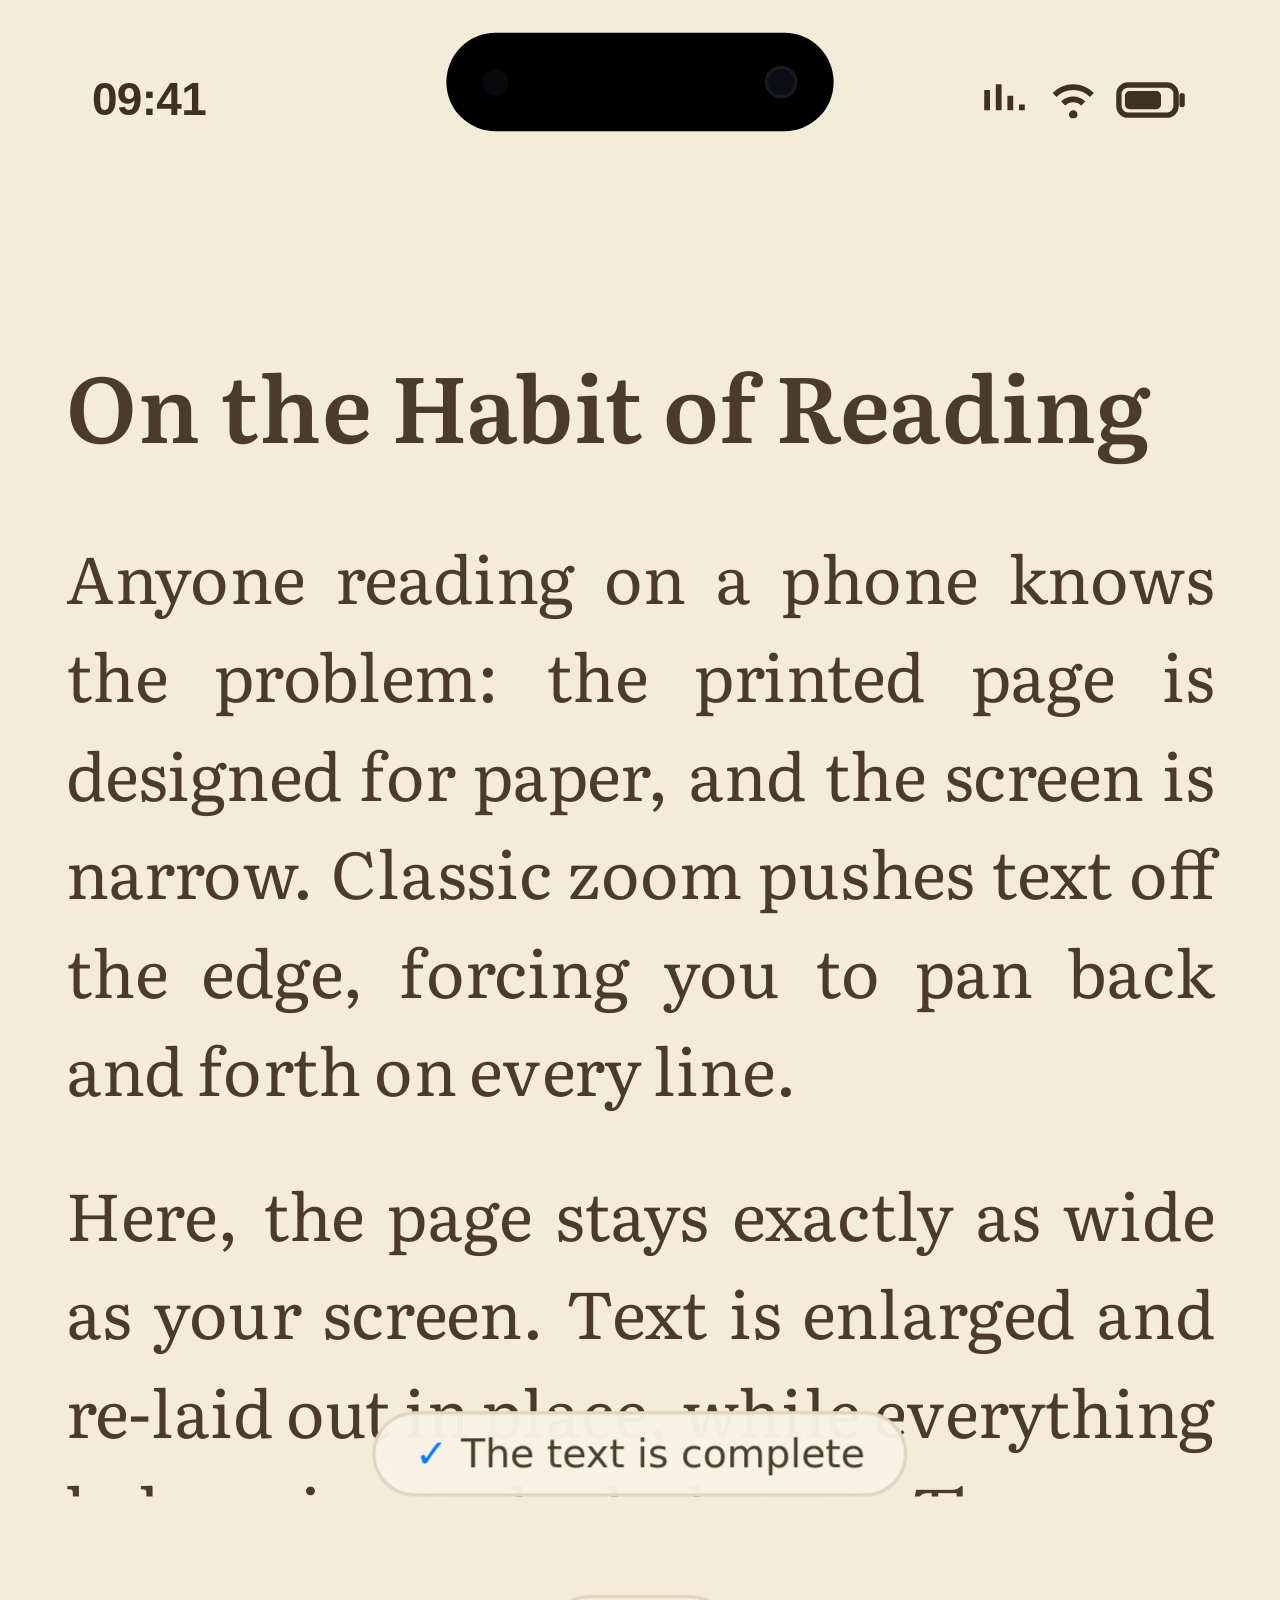
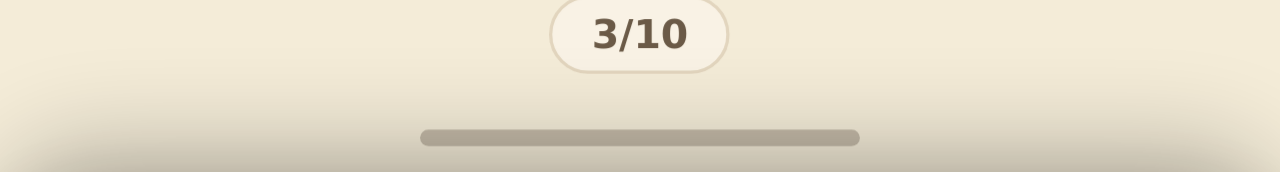
==== commit 854613fc: "Macheta: albastrul sistemului ca pe iPhone (comutator, Aa, unelte, stepper, tema, sortare); ghidul: " ====
--- a/demo/index.html
+++ b/demo/index.html
@@ -1306,6 +1306,26 @@
     .card-menu button { display: flex; justify-content: flex-start; width: 100%; text-align: left; border: 0; background: none; padding: 11px 12px; font: 14px system-ui, sans-serif; color: var(--ink); border-radius: 12px; cursor: pointer; }
     .card-menu button:hover { background: var(--sheet); }
     .card-menu button.danger { color: #d33; }
+
+    /* ===== Albastrul sistemului, ca in aplicatia de pe iPhone (cererea utilizatorului 2026-11-10):
+       comutatorul activ, Aa, iconitele uneltelor, pastilele de sus, stepper-ele, bulina temei,
+       sortarea. Biblioteca (Continua, Adauga) ramane pe culoarea cartii, ca in aplicatie. ===== */
+    :root { --ios-blue: #007AFF; --ios-green: #34C759; }
+    .theme-noapte, .theme-amoled, [class*="theme-noapte"], [class*="theme-amoled"] { --ios-blue: #0A84FF; --ios-green: #30D158; }
+    .mode-btn.active { background: var(--ios-blue) !important; color: #fff !important; }
+    .btn-aa { background: var(--ios-blue) !important; color: #fff !important; }
+    .tool-btn { color: var(--ios-blue) !important; }
+    .nav-pill-btn { color: var(--ios-blue) !important; }
+    .stepper-btn { color: var(--ios-blue) !important; background: transparent !important; box-shadow: none !important; font-size: 20px !important; }
+    .stepper-val-label { color: var(--ios-blue); }
+    .theme-dot-btn.active { box-shadow: 0 0 0 3px var(--ios-blue) !important; }
+    .ios-switch.on { background: var(--ios-green) !important; }
+    .sort-pill.on { background: var(--ios-blue) !important; border-color: var(--ios-blue) !important; color: #fff !important; }
+    .sort-var .mini.on { background: var(--ios-blue) !important; }
+    .sort-var.on .tg { background: var(--ios-blue) !important; }
+    .work-label .ok { color: var(--ios-blue) !important; }
+    .center-play { color: var(--ink); }
+    .stepper-controls { background: transparent !important; box-shadow: none !important; border: 0 !important; }
   </style>
 </head>
 <body class="theme-sepia">
